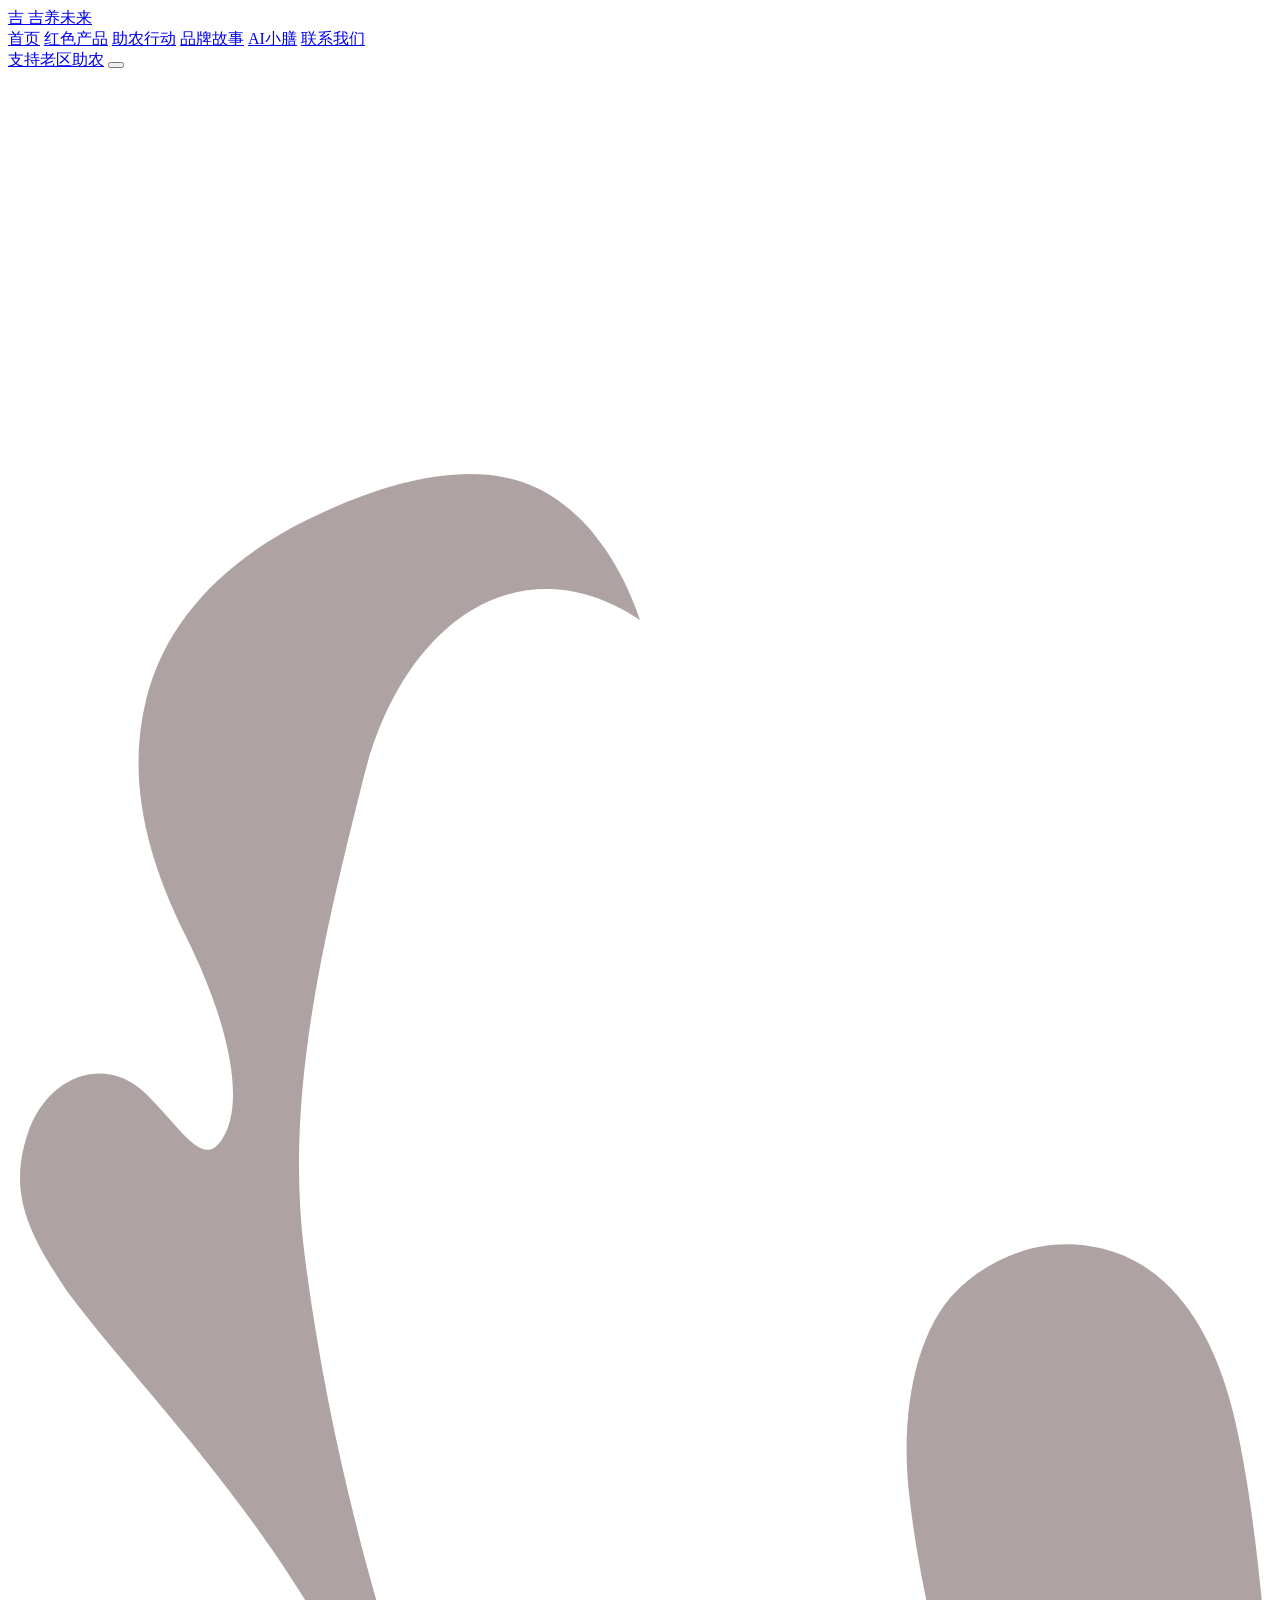
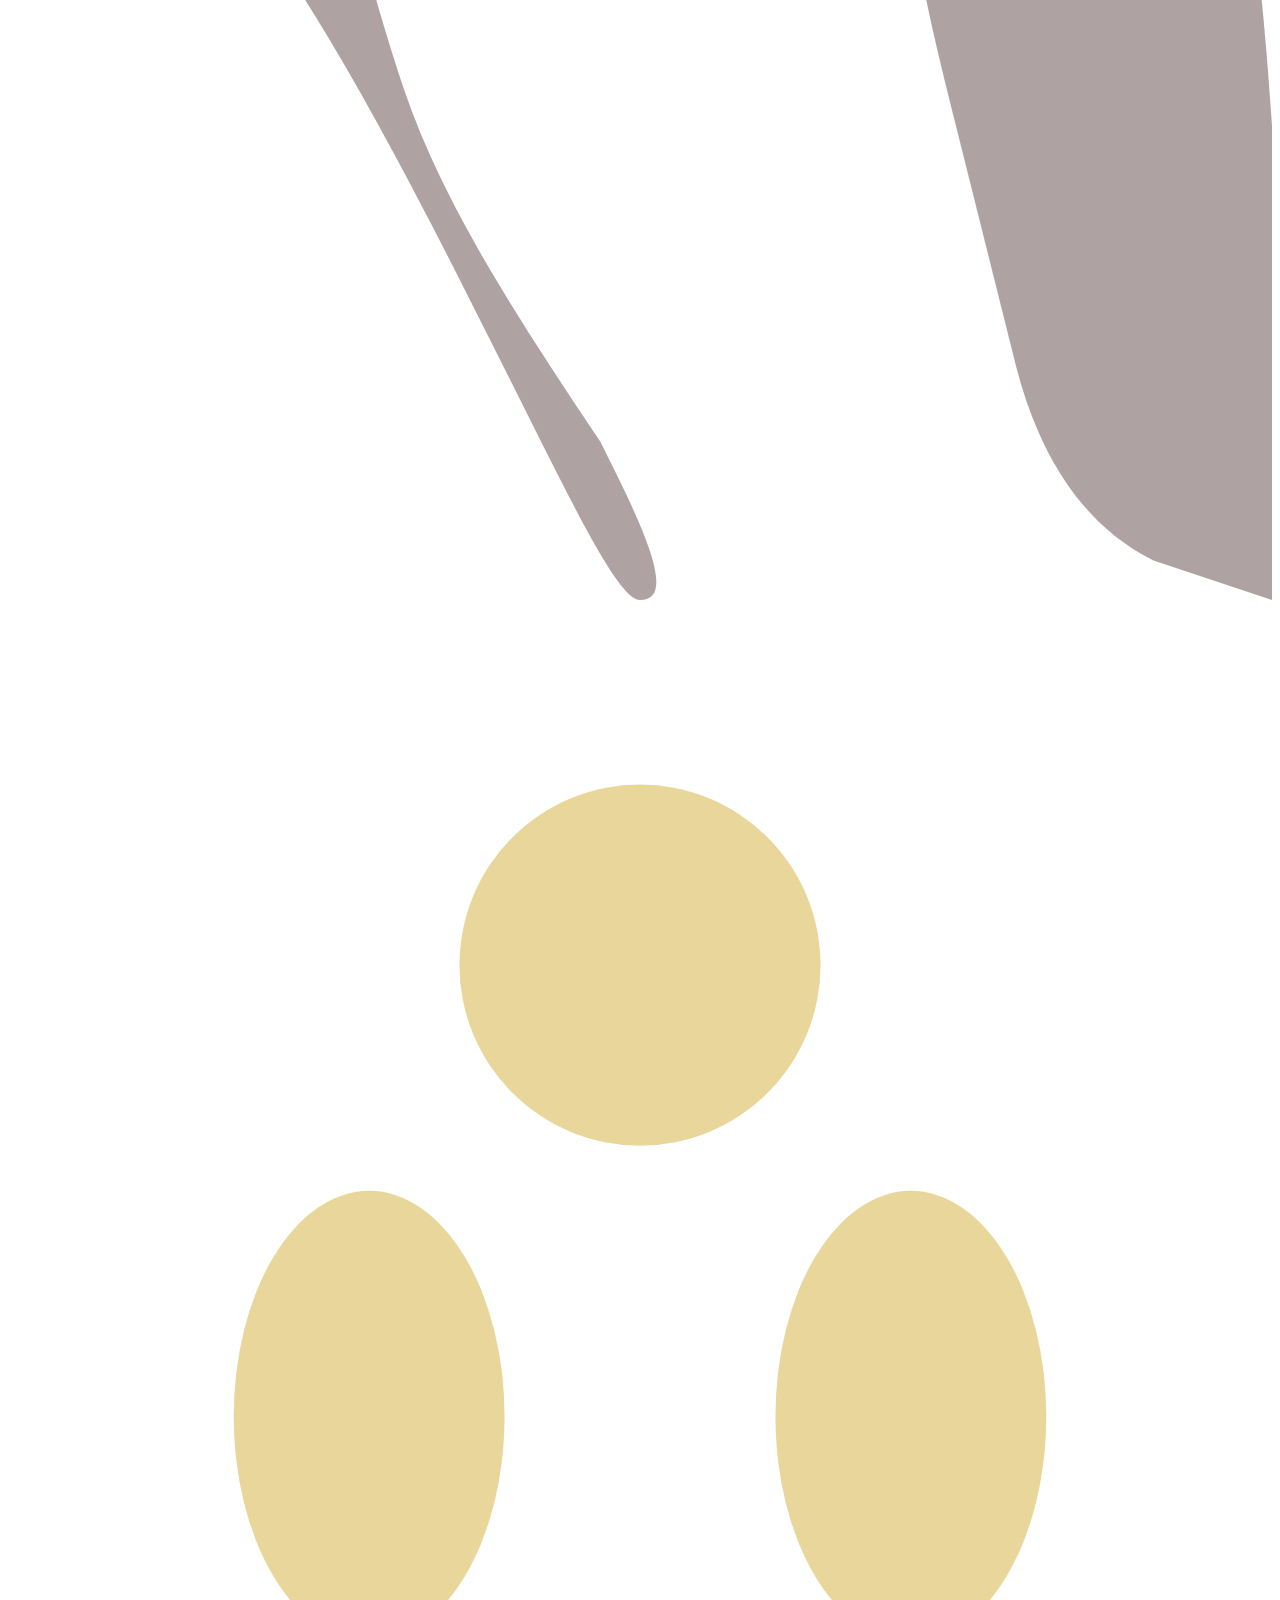
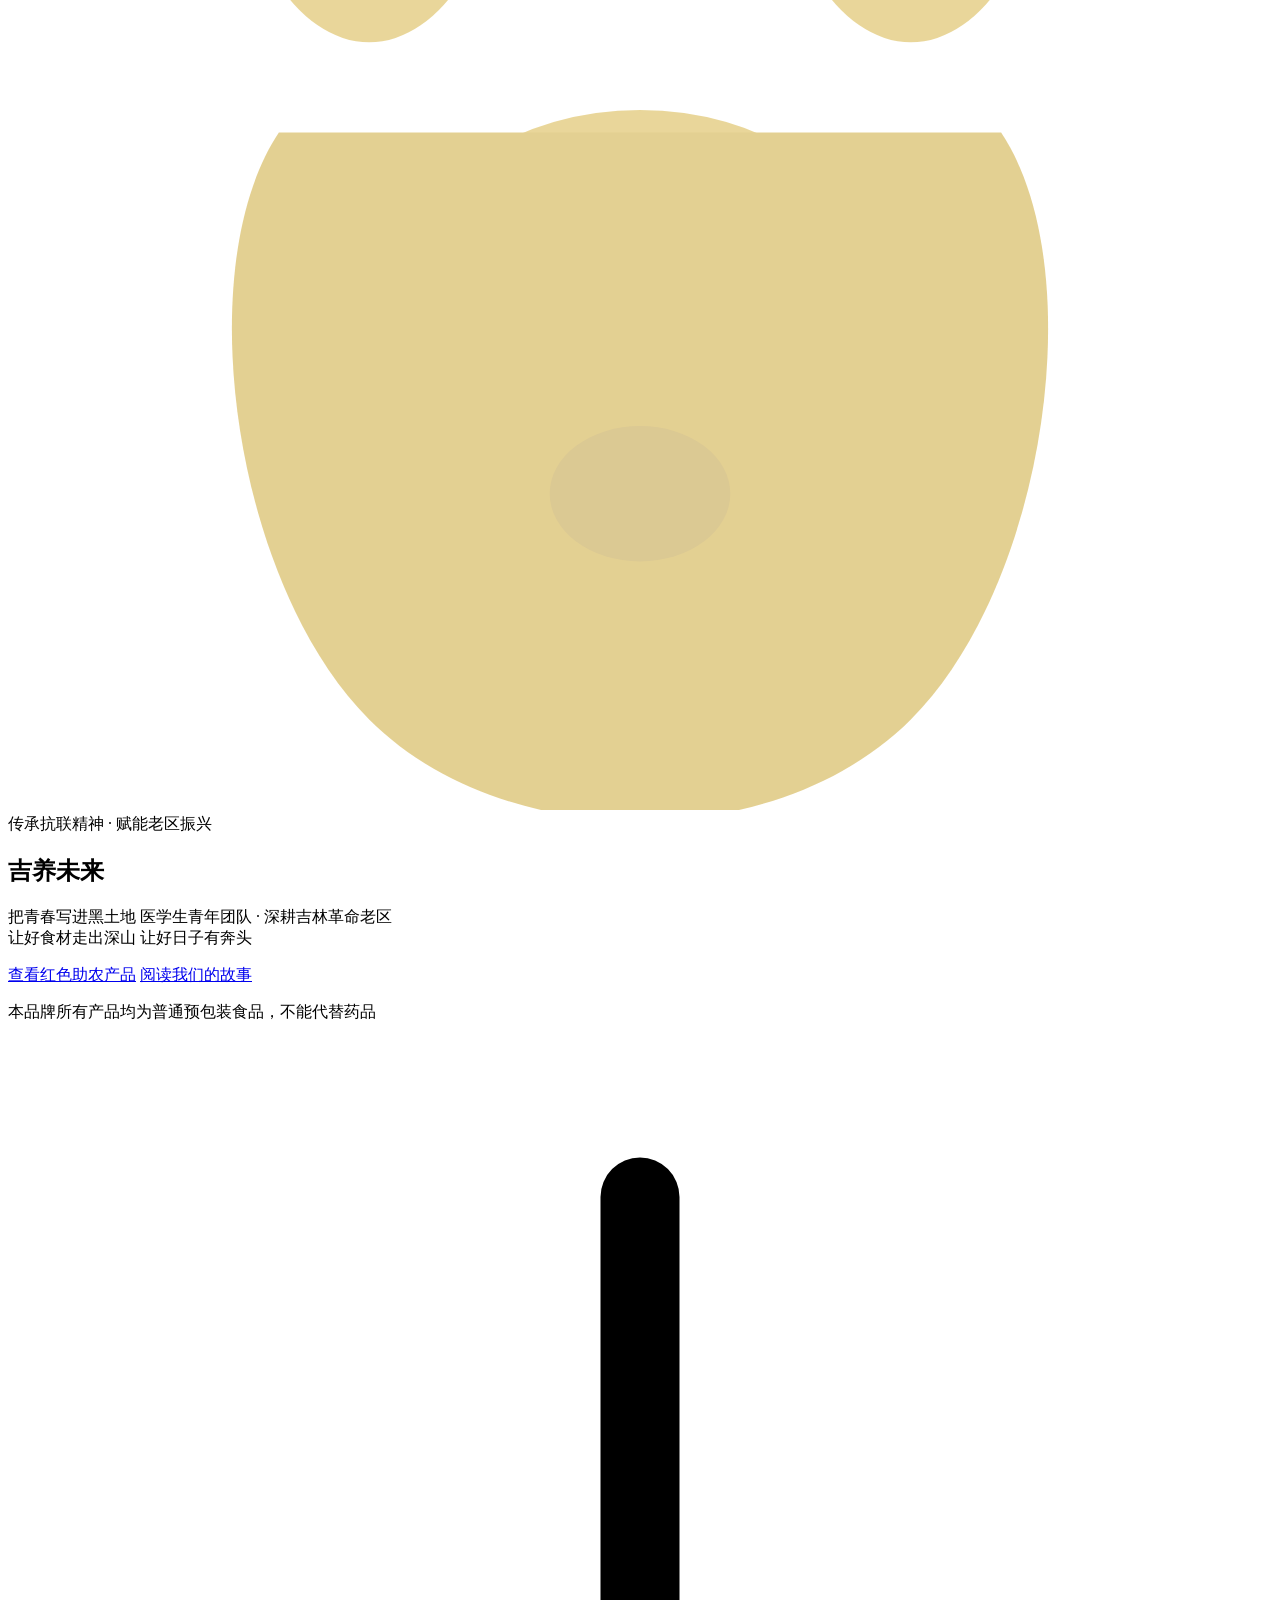
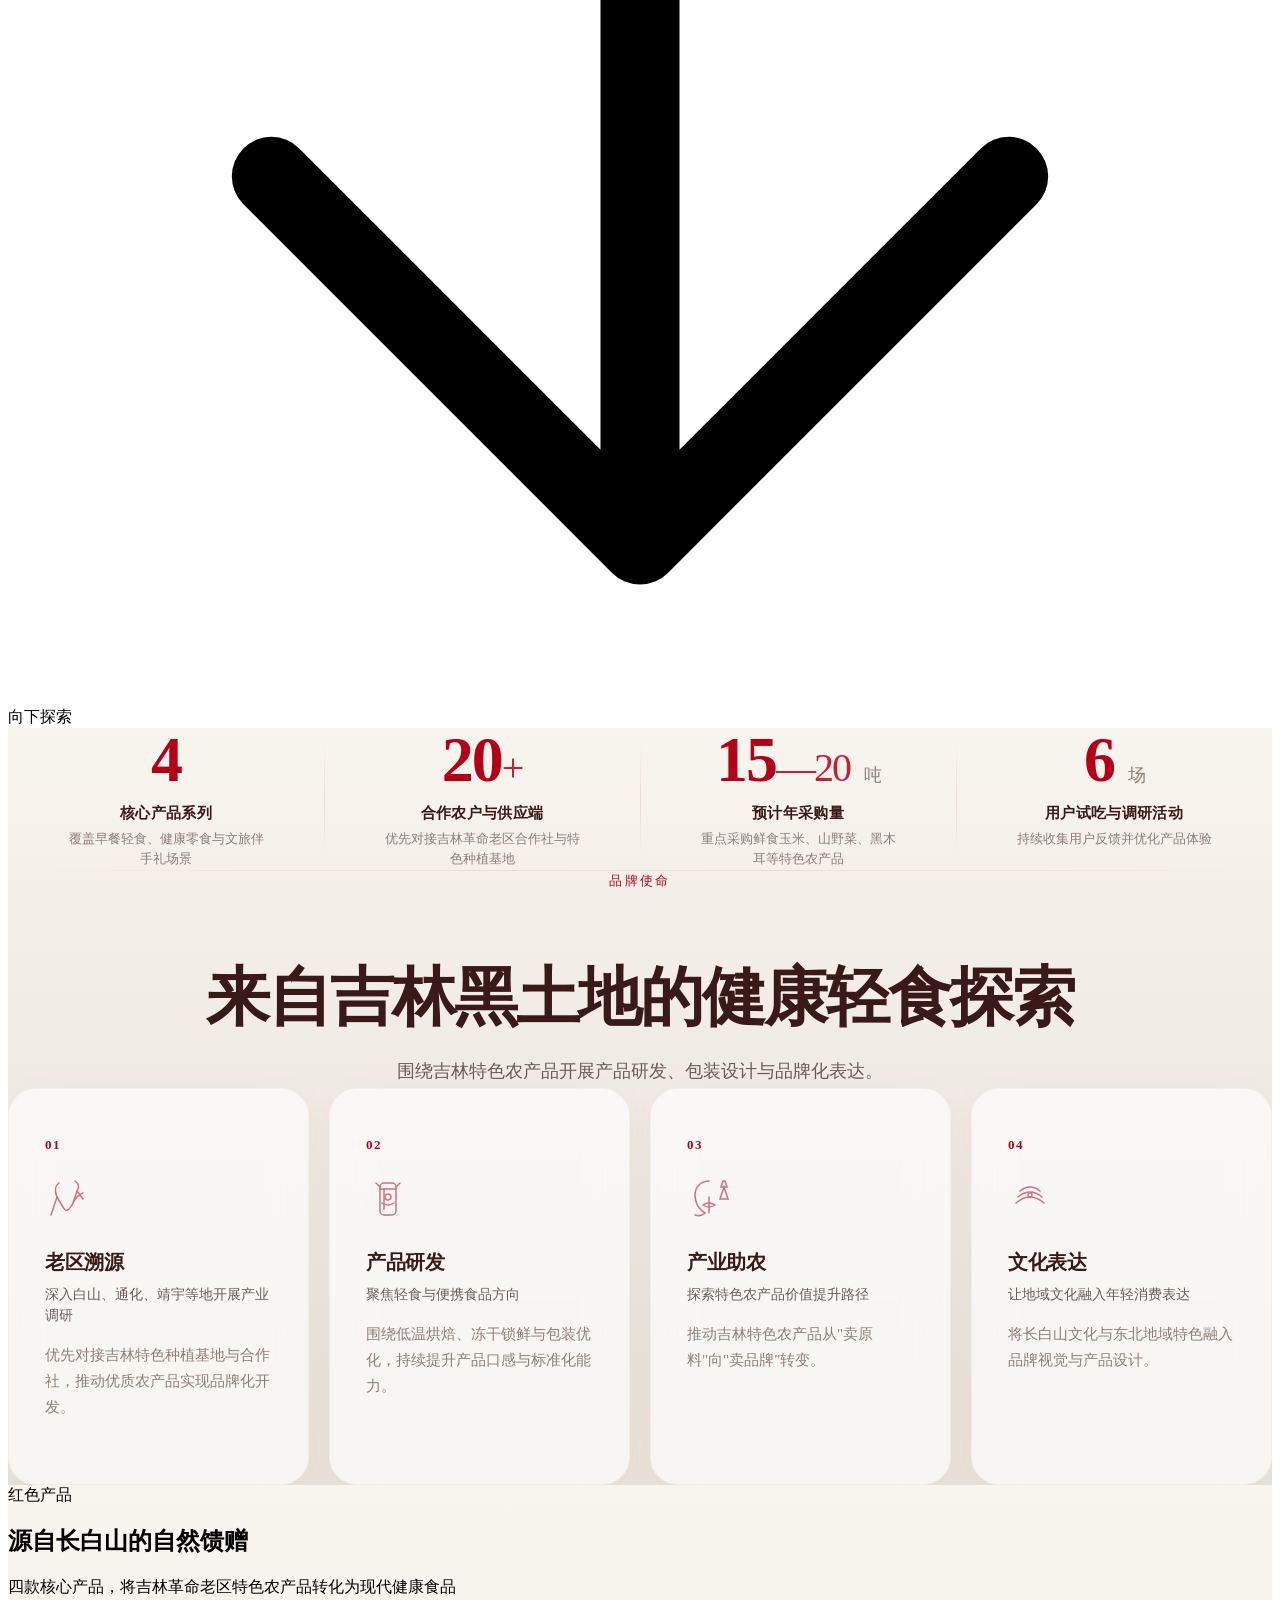
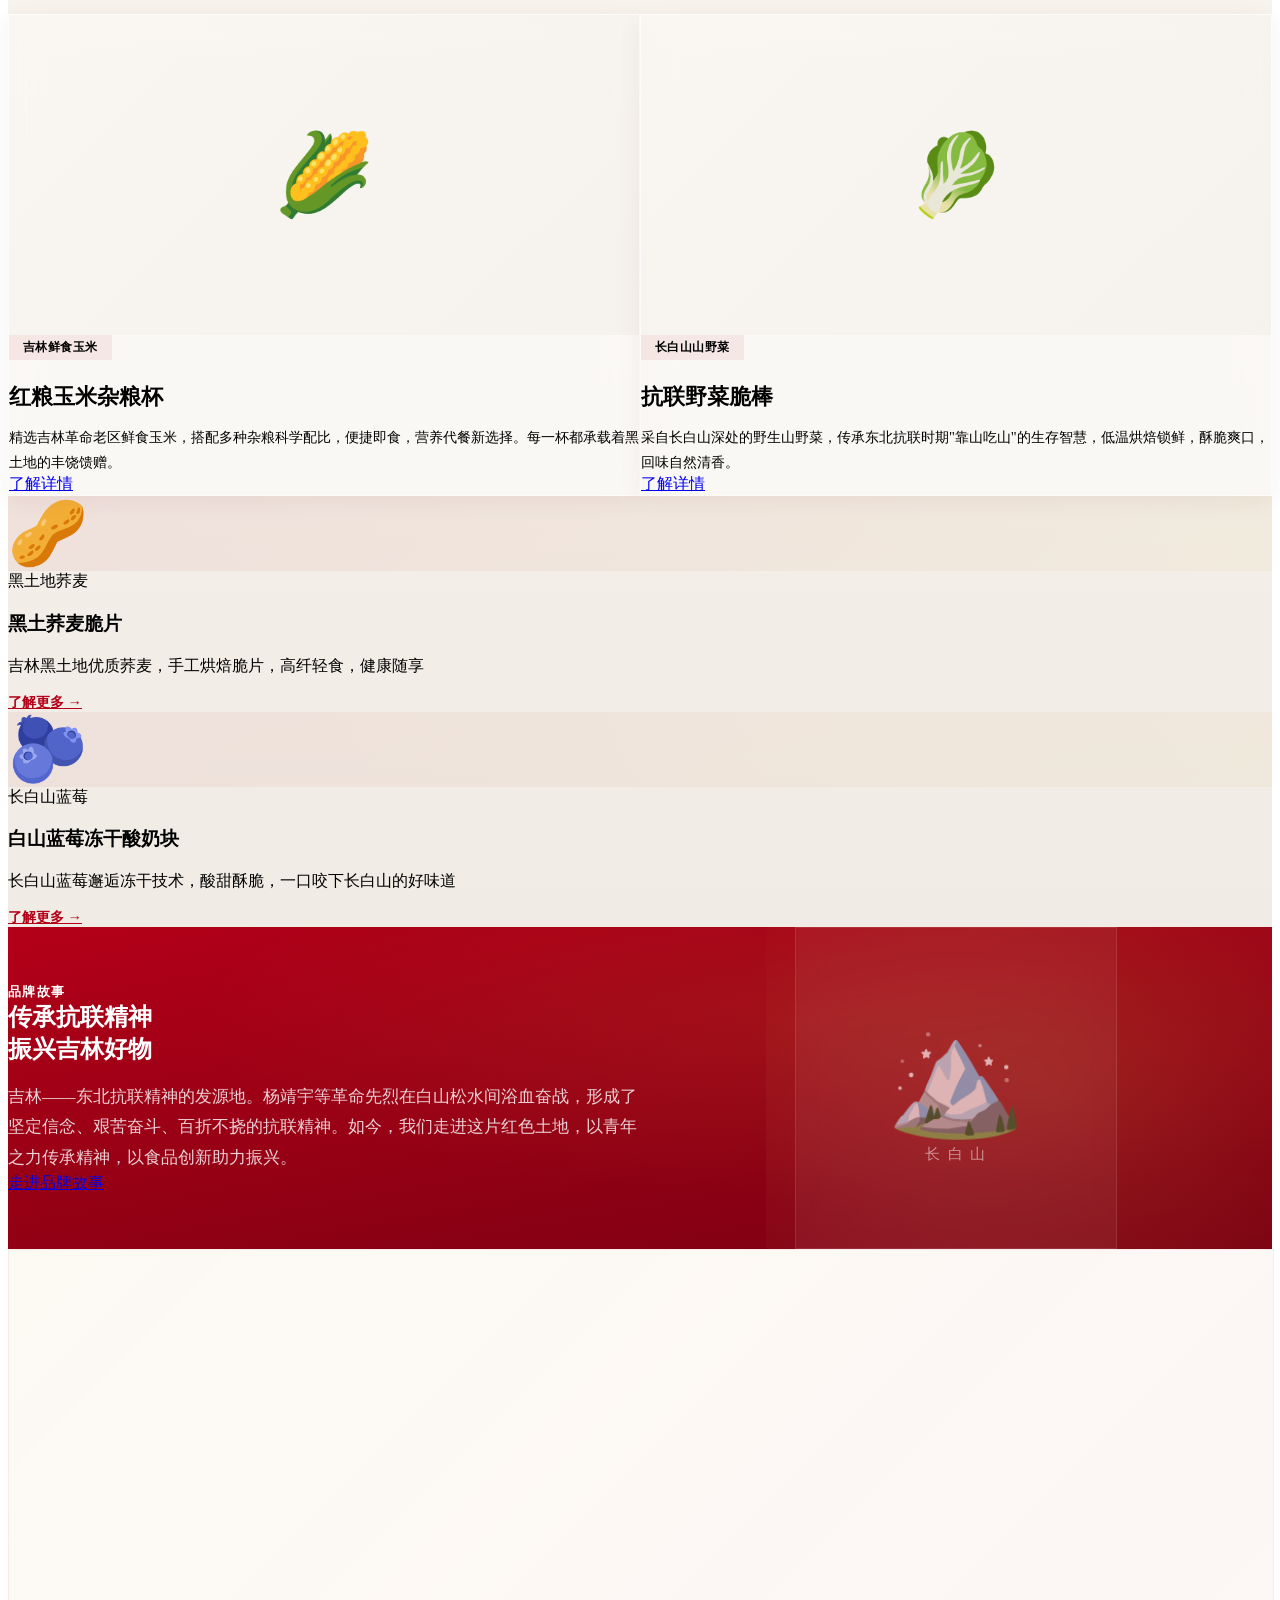
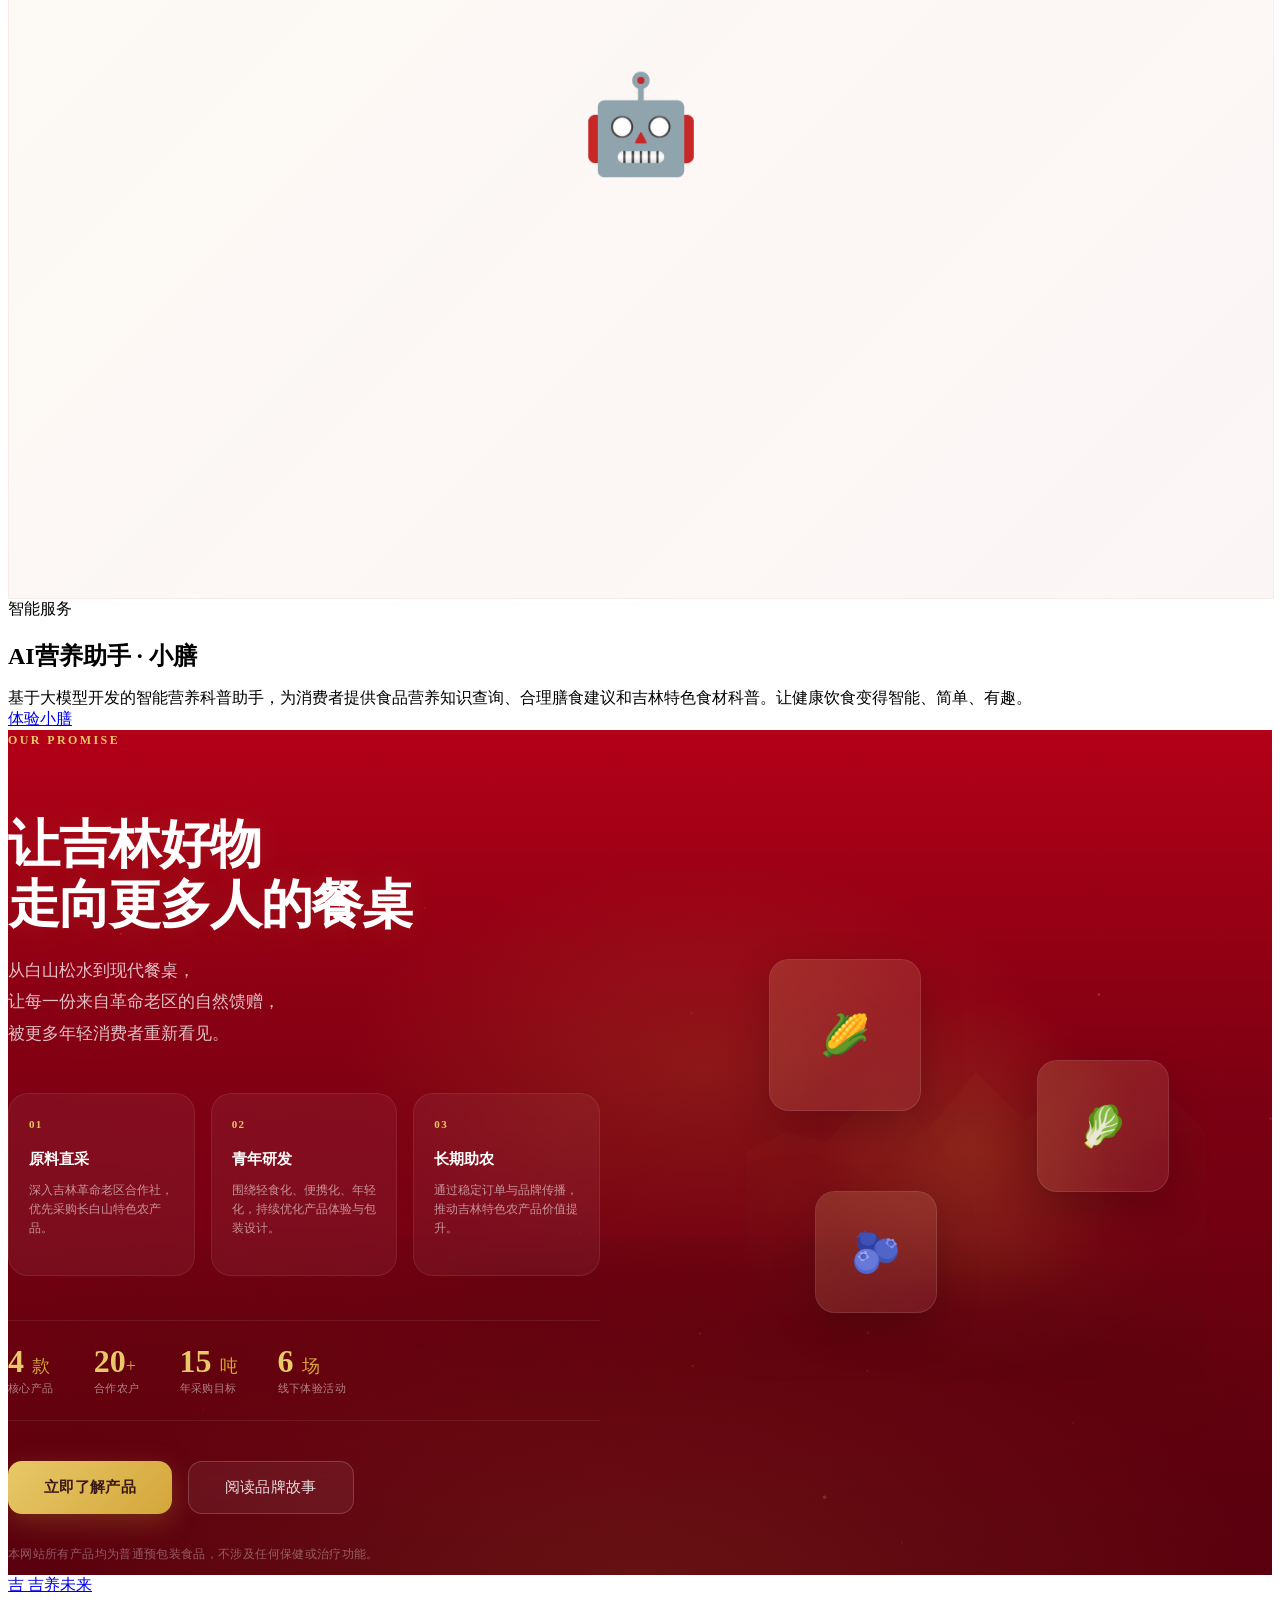
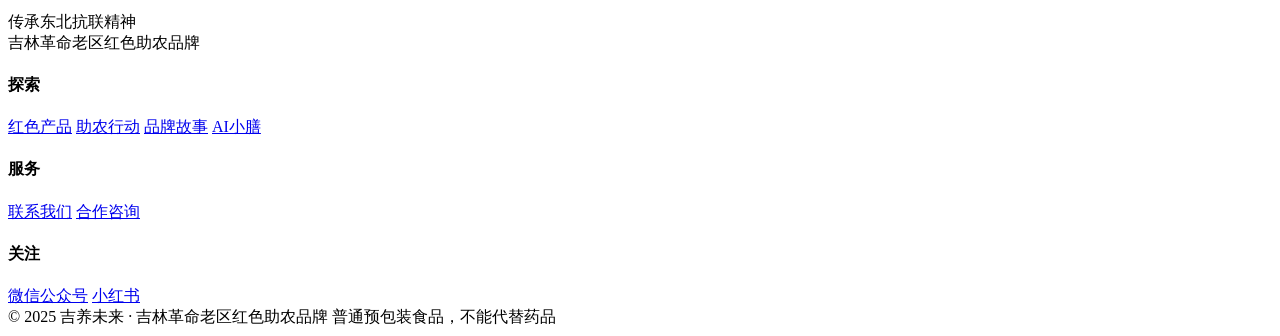
==== index.html @ 4ffeccfd "Add files via upload" ====
<!DOCTYPE html>
<html lang="zh-CN">
<head>
  <meta charset="UTF-8">
  <meta name="viewport" content="width=device-width, initial-scale=1.0">
  <meta name="description" content="吉养未来 - 传承抗联精神，赋能老区振兴。医学生青年团队深耕吉林革命老区，让好食材走出深山，让好日子有奔头。">
  <title>吉养未来 · 红色助农品牌 | 把青春写进黑土地</title>
  <link rel="stylesheet" href="css/global.css">
  <style>
    /* ========================================
       首页专用样式 - 完全重构版
       ======================================== */

    /* --- 产品预览区 --- */
    .products-preview {
      background: linear-gradient(180deg, #F8F4EE 0%, #F0EBE4 100%);
    }

    .product-showcase {
      display: grid;
      grid-template-columns: 1fr 1fr;
      gap: var(--space-2xl);
      align-items: center;
    }

    .product-showcase-card {
      position: relative;
      border-radius: var(--radius-xl);
      overflow: hidden;
      background: rgba(255,255,255,0.55);
      backdrop-filter: blur(16px);
      -webkit-backdrop-filter: blur(16px);
      border: 1px solid rgba(255,255,255,0.5);
      box-shadow: 0 4px 24px rgba(90, 10, 10, 0.06);
      transition: all var(--duration-normal) var(--ease-out);
    }

    .product-showcase-card:hover {
      box-shadow: 0 16px 48px rgba(90, 10, 10, 0.10);
      transform: translateY(-4px);
      border-color: rgba(212,166,58,0.15);
    }

    .product-showcase-img {
      width: 100%;
      height: 320px;
      background: linear-gradient(135deg, rgba(248,244,238,0.5), rgba(240,235,228,0.5));
      display: flex;
      align-items: center;
      justify-content: center;
      overflow: hidden;
    }

    .product-showcase-img img {
      width: 100%;
      height: 100%;
      object-fit: cover;
    }

    .product-showcase-body {
      padding: var(--space-xl);
    }

    .product-showcase-body .tag {
      display: inline-block;
      padding: 4px 14px;
      background: rgba(179, 0, 24, 0.07);
      color: var(--color-red);
      border-radius: var(--radius-full);
      font-size: 0.78rem;
      font-weight: 600;
      letter-spacing: 0.04em;
      margin-bottom: var(--space-sm);
    }

    .product-showcase-body h3 {
      font-size: 1.35rem;
      margin-bottom: var(--space-sm);
      color: var(--color-text);
    }

    .product-showcase-body p {
      font-size: 0.9rem;
      color: var(--color-text-secondary);
      line-height: 1.7;
      margin-bottom: var(--space-md);
    }

    /* ========================================
       Section 2: Stats + Mission (Apple Style)
       ======================================== */

    /* --- 整体容器 --- */
    .brand-section {
      position: relative;
      background:
        linear-gradient(180deg, #F8F4EE 0%, #F0EBE4 45%, #EAE3DA 100%);
      overflow: hidden;
    }

    /* 极淡氛围纹理 */
    .brand-section::before {
      content: '';
      position: absolute;
      inset: 0;
      opacity: 0.03;
      background:
        /* 黑土地横向纹理 */
        repeating-linear-gradient(0deg, transparent, transparent 80px, rgba(74,12,8,0.10) 80px, rgba(74,12,8,0.10) 81px),
        /* 丝绸竖向渐变 */
        linear-gradient(90deg, rgba(180,0,24,0.02) 0%, transparent 30%, transparent 70%, rgba(212,166,58,0.02) 100%),
        /* 暖金光点 */
        radial-gradient(circle at 20% 30%, rgba(212,166,58,0.10) 0%, transparent 50%),
        radial-gradient(circle at 75% 65%, rgba(212,166,58,0.08) 0%, transparent 50%),
        radial-gradient(circle at 50% 80%, rgba(179,0,24,0.04) 0%, transparent 40%);
      pointer-events: none;
      z-index: 1;
    }

    /* --- Stats 数据条 --- */
    .brand-stats {
      position: relative;
      z-index: 2;
      max-width: 1280px;
      margin: 0 auto;
      padding: 80px var(--space-xl) 56px;
    }

    .brand-stats-row {
      display: grid;
      grid-template-columns: repeat(4, 1fr);
      gap: 0;
    }

    .brand-stats-item {
      text-align: center;
      padding: 0 var(--space-lg);
      position: relative;
    }

    .brand-stats-item + .brand-stats-item::before {
      content: '';
      position: absolute;
      left: 0;
      top: 10%;
      height: 80%;
      width: 1px;
      background: linear-gradient(180deg, transparent, rgba(179,0,24,0.10), transparent);
    }

    .brand-stats-num {
      font-size: 64px;
      font-weight: 700;
      color: #B30018;
      line-height: 1;
      letter-spacing: -2px;
      margin-bottom: 12px;
      font-family: var(--font-display);
    }

    .brand-stats-num small {
      font-size: 40px;
      font-weight: 500;
      color: #C42038;
    }

    .brand-stats-title {
      font-size: 15px;
      font-weight: 600;
      color: #3A1A18;
      margin-bottom: 6px;
      letter-spacing: 0.02em;
    }

    .brand-stats-desc {
      font-size: 13px;
      color: #8E7E76;
      line-height: 1.6;
      max-width: 200px;
      margin: 0 auto;
    }

    /* --- 标题区 --- */
    .brand-header {
      position: relative;
      z-index: 2;
      text-align: center;
      max-width: 1280px;
      margin: 0 auto;
      padding: 20px var(--space-xl) 64px;
    }

    .brand-header .eyebrow {
      display: inline-block;
      font-size: 13px;
      font-weight: 500;
      letter-spacing: 0.18em;
      color: #B30018;
      text-transform: uppercase;
      margin-bottom: 20px;
    }

    .brand-header h2 {
      font-size: 64px;
      font-weight: 700;
      letter-spacing: -2px;
      line-height: 1.1;
      color: #3A1A18;
      margin-bottom: 20px;
      font-family: var(--font-display);
    }

    .brand-header .subtitle {
      font-size: 18px;
      line-height: 1.9;
      color: #6B5B57;
      max-width: 640px;
      margin: 0 auto;
    }

    /* --- 毛玻璃卡片 --- */
    .brand-cards {
      position: relative;
      z-index: 2;
      max-width: 1280px;
      margin: 0 auto;
      padding: 0 var(--space-xl) 100px;
      display: grid;
      grid-template-columns: repeat(4, 1fr);
      gap: 20px;
    }

    .brand-card {
      background: rgba(255,255,255,0.65);
      backdrop-filter: blur(20px);
      -webkit-backdrop-filter: blur(20px);
      border-radius: 28px;
      border: 1px solid rgba(180,0,24,0.04);
      box-shadow: 0 8px 36px rgba(90, 10, 10, 0.04);
      padding: 48px 36px;
      transition: all 0.4s cubic-bezier(0.25, 0.46, 0.45, 0.94);
      position: relative;
      overflow: hidden;
    }

    .brand-card::after {
      content: '';
      position: absolute;
      top: 0;
      left: 0;
      right: 0;
      bottom: 0;
      border-radius: 28px;
      background: radial-gradient(ellipse at 50% 0%, rgba(212,166,58,0.05), transparent 70%);
      opacity: 0;
      transition: opacity 0.4s ease;
      pointer-events: none;
    }

    .brand-card:hover {
      transform: translateY(-6px);
      box-shadow: 0 16px 56px rgba(90, 10, 10, 0.08);
      border-color: rgba(179,0,24,0.10);
    }

    .brand-card:hover::after {
      opacity: 1;
    }

    .brand-card-num {
      font-size: 13px;
      font-weight: 600;
      color: #B30018;
      letter-spacing: 0.12em;
      margin-bottom: 24px;
    }

    .brand-card-icon {
      margin-bottom: 28px;
      width: 44px;
      height: 44px;
    }

    .brand-card-icon svg {
      width: 44px;
      height: 44px;
      stroke: #B30018;
      stroke-width: 1.5;
      opacity: 0.55;
      fill: none;
    }

    .brand-card h3 {
      font-size: 20px;
      font-weight: 600;
      color: #3A1A18;
      margin-bottom: 8px;
      letter-spacing: -0.3px;
    }

    .brand-card .card-sub {
      font-size: 14px;
      color: #6B5B57;
      margin-bottom: 16px;
      line-height: 1.5;
    }

    .brand-card p {
      font-size: 15px;
      color: #8E7E76;
      line-height: 1.75;
    }

    /* --- 过渡渐变分隔 --- */
    .brand-divider {
      position: relative;
      z-index: 2;
      height: 1px;
      max-width: 1280px;
      margin: 0 auto;
      background: linear-gradient(90deg, transparent, rgba(179,0,24,0.06) 20%, rgba(179,0,24,0.10) 50%, rgba(179,0,24,0.06) 80%, transparent);
    }

    /* --- 响应式 --- */
    @media (max-width: 1024px) {
      .brand-cards {
        grid-template-columns: repeat(2, 1fr);
      }
      .brand-stats-row {
        grid-template-columns: repeat(2, 1fr);
        gap: 32px 0;
      }
      .brand-stats-item + .brand-stats-item::before {
        display: none;
      }
      .brand-header h2 {
        font-size: 44px;
        letter-spacing: -1px;
      }
    }

    @media (max-width: 640px) {
      .brand-cards {
        grid-template-columns: 1fr;
        padding: 0 var(--space-md) 60px;
      }
      .brand-stats-row {
        grid-template-columns: 1fr;
        gap: 28px 0;
      }
      .brand-header h2 {
        font-size: 34px;
      }
      .brand-stats-num {
        font-size: 48px;
      }
      .brand-card {
        padding: 36px 28px;
      }
    }

    /* --- 品牌故事预告 --- */
    .story-teaser {
      background:
        radial-gradient(ellipse at 65% 30%, rgba(212,166,58,0.10), transparent 55%),
        linear-gradient(170deg, #B30018 0%, #7A0012 100%);
      color: white;
      position: relative;
      overflow: hidden;
    }

    .story-teaser::before {
      content: '';
      position: absolute;
      top: -20%;
      right: -5%;
      width: 45%;
      height: 140%;
      background:
        radial-gradient(ellipse at center, rgba(212, 166, 58, 0.12), transparent),
        radial-gradient(ellipse at 30% 70%, rgba(255,255,255,0.03), transparent 60%);
      pointer-events: none;
    }

    .story-teaser-inner {
      display: grid;
      grid-template-columns: 1fr 1fr;
      gap: var(--space-4xl);
      align-items: center;
      position: relative;
      z-index: 1;
    }

    .story-teaser-content h2 {
      color: white;
      margin-bottom: var(--space-lg);
    }

    .story-teaser-content p {
      color: rgba(255,255,255,0.82);
      font-size: 1.05rem;
      line-height: 1.8;
      margin-bottom: var(--space-xl);
    }

    .story-teaser-visual {
      display: flex;
      align-items: center;
      justify-content: center;
    }

    .story-visual-box {
      width: 320px;
      aspect-ratio: 1;
      border-radius: var(--radius-xl);
      background: rgba(255,255,255,0.05);
      border: 1px solid rgba(255,255,255,0.10);
      backdrop-filter: blur(12px);
      display: flex;
      flex-direction: column;
      align-items: center;
      justify-content: center;
      position: relative;
      overflow: hidden;
    }

    .story-visual-box .mountain-icon {
      font-size: 7rem;
      opacity: 0.65;
    }

    .story-visual-box .label {
      margin-top: var(--space-md);
      font-size: 0.95rem;
      color: rgba(255,255,255,0.5);
      letter-spacing: 0.12em;
    }

    /* --- AI 小膳预告 --- */
    .ai-teaser-section {
      background: var(--color-bg-alt);
    }

    .ai-teaser-visual {
      width: 100%;
      aspect-ratio: 4/3;
      border-radius: var(--radius-xl);
      background: linear-gradient(135deg, rgba(212,166,58,0.06), rgba(179,0,24,0.04));
      display: flex;
      align-items: center;
      justify-content: center;
      position: relative;
      overflow: hidden;
      border: 1px solid rgba(179,0,24,0.05);
    }

    /* ========================================
       Brand Finale - 高端品牌收尾区 v3.0
       ======================================== */
    .brand-finale {
      position: relative;
      min-height: 800px;
      display: flex;
      align-items: center;
      overflow: hidden;
      background:
        /* 暖金色体积光 — 华为发布会级高级灯光 */
        radial-gradient(ellipse 600px 350px at 55% 40%, rgba(212,166,58,0.14), transparent 60%),
        radial-gradient(ellipse 400px 250px at 75% 60%, rgba(212,166,58,0.08), transparent 55%),
        /* 高级红渐变 */
        radial-gradient(ellipse at 25% 65%, rgba(180,0,24,0.12), transparent 50%),
        linear-gradient(180deg, #B30018 0%, #7A0012 45%, #5A000E 100%);
    }

    .brand-finale::before {
      content: '';
      position: absolute;
      inset: 0;
      pointer-events: none;
      z-index: 1;
      opacity: 0.04;
      background:
        /* 丝绸流动纹理 — 现代东方美学 */
        repeating-linear-gradient(
          90deg,
          transparent,
          transparent 120px,
          rgba(255,255,255,0.12) 120px,
          rgba(255,255,255,0.12) 121px
        ),
        radial-gradient(ellipse 450px 180px at 35% 75%, rgba(212,166,58,0.15), transparent),
        radial-gradient(ellipse 350px 140px at 70% 30%, rgba(212,166,58,0.10), transparent);
    }

    .finale-bg-mountains {
      position: absolute;
      bottom: 0;
      left: 0;
      right: 0;
      height: 40%;
      z-index: 1;
      background: linear-gradient(180deg, transparent 0%, rgba(90,0,14,0.35) 60%, #5A000E 100%);
      pointer-events: none;
    }

    .finale-bg-mountains::before {
      content: '';
      position: absolute;
      inset: 0;
      background:
        /* 长白山轮廓 — 极淡水墨 3%-6% */
        radial-gradient(ellipse 240px 140px at 15% 30%, rgba(74,10,10,0.25), transparent),
        radial-gradient(ellipse 300px 180px at 40% 20%, rgba(74,10,10,0.28), transparent),
        radial-gradient(ellipse 260px 150px at 65% 25%, rgba(74,10,10,0.25), transparent),
        radial-gradient(ellipse 200px 120px at 85% 35%, rgba(74,10,10,0.22), transparent);
    }

    .finale-bg-glow {
      position: absolute;
      bottom: 0;
      left: 0;
      right: 0;
      height: 30%;
      z-index: 1;
      background: radial-gradient(ellipse at 50% 100%, rgba(212,166,58,0.10), transparent 70%);
      pointer-events: none;
    }

    .finale-particles {
      position: absolute;
      inset: 0;
      z-index: 2;
      pointer-events: none;
    }

    .brand-finale-inner {
      position: relative;
      z-index: 3;
      max-width: 1400px;
      margin: 0 auto;
      padding: 100px var(--space-xl);
      width: 100%;
      display: grid;
      grid-template-columns: 1fr 1fr;
      gap: 80px;
      align-items: center;
    }

    .brand-finale-left {
      opacity: 0;
      transform: translateY(30px);
      transition: all 0.9s cubic-bezier(0.22, 1, 0.36, 1);
    }

    .brand-finale-left.revealed {
      opacity: 1;
      transform: translateY(0);
    }

    .brand-finale-eyebrow {
      display: inline-block;
      font-size: 12px;
      font-weight: 600;
      letter-spacing: 0.2em;
      color: #E8C868;
      text-transform: uppercase;
      margin-bottom: 24px;
    }

    .brand-finale-left h2 {
      font-size: 52px;
      font-weight: 700;
      line-height: 1.15;
      letter-spacing: -1.5px;
      color: #FFFFFF;
      text-shadow: 0 0 30px rgba(212,166,58,0.15);
      margin-bottom: 20px;
    }

    .brand-finale-subtitle {
      font-size: 17px;
      line-height: 1.85;
      color: rgba(255,255,255,0.75);
      margin-bottom: 44px;
      max-width: 460px;
    }

    .brand-finale-values {
      display: grid;
      grid-template-columns: repeat(3, 1fr);
      gap: 16px;
      margin-bottom: 44px;
    }

    .brand-finale-value-card {
      background: rgba(255,255,255,0.05);
      backdrop-filter: blur(16px);
      -webkit-backdrop-filter: blur(16px);
      border: 1px solid rgba(255,255,255,0.08);
      border-radius: 20px;
      padding: 24px 20px;
      transition: all 0.4s cubic-bezier(0.22, 1, 0.36, 1);
      position: relative;
      overflow: hidden;
    }

    .brand-finale-value-card::after {
      content: '';
      position: absolute;
      top: 0;
      left: 0;
      right: 0;
      bottom: 0;
      border-radius: 20px;
      background: radial-gradient(ellipse at 50% 0%, rgba(212,166,58,0.05), transparent 70%);
      opacity: 0;
      transition: opacity 0.4s ease;
      pointer-events: none;
    }

    .brand-finale-value-card:hover {
      background: rgba(255,255,255,0.08);
      border-color: rgba(212,166,58,0.22);
      transform: translateY(-4px);
      box-shadow: 0 12px 36px rgba(0,0,0,0.2);
    }

    .brand-finale-value-card:hover::after {
      opacity: 1;
    }

    .brand-finale-value-num {
      font-size: 11px;
      font-weight: 700;
      color: #E8C868;
      letter-spacing: 0.12em;
      margin-bottom: 10px;
    }

    .brand-finale-value-card h4 {
      font-size: 15px;
      font-weight: 600;
      color: #FFFFFF;
      margin-bottom: 6px;
    }

    .brand-finale-value-card p {
      font-size: 12px;
      color: rgba(255,255,255,0.55);
      line-height: 1.6;
    }

    .brand-finale-stats {
      display: flex;
      gap: 40px;
      margin-bottom: 40px;
      padding: 24px 0;
      border-top: 1px solid rgba(255,255,255,0.08);
      border-bottom: 1px solid rgba(255,255,255,0.08);
      flex-wrap: wrap;
    }

    .brand-finale-stat {
      text-align: left;
    }

    .brand-finale-stat-value {
      font-size: 32px;
      font-weight: 700;
      color: #E8C868;
      line-height: 1;
      margin-bottom: 4px;
    }

    .brand-finale-stat-value small {
      font-size: 18px;
      font-weight: 500;
      color: #D4A63A;
    }

    .brand-finale-stat-label {
      font-size: 11px;
      color: rgba(255,255,255,0.5);
      letter-spacing: 0.04em;
    }

    .brand-finale-actions {
      display: flex;
      gap: 16px;
      margin-bottom: 32px;
      flex-wrap: wrap;
    }

    .brand-finale-btn-primary {
      display: inline-flex;
      align-items: center;
      gap: 8px;
      padding: 15px 36px;
      font-size: 0.95rem;
      font-weight: 600;
      background: linear-gradient(135deg, #E8C868, #D4A63A);
      color: #3A1A18;
      border: none;
      border-radius: 14px;
      box-shadow: 0 8px 28px rgba(212,166,58,0.25);
      letter-spacing: 0.02em;
      text-decoration: none;
      transition: all 0.4s cubic-bezier(0.22, 1, 0.36, 1);
      cursor: pointer;
    }

    .brand-finale-btn-primary:hover {
      transform: translateY(-3px);
      box-shadow: 0 14px 40px rgba(212,166,58,0.40);
      background: linear-gradient(135deg, #F0D880, #E0B848);
    }

    .brand-finale-btn-secondary {
      display: inline-flex;
      align-items: center;
      gap: 8px;
      padding: 15px 36px;
      font-size: 0.95rem;
      font-weight: 500;
      background: rgba(255,255,255,0.06);
      backdrop-filter: blur(10px);
      color: rgba(255,255,255,0.85);
      border: 1px solid rgba(255,255,255,0.18);
      border-radius: 14px;
      letter-spacing: 0.02em;
      text-decoration: none;
      transition: all 0.4s cubic-bezier(0.22, 1, 0.36, 1);
      cursor: pointer;
    }

    .brand-finale-btn-secondary:hover {
      background: rgba(255,255,255,0.12);
      border-color: rgba(212,166,58,0.50);
      color: #fff;
      transform: translateY(-3px);
      box-shadow: 0 8px 24px rgba(0,0,0,0.2);
    }

    .brand-finale-compliance {
      font-size: 12px;
      color: rgba(255,255,255,0.35);
      letter-spacing: 0.03em;
    }

    .brand-finale-right {
      position: relative;
      display: flex;
      align-items: center;
      justify-content: center;
      opacity: 0;
      transform: scale(0.94);
      transition: all 1.1s cubic-bezier(0.22, 1, 0.36, 1);
      transition-delay: 0.15s;
    }

    .brand-finale-right.revealed {
      opacity: 1;
      transform: scale(1);
    }

    .finale-product-stage {
      position: relative;
      width: 100%;
      max-width: 460px;
      aspect-ratio: 1;
      display: flex;
      align-items: center;
      justify-content: center;
    }

    .finale-mountain-svg {
      position: absolute;
      inset: 0;
      width: 100%;
      height: 100%;
      opacity: 0.22;
    }

    .finale-golden-glow {
      position: absolute;
      top: 50%;
      left: 50%;
      transform: translate(-50%, -50%);
      width: 320px;
      height: 320px;
      border-radius: 50%;
      background: radial-gradient(circle, rgba(212,166,58,0.16), transparent 70%);
      animation: finalGlow 6s ease-in-out infinite;
      pointer-events: none;
    }

    @keyframes finalGlow {
      0%, 100% { opacity: 0.5; transform: translate(-50%, -50%) scale(1); }
      50% { opacity: 0.8; transform: translate(-50%, -50%) scale(1.08); }
    }

    .finale-product {
      position: absolute;
      border-radius: 20px;
      overflow: hidden;
      box-shadow: 0 16px 44px rgba(0,0,0,0.2);
      background: rgba(255,255,255,0.07);
      backdrop-filter: blur(12px);
      border: 1px solid rgba(255,255,255,0.12);
      transition: all 0.5s ease;
    }

    .finale-product:hover {
      border-color: rgba(212,166,58,0.35);
      box-shadow: 0 20px 50px rgba(0,0,0,0.25), 0 0 30px rgba(212,166,58,0.12);
    }

    .finale-product img {
      width: 100%;
      height: 100%;
      object-fit: contain;
      display: block;
    }

    .finale-product-1 {
      width: 150px;
      height: 150px;
      top: 8%;
      left: 5%;
      animation: floatProduct1 7s ease-in-out infinite;
    }

    .finale-product-2 {
      width: 130px;
      height: 130px;
      top: 30%;
      right: 8%;
      animation: floatProduct2 8s ease-in-out infinite;
      animation-delay: -2s;
    }

    .finale-product-3 {
      width: 120px;
      height: 120px;
      bottom: 15%;
      left: 15%;
      animation: floatProduct3 9s ease-in-out infinite;
      animation-delay: -4s;
    }

    .finale-product-placeholder {
      width: 100%;
      height: 100%;
      display: flex;
      align-items: center;
      justify-content: center;
      font-size: 2.5rem;
      background: linear-gradient(135deg, rgba(212,166,58,0.12), rgba(179,0,24,0.08));
    }

    @keyframes floatProduct1 {
      0%, 100% { transform: translateY(0) rotate(-2deg); }
      50% { transform: translateY(-14px) rotate(1deg); }
    }

    @keyframes floatProduct2 {
      0%, 100% { transform: translateY(0) rotate(3deg); }
      50% { transform: translateY(-10px) rotate(-2deg); }
    }

    @keyframes floatProduct3 {
      0%, 100% { transform: translateY(0) rotate(-1deg); }
      50% { transform: translateY(-16px) rotate(2deg); }
    }

    /* --- 响应式 --- */
    @media (max-width: 1024px) {
      .brand-finale-inner {
        grid-template-columns: 1fr;
        gap: 56px;
      }
      .brand-finale-right {
        order: -1;
      }
      .brand-finale-stats {
        justify-content: flex-start;
      }
    }

    @media (max-width: 768px) {
      .product-showcase {
        grid-template-columns: 1fr;
      }

      .story-teaser-inner {
        grid-template-columns: 1fr;
      }

      .story-teaser-visual {
        order: -1;
      }

      .story-visual-box {
        width: 200px;
      }
    }
  </style>
</head>
<body>

  <!-- ========================================
       Navigation
       ======================================== -->
  <nav class="nav">
    <div class="nav-inner">
      <a href="index.html" class="nav-logo">
        <span class="logo-icon">
          <img src="https://s41.ax1x.com/2026/05/25/pmCfaZ9.png" alt="吉养未来" onerror="this.style.display='none';this.parentElement.textContent='吉';">
        </span>
        吉养未来
      </a>
      <div class="nav-links">
        <a href="index.html" class="nav-link active">首页</a>
        <a href="products.html" class="nav-link">红色产品</a>
        <a href="honglv.html" class="nav-link">助农行动</a>
        <a href="brand.html" class="nav-link">品牌故事</a>
        <a href="xiaoshan.html" class="nav-link">AI小膳</a>
        <a href="contact.html" class="nav-link">联系我们</a>
      </div>
      <a href="products.html" class="nav-cta">支持老区助农</a>
      <button class="nav-toggle" aria-label="菜单">
        <span></span><span></span><span></span>
      </button>
    </div>
  </nav>

  <!-- ========================================
       Hero Section
       ======================================== -->
  <section class="hero" id="hero">

    <!-- 背景层：山脉轮廓 -->
    <div class="hero-bg-mountains"></div>

    <!-- 背景层：红绸光晕飘动 -->
    <div class="hero-bg-ribbon" data-parallax="0.15"></div>

    <!-- 背景层：金色暗纹 -->
    <div class="hero-bg-stars"></div>

    <!-- 背景层：纹理遮罩 -->
    <div class="hero-bg-overlay"></div>

    <!-- 金色粒子 Canvas -->
    <canvas id="heroParticles" class="hero-particles"></canvas>

    <!-- 左下角：抗联战士剪影 -->
    <div class="hero-silhouette-left">
      <svg viewBox="0 0 320 500" fill="none" xmlns="http://www.w3.org/2000/svg" opacity="0.4">
        <path d="M160 100 C130 80 100 100 90 140 C80 180 70 220 75 260 C80 300 90 340 100 370 C110 400 130 430 150 460 C160 480 170 500 160 500 C155 500 145 480 130 450 C110 410 90 370 70 340 C50 310 30 290 15 270 C5 255 0 245 5 230 C10 215 25 210 35 220 C45 230 50 240 55 230 C60 220 55 200 45 180 C35 160 30 140 35 120 C40 100 55 85 75 75 C95 65 115 60 130 65 C145 70 155 85 160 100Z" fill="#3A1A18"/>
        <path d="M320 500 L290 490 C270 480 260 460 255 440 C250 420 245 400 240 380 C235 360 230 340 228 320 C226 300 230 280 240 270 C250 260 265 255 280 260 C295 265 305 280 310 300 C315 320 318 350 320 380 L320 500Z" fill="#3A1A18"/>
      </svg>
    </div>

    <!-- 右下角：农产品剪影 -->
    <div class="hero-silhouette-right">
      <svg viewBox="0 0 280 400" fill="none" xmlns="http://www.w3.org/2000/svg" opacity="0.5">
        <circle cx="140" cy="80" r="40" fill="#D4AF37"/>
        <ellipse cx="80" cy="180" rx="30" ry="50" fill="#D4AF37"/>
        <ellipse cx="200" cy="180" rx="30" ry="50" fill="#D4AF37"/>
        <ellipse cx="140" cy="280" rx="50" ry="35" fill="#D4AF37"/>
        <path d="M60 250 C40 280 50 350 80 380 C110 410 170 410 200 380 C230 350 240 280 220 250" fill="#C9A227"/>
        <ellipse cx="140" cy="330" rx="20" ry="15" fill="#B8942A"/>
      </svg>
    </div>

    <!-- 主内容 -->
    <div class="hero-inner">
      <div class="hero-content">

        <!-- 品牌标签 -->
        <div class="hero-badge">
          <span class="badge-dot"></span>
          传承抗联精神 · 赋能老区振兴
        </div>

        <!-- 主标题 -->
        <h1 class="hero-title">吉养未来</h1>

        <!-- 副标题 -->
        <p class="hero-subtitle">
          <span class="highlight">把青春写进黑土地</span>
          医学生青年团队 · 深耕吉林革命老区<br>
          让好食材走出深山 让好日子有奔头
        </p>

        <!-- 按钮 -->
        <div class="hero-actions">
          <a href="products.html" class="btn btn-primary btn-lg">查看红色助农产品</a>
          <a href="brand.html" class="btn btn-secondary btn-lg">阅读我们的故事</a>
        </div>

      </div>
    </div>

    <!-- 合规声明 -->
    <p class="hero-compliance">
      本品牌所有产品均为普通预包装食品，不能代替药品
    </p>

    <!-- 向下滚动引导 -->
    <div class="hero-scroll-guide" onclick="document.getElementById('mission').scrollIntoView({behavior:'smooth'})">
      <svg viewBox="0 0 24 24" fill="none" stroke="currentColor" stroke-width="1.5">
        <path stroke-linecap="round" stroke-linejoin="round" d="M19 14l-7 7m0 0l-7-7m7 7V3"/>
      </svg>
      <span class="scroll-text">向下探索</span>
    </div>

  </section>

  <!-- ========================================
       Section 2: Brand Stats + Mission (Apple Style)
       ======================================== -->
  <div class="brand-section" id="mission">

    <!-- Stats 数据条 -->
    <div class="brand-stats">
      <div class="brand-stats-row">
        <div class="brand-stats-item reveal">
          <div class="brand-stats-num" data-count="4">4</div>
          <div class="brand-stats-title">核心产品系列</div>
          <div class="brand-stats-desc">覆盖早餐轻食、健康零食与文旅伴手礼场景</div>
        </div>
        <div class="brand-stats-item reveal">
          <div class="brand-stats-num">20<small>+</small></div>
          <div class="brand-stats-title">合作农户与供应端</div>
          <div class="brand-stats-desc">优先对接吉林革命老区合作社与特色种植基地</div>
        </div>
        <div class="brand-stats-item reveal">
          <div class="brand-stats-num">15<small>—20</small> <span style="font-size:18px;font-weight:400;color:#8E7E76;">吨</span></div>
          <div class="brand-stats-title">预计年采购量</div>
          <div class="brand-stats-desc">重点采购鲜食玉米、山野菜、黑木耳等特色农产品</div>
        </div>
        <div class="brand-stats-item reveal">
          <div class="brand-stats-num">6 <span style="font-size:18px;font-weight:400;color:#8E7E76;">场</span></div>
          <div class="brand-stats-title">用户试吃与调研活动</div>
          <div class="brand-stats-desc">持续收集用户反馈并优化产品体验</div>
        </div>
      </div>
    </div>

    <!-- 分隔线 -->
    <div class="brand-divider"></div>

    <!-- 标题区 -->
    <div class="brand-header reveal">
      <span class="eyebrow">品牌使命</span>
      <h2>来自吉林黑土地的健康轻食探索</h2>
      <p class="subtitle">围绕吉林特色农产品开展产品研发、包装设计与品牌化表达。</p>
    </div>

    <!-- 毛玻璃卡片 -->
    <div class="brand-cards">
      <!-- 01 -->
      <div class="brand-card reveal">
        <div class="brand-card-num">01</div>
        <div class="brand-card-icon">
          <svg viewBox="0 0 44 44" fill="none" xmlns="http://www.w3.org/2000/svg">
            <path d="M6 38 L12 20 L18 30 Q22 38 28 26 L32 14 L38 22" stroke-linecap="round" stroke-linejoin="round"/>
            <path d="M12 20 Q8 10 14 6" stroke-linecap="round"/>
            <path d="M28 26 Q32 18 38 16" stroke-linecap="round"/>
            <path d="M32 14 Q36 8 30 4" stroke-linecap="round"/>
          </svg>
        </div>
        <h3>老区溯源</h3>
        <div class="card-sub">深入白山、通化、靖宇等地开展产业调研</div>
        <p>优先对接吉林特色种植基地与合作社，推动优质农产品实现品牌化开发。</p>
      </div>
      <!-- 02 -->
      <div class="brand-card reveal">
        <div class="brand-card-num">02</div>
        <div class="brand-card-icon">
          <svg viewBox="0 0 44 44" fill="none" xmlns="http://www.w3.org/2000/svg">
            <rect x="14" y="6" width="16" height="32" rx="4"/>
            <path d="M14 12 L30 12" stroke-linecap="round"/>
            <path d="M18 12 L18 32" stroke-linecap="round"/>
            <path d="M14 10 L10 6 M30 10 L34 6" stroke-linecap="round"/>
            <circle cx="22" cy="20" r="3"/>
            <path d="M16 26 Q22 30 28 26" stroke-linecap="round"/>
          </svg>
        </div>
        <h3>产品研发</h3>
        <div class="card-sub">聚焦轻食与便携食品方向</div>
        <p>围绕低温烘焙、冻干锁鲜与包装优化，持续提升产品口感与标准化能力。</p>
      </div>
      <!-- 03 -->
      <div class="brand-card reveal">
        <div class="brand-card-num">03</div>
        <div class="brand-card-icon">
          <svg viewBox="0 0 44 44" fill="none" xmlns="http://www.w3.org/2000/svg">
            <path d="M22 4 C14 4 8 10 8 18 Q8 30 18 36 Q14 40 8 38" stroke-linecap="round"/>
            <path d="M22 20 L22 36" stroke-linecap="round"/>
            <path d="M16 28 Q22 24 28 28 Q22 32 16 28Z"/>
            <path d="M36 4 L34 10 L40 10 L38 4Z"/>
            <path d="M37 10 L33 22 L41 22 L37 10Z"/>
          </svg>
        </div>
        <h3>产业助农</h3>
        <div class="card-sub">探索特色农产品价值提升路径</div>
        <p>推动吉林特色农产品从"卖原料"向"卖品牌"转变。</p>
      </div>
      <!-- 04 -->
      <div class="brand-card reveal">
        <div class="brand-card-num">04</div>
        <div class="brand-card-icon">
          <svg viewBox="0 0 44 44" fill="none" xmlns="http://www.w3.org/2000/svg">
            <path d="M12 14 Q22 6 32 14" stroke-linecap="round"/>
            <path d="M10 20 Q22 10 34 20" stroke-linecap="round"/>
            <path d="M8 26 Q22 14 36 26" stroke-linecap="round"/>
            <circle cx="22" cy="18" r="2"/>
          </svg>
        </div>
        <h3>文化表达</h3>
        <div class="card-sub">让地域文化融入年轻消费表达</div>
        <p>将长白山文化与东北地域特色融入品牌视觉与产品设计。</p>
      </div>
    </div>

  </div>

  <!-- ========================================
       Products Preview
       ======================================== -->
  <section class="section products-preview">
    <div class="section-inner">
      <div class="section-header reveal">
        <span class="text-eyebrow">红色产品</span>
        <h2>源自长白山的自然馈赠</h2>
        <p class="section-subtitle">四款核心产品，将吉林革命老区特色农产品转化为现代健康食品</p>
      </div>

      <!-- 产品展示：红粮玉米杂粮杯 + 抗联野菜脆棒 -->
      <div class="product-showcase">
        <div class="product-showcase-card reveal">
          <div class="product-showcase-img">
            <img src="https://s41.ax1x.com/2026/05/25/pmCfBPx.png" alt="红粮玉米杂粮杯" onerror="this.parentElement.innerHTML='<div style=font-size:5rem>🌽</div>';">
          </div>
          <div class="product-showcase-body">
            <span class="tag">吉林鲜食玉米</span>
            <h3>红粮玉米杂粮杯</h3>
            <p>精选吉林革命老区鲜食玉米，搭配多种杂粮科学配比，便捷即食，营养代餐新选择。每一杯都承载着黑土地的丰饶馈赠。</p>
            <a href="products.html" class="btn btn-accent btn-sm">了解详情</a>
          </div>
        </div>

        <div class="product-showcase-card reveal">
          <div class="product-showcase-img">
            <img src="https://s41.ax1x.com/2026/05/25/pmCfdaR.png" alt="抗联野菜脆棒" onerror="this.parentElement.innerHTML='<div style=font-size:5rem>🥬</div>';">
          </div>
          <div class="product-showcase-body">
            <span class="tag">长白山山野菜</span>
            <h3>抗联野菜脆棒</h3>
            <p>采自长白山深处的野生山野菜，传承东北抗联时期"靠山吃山"的生存智慧，低温烘焙锁鲜，酥脆爽口，回味自然清香。</p>
            <a href="products.html" class="btn btn-accent btn-sm">了解详情</a>
          </div>
        </div>
      </div>

      <!-- 更多产品 -->
      <div class="product-grid" style="margin-top: var(--space-2xl);">
        <div class="card reveal">
          <div class="card-image" style="background: linear-gradient(135deg, rgba(179,0,24,0.06), rgba(212,166,58,0.06));">
            <span style="font-size: 4rem;">🥜</span>
          </div>
          <div class="card-body">
            <span class="card-tag accent">黑土地荞麦</span>
            <h3 class="card-title">黑土荞麦脆片</h3>
            <p class="card-desc">吉林黑土地优质荞麦，手工烘焙脆片，高纤轻食，健康随享</p>
            <a href="products.html" style="color: #B30018; font-weight: 600; font-size: 0.9rem;">了解更多 →</a>
          </div>
        </div>

        <div class="card reveal">
          <div class="card-image" style="background: linear-gradient(135deg, rgba(179,0,24,0.05), rgba(212,166,58,0.06));">
            <span style="font-size: 4rem;">🫐</span>
          </div>
          <div class="card-body">
            <span class="card-tag">长白山蓝莓</span>
            <h3 class="card-title">白山蓝莓冻干酸奶块</h3>
            <p class="card-desc">长白山蓝莓邂逅冻干技术，酸甜酥脆，一口咬下长白山的好味道</p>
            <a href="products.html" style="color: #B30018; font-weight: 600; font-size: 0.9rem;">了解更多 →</a>
          </div>
        </div>
      </div>
    </div>
  </section>

  <!-- ========================================
       Brand Story Teaser
       ======================================== -->
  <section class="section story-teaser">
    <div class="section-inner">
      <div class="story-teaser-inner reveal">
        <div class="story-teaser-content">
          <span style="color: var(--color-gold); font-size: 0.8rem; text-transform: uppercase; letter-spacing: 0.1em; font-weight: 600;">品牌故事</span>
          <h2 style="margin-top: var(--space-sm);">传承抗联精神<br>振兴吉林好物</h2>
          <p>
            吉林——东北抗联精神的发源地。杨靖宇等革命先烈在白山松水间浴血奋战，形成了坚定信念、艰苦奋斗、百折不挠的抗联精神。如今，我们走进这片红色土地，以青年之力传承精神，以食品创新助力振兴。
          </p>
          <a href="brand.html" class="btn btn-gold btn-lg">走进品牌故事</a>
        </div>
        <div class="story-teaser-visual">
          <div class="story-visual-box">
            <div class="mountain-icon">🏔️</div>
            <span class="label">长 白 山</span>
          </div>
        </div>
      </div>
    </div>
  </section>

  <!-- ========================================
       AI 小膳 Teaser
       ======================================== -->
  <section class="section ai-teaser-section">
    <div class="section-inner">
      <div class="split-section reveal">
        <div class="ai-teaser-visual">
          <span style="font-size: 6rem;">🤖</span>
        </div>
        <div>
          <span class="text-eyebrow">智能服务</span>
          <h2 style="margin-bottom: var(--space-lg); color: var(--color-soil);">AI营养助手 · 小膳</h2>
          <p class="text-body" style="margin-bottom: var(--space-xl);">
            基于大模型开发的智能营养科普助手，为消费者提供食品营养知识查询、合理膳食建议和吉林特色食材科普。让健康饮食变得智能、简单、有趣。
          </p>
          <a href="xiaoshan.html" class="btn btn-accent btn-lg">体验小膳</a>
        </div>
      </div>
    </div>
  </section>

  <!-- ========================================
       Brand Finale - 高端品牌收尾区
       ======================================== -->
  <section class="brand-finale" id="finale">

    <!-- 背景层 -->
    <div class="finale-bg-mountains"></div>
    <div class="finale-bg-glow"></div>
    <canvas id="finaleParticles" class="finale-particles"></canvas>

    <div class="brand-finale-inner">

      <!-- 左侧：品牌内容 -->
      <div class="brand-finale-left" id="finaleLeft">
        <span class="brand-finale-eyebrow">Our Promise</span>
        <h2>让吉林好物<br>走向更多人的餐桌</h2>
        <p class="brand-finale-subtitle">
          从白山松水到现代餐桌，<br>
          让每一份来自革命老区的自然馈赠，<br>
          被更多年轻消费者重新看见。
        </p>

        <!-- 3张品牌价值玻璃卡 -->
        <div class="brand-finale-values">
          <div class="brand-finale-value-card">
            <div class="brand-finale-value-num">01</div>
            <h4>原料直采</h4>
            <p>深入吉林革命老区合作社，优先采购长白山特色农产品。</p>
          </div>
          <div class="brand-finale-value-card">
            <div class="brand-finale-value-num">02</div>
            <h4>青年研发</h4>
            <p>围绕轻食化、便携化、年轻化，持续优化产品体验与包装设计。</p>
          </div>
          <div class="brand-finale-value-card">
            <div class="brand-finale-value-num">03</div>
            <h4>长期助农</h4>
            <p>通过稳定订单与品牌传播，推动吉林特色农产品价值提升。</p>
          </div>
        </div>

        <!-- 品牌数据横栏 -->
        <div class="brand-finale-stats">
          <div class="brand-finale-stat">
            <div class="brand-finale-stat-value">4 <small>款</small></div>
            <div class="brand-finale-stat-label">核心产品</div>
          </div>
          <div class="brand-finale-stat">
            <div class="brand-finale-stat-value">20<small>+</small></div>
            <div class="brand-finale-stat-label">合作农户</div>
          </div>
          <div class="brand-finale-stat">
            <div class="brand-finale-stat-value">15 <small>吨</small></div>
            <div class="brand-finale-stat-label">年采购目标</div>
          </div>
          <div class="brand-finale-stat">
            <div class="brand-finale-stat-value">6 <small>场</small></div>
            <div class="brand-finale-stat-label">线下体验活动</div>
          </div>
        </div>

        <!-- 按钮 -->
        <div class="brand-finale-actions">
          <a href="products.html" class="brand-finale-btn-primary">
            立即了解产品
          </a>
          <a href="brand.html" class="brand-finale-btn-secondary">
            阅读品牌故事
          </a>
        </div>

        <!-- 合规声明 -->
        <p class="brand-finale-compliance">
          本网站所有产品均为普通预包装食品，不涉及任何保健或治疗功能。
        </p>
      </div>

      <!-- 右侧：产品悬浮展示 -->
      <div class="brand-finale-right" id="finaleRight">
        <div class="finale-product-stage">
          <!-- 长白山轮廓 -->
          <svg class="finale-mountain-svg" viewBox="0 0 460 460" fill="none" xmlns="http://www.w3.org/2000/svg">
            <path d="M80 220 L140 160 L180 210 L230 150 L280 200 L340 140 L390 190 L420 170 L460 210 L460 460 L0 460 L0 230 L40 210" fill="url(#fmGold)" opacity="0.35"/>
            <path d="M120 250 L170 200 L210 240 L260 185 L310 230 L370 180 L410 220 L460 200 L460 460 L0 460 L0 240 L60 230" fill="url(#fmDark)" opacity="0.45"/>
            <defs>
              <linearGradient id="fmGold" x1="0" y1="0" x2="0" y2="1">
                <stop offset="0%" stop-color="#D4A63A" stop-opacity="0.45"/>
                <stop offset="100%" stop-color="#D4A63A" stop-opacity="0.04"/>
              </linearGradient>
              <linearGradient id="fmDark" x1="0" y1="0" x2="0" y2="1">
                <stop offset="0%" stop-color="#5A000E" stop-opacity="0.3"/>
                <stop offset="100%" stop-color="#4A000A" stop-opacity="0.85"/>
              </linearGradient>
            </defs>
          </svg>

          <!-- 金光柔光 -->
          <div class="finale-golden-glow"></div>

          <!-- 悬浮产品1：红粮玉米杂粮杯 -->
          <div class="finale-product finale-product-1">
            <img src="https://s41.ax1x.com/2026/05/25/pmCfBPx.png" alt="红粮玉米杂粮杯" onerror="this.parentElement.innerHTML='<div class=finale-product-placeholder>🌽</div>';">
          </div>

          <!-- 悬浮产品2：抗联野菜脆棒 -->
          <div class="finale-product finale-product-2">
            <img src="https://s41.ax1x.com/2026/05/25/pmCfdaR.png" alt="抗联野菜脆棒" onerror="this.parentElement.innerHTML='<div class=finale-product-placeholder>🥬</div>';">
          </div>

          <!-- 悬浮产品3：蓝莓冻干酸奶块（暂无CDN，占位） -->
          <div class="finale-product finale-product-3">
            <div class="finale-product-placeholder">🫐</div>
          </div>
        </div>
      </div>

    </div>
  </section>

  <!-- ========================================
       Footer
       ======================================== -->
  <footer class="footer">
    <div class="footer-inner">
      <div class="footer-brand">
        <a href="index.html" class="nav-logo">
          <span class="logo-icon">
            <img src="https://s41.ax1x.com/2026/05/25/pmCfaZ9.png" alt="吉养未来" style="width:100%;height:100%;object-fit:contain;" onerror="this.style.display='none';this.parentElement.textContent='吉';">
          </span>
          吉养未来
        </a>
        <p>传承东北抗联精神<br>吉林革命老区红色助农品牌</p>
      </div>
      <div class="footer-col">
        <h4>探索</h4>
        <a href="products.html">红色产品</a>
        <a href="honglv.html">助农行动</a>
        <a href="brand.html">品牌故事</a>
        <a href="xiaoshan.html">AI小膳</a>
      </div>
      <div class="footer-col">
        <h4>服务</h4>
        <a href="contact.html">联系我们</a>
        <a href="#">合作咨询</a>
      </div>
      <div class="footer-col">
        <h4>关注</h4>
        <a href="#">微信公众号</a>
        <a href="#">小红书</a>
      </div>
    </div>
    <div class="footer-inner">
      <div class="footer-bottom">
        <span>© 2025 吉养未来 · 吉林革命老区红色助农品牌</span>
        <span class="footer-disclaimer">普通预包装食品，不能代替药品</span>
      </div>
    </div>
  </footer>

  <script src="js/global.js"></script>
  <script>
    /* === Brand Finale: Scroll Reveal + Particles === */
    (function () {
      var finale = document.getElementById('finale');
      if (!finale) return;

      // Scroll-triggered reveal
      var left = document.getElementById('finaleLeft');
      var right = document.getElementById('finaleRight');
      var revealed = false;

      function checkReveal() {
        if (revealed) return;
        var rect = finale.getBoundingClientRect();
        if (rect.top < window.innerHeight * 0.75) {
          revealed = true;
          if (left) left.classList.add('revealed');
          if (right) right.classList.add('revealed');
        }
      }

      window.addEventListener('scroll', checkReveal, { passive: true });
      setTimeout(checkReveal, 500);

      // Finale gold particles — 更少更小更高级
      var canvas = document.getElementById('finaleParticles');
      if (!canvas) return;
      var ctx = canvas.getContext('2d');
      var particles = [];
      var maxP = 20;

      function resize() {
        var rect = finale.getBoundingClientRect();
        canvas.width = finale.offsetWidth;
        canvas.height = finale.offsetHeight;
      }
      resize();
      window.addEventListener('resize', resize);

      function createParticle() {
        return {
          x: Math.random() * canvas.width,
          y: Math.random() * canvas.height,
          size: Math.random() * 1.4 + 0.4,
          speedX: (Math.random() - 0.5) * 0.15,
          speedY: -(Math.random() * 0.25 + 0.06),
          opacity: Math.random() * 0.4 + 0.08,
          life: Math.random() * 250 + 120,
          age: 0
        };
      }

      for (var i = 0; i < maxP; i++) {
        var p = createParticle();
        p.age = Math.random() * p.life;
        p.y = Math.random() * canvas.height;
        particles.push(p);
      }

      function animate() {
        ctx.clearRect(0, 0, canvas.width, canvas.height);
        for (var i = particles.length - 1; i >= 0; i--) {
          var p = particles[i];
          p.x += p.speedX + Math.sin(p.age * 0.015) * 0.1;
          p.y += p.speedY;
          p.age++;

          if (p.age > p.life || p.y < -10) {
            particles[i] = createParticle();
            p = particles[i];
          }

          var alpha = p.opacity * (1 - p.age / p.life);
          ctx.beginPath();
          ctx.arc(p.x, p.y, p.size, 0, Math.PI * 2);
          ctx.fillStyle = 'rgba(212,166,58,' + alpha.toFixed(2) + ')';
          ctx.fill();
        }
        requestAnimationFrame(animate);
      }
      animate();
    })();
  </script>
</body>
</html>
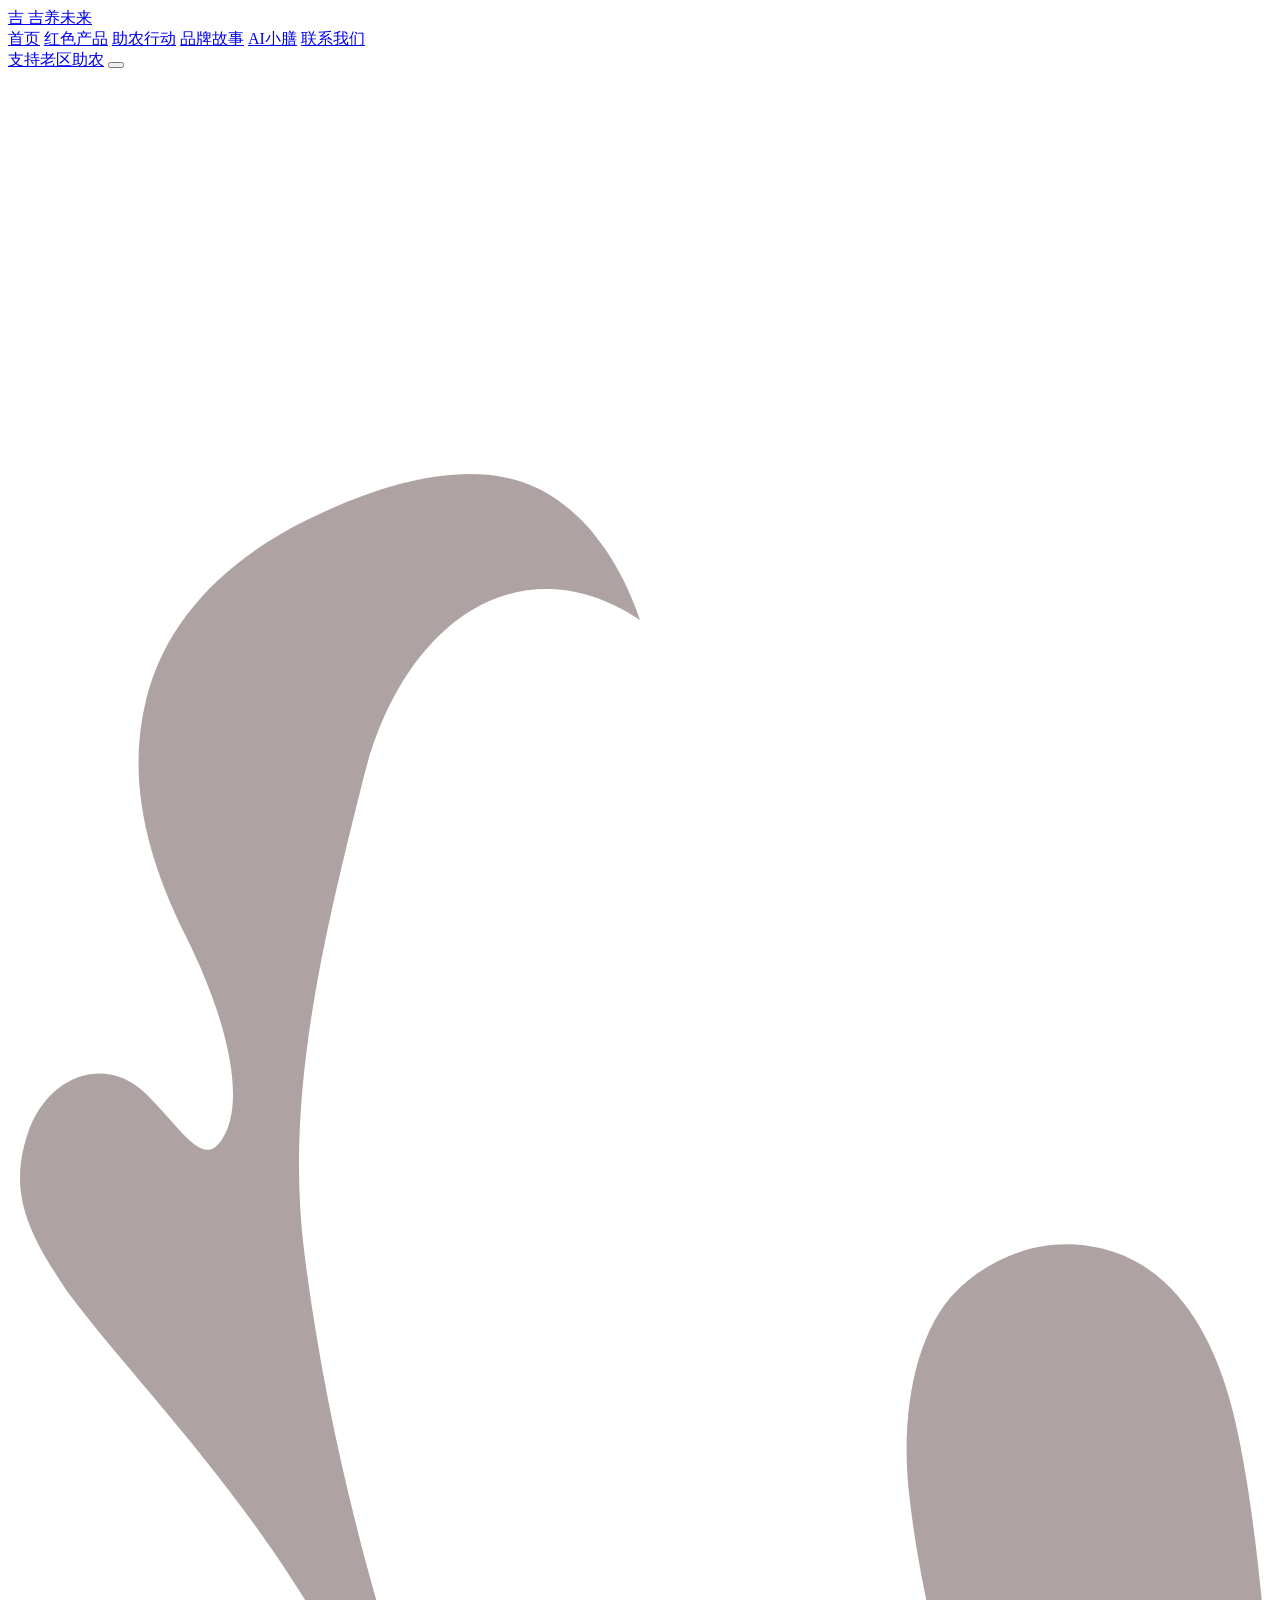
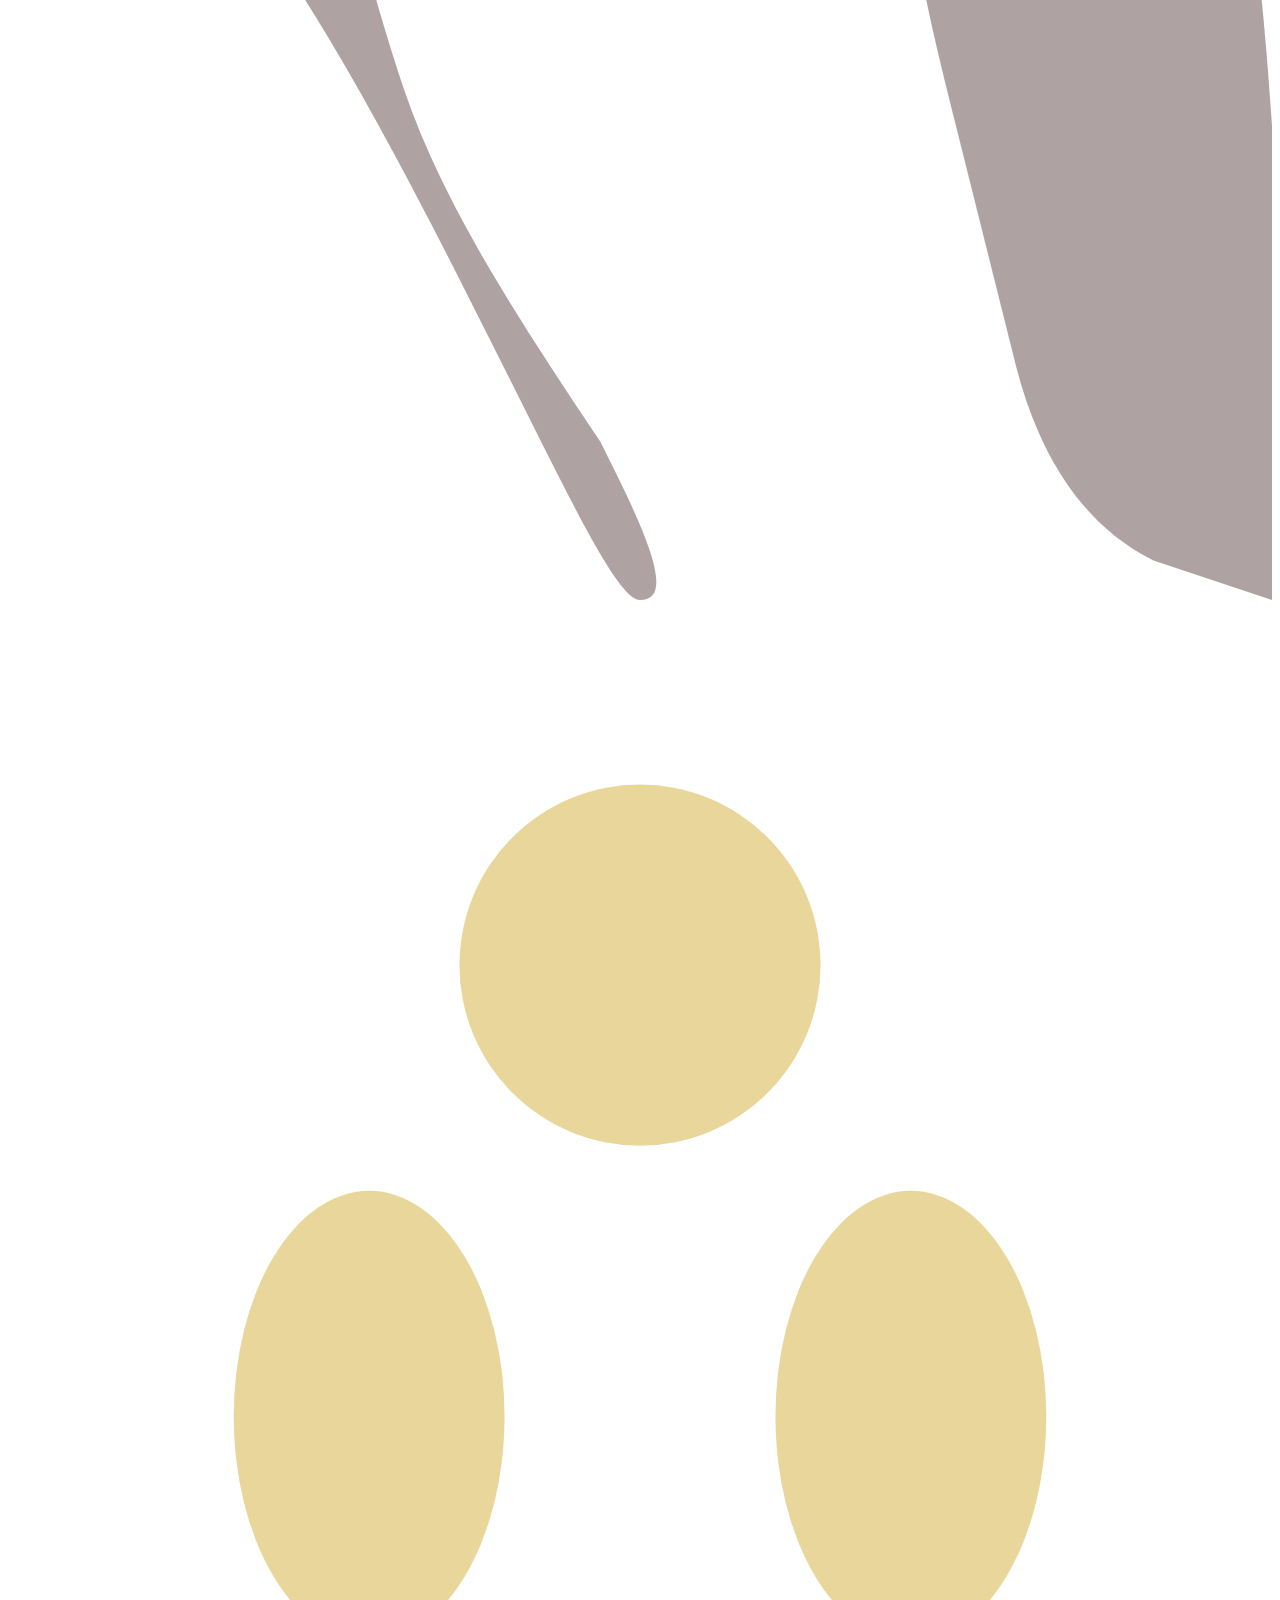
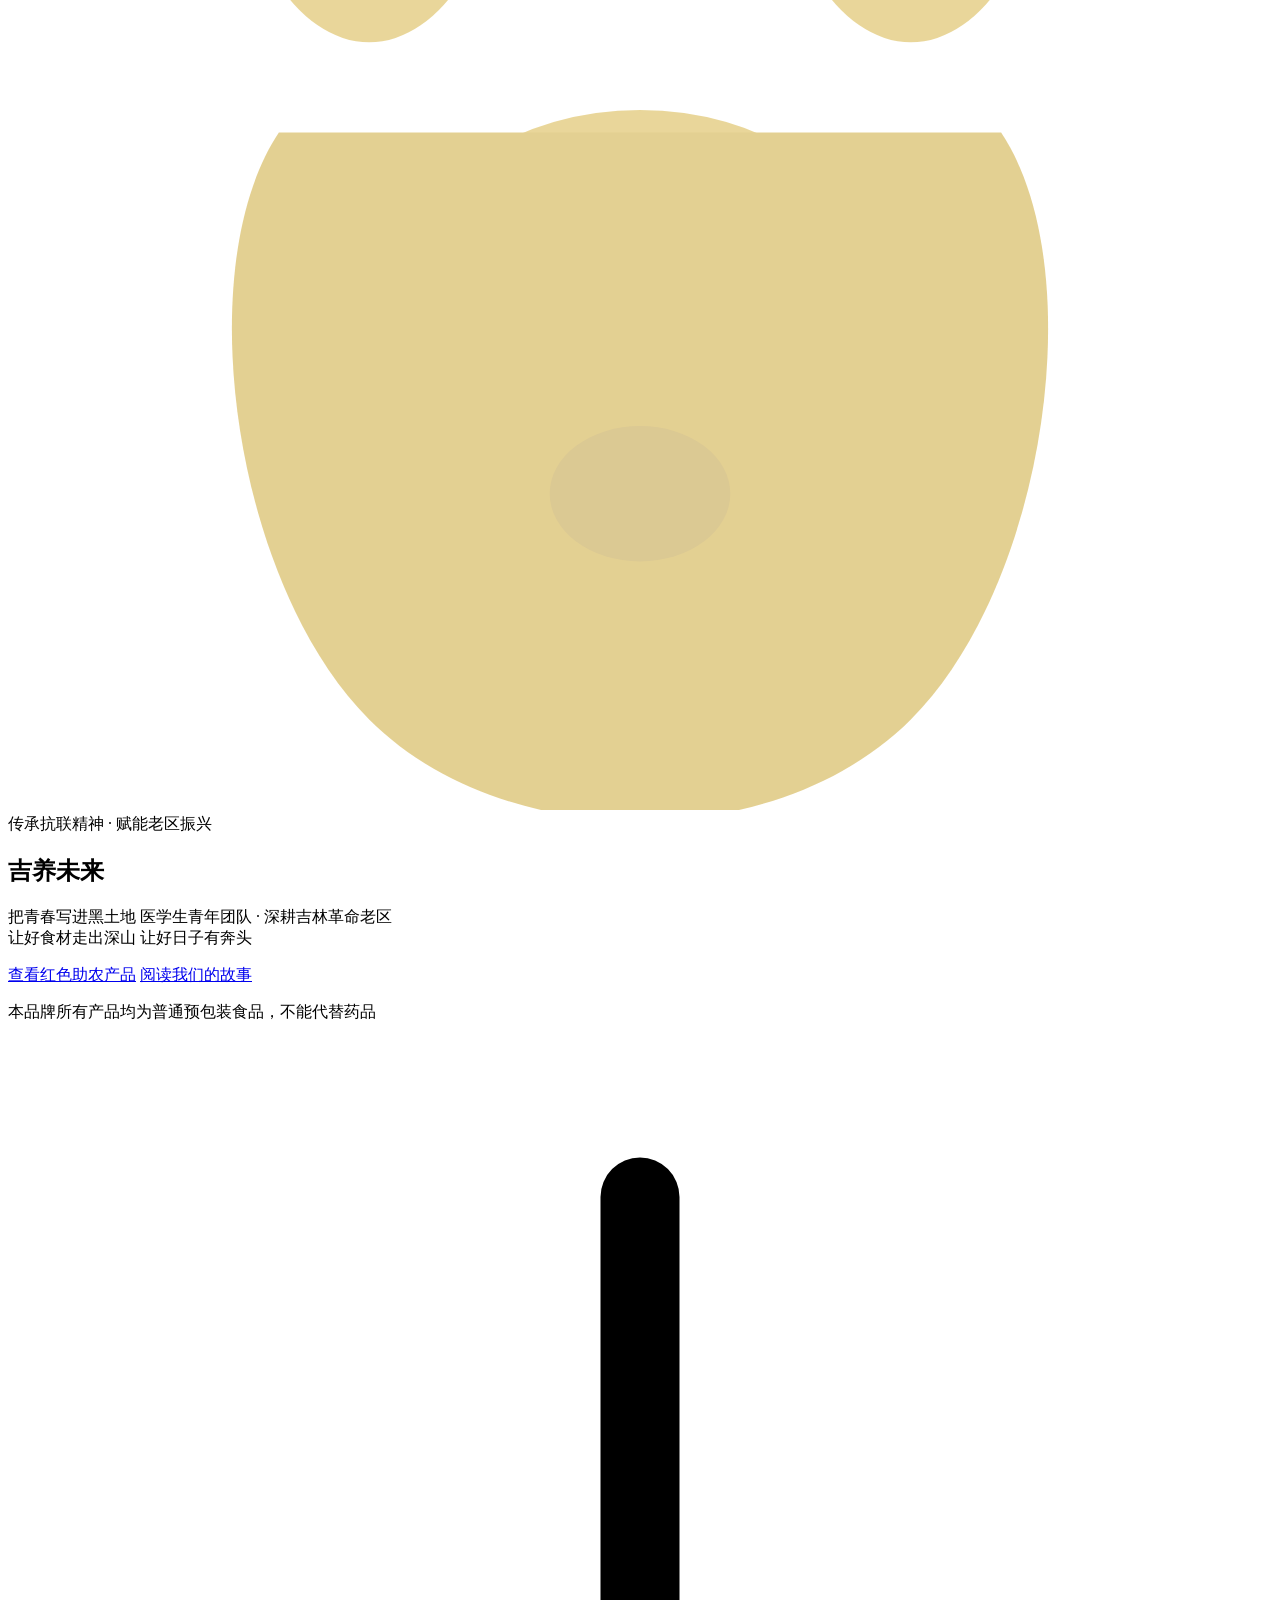
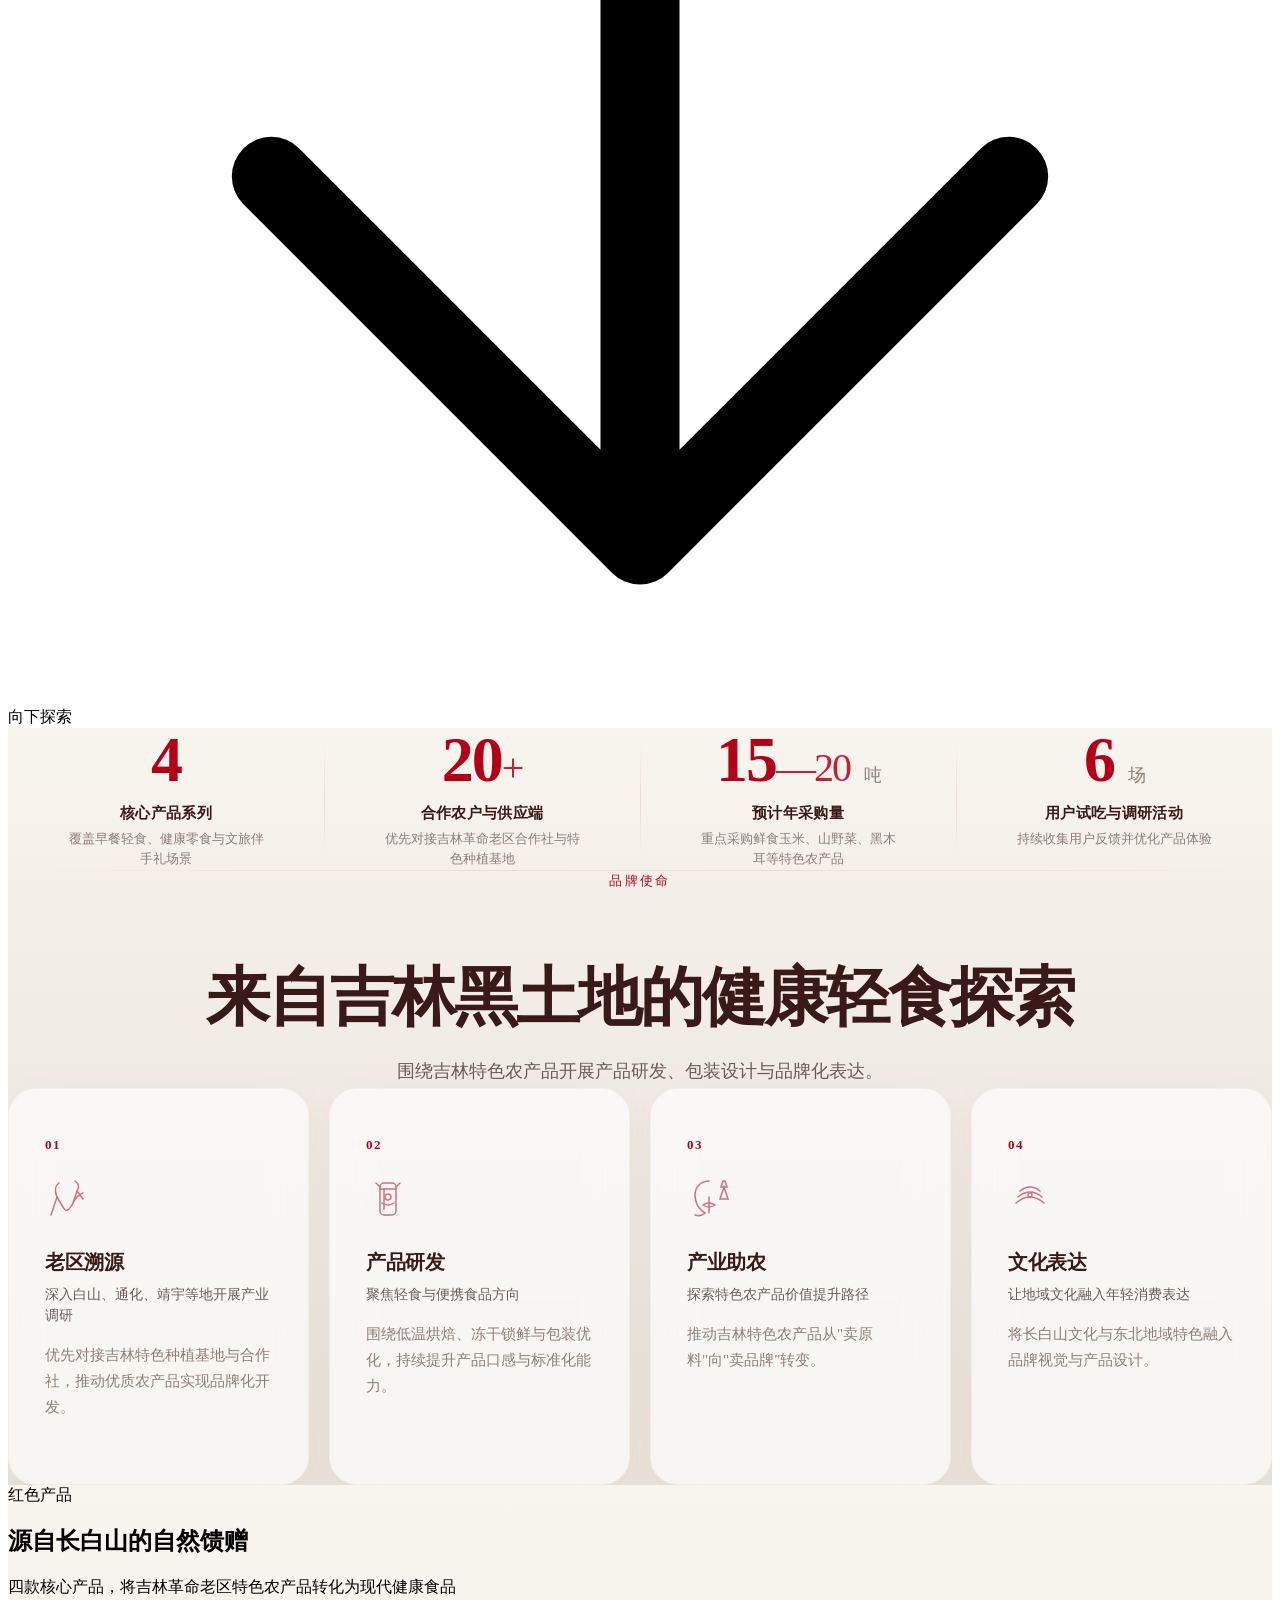
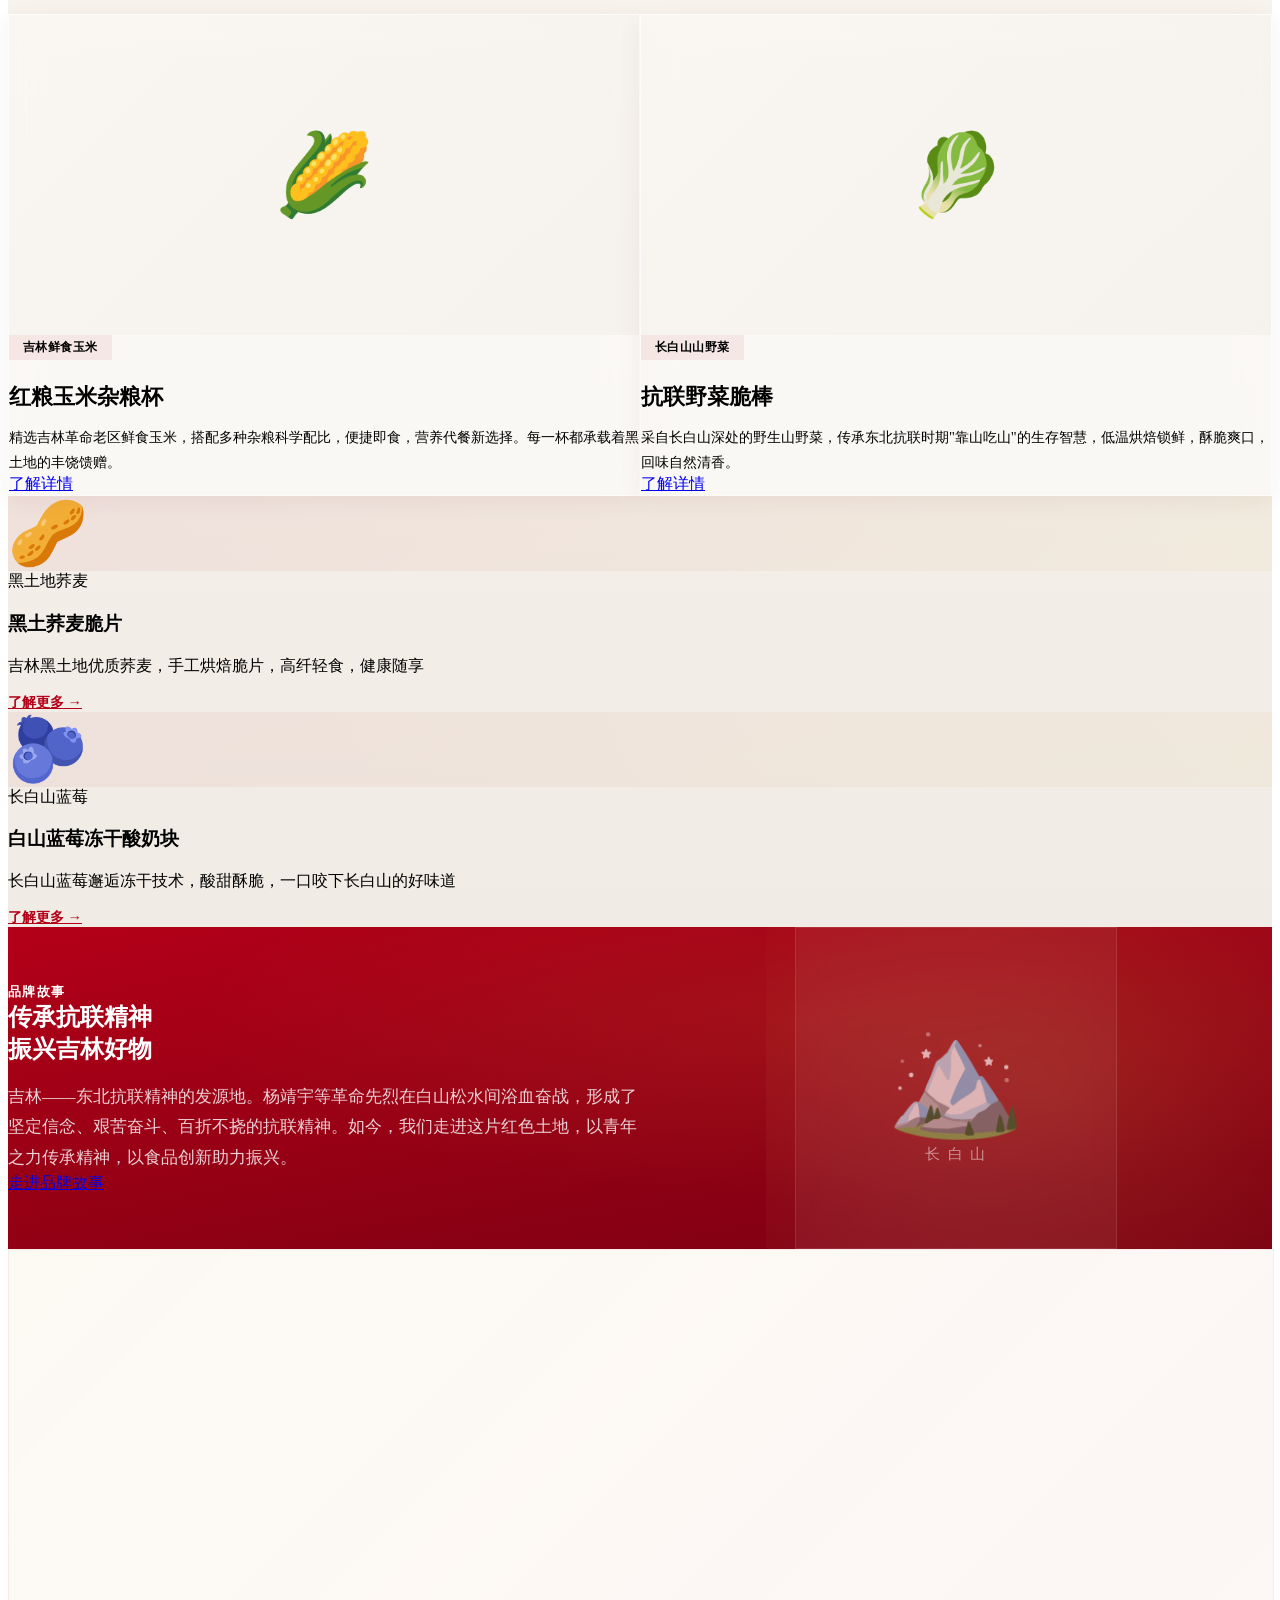
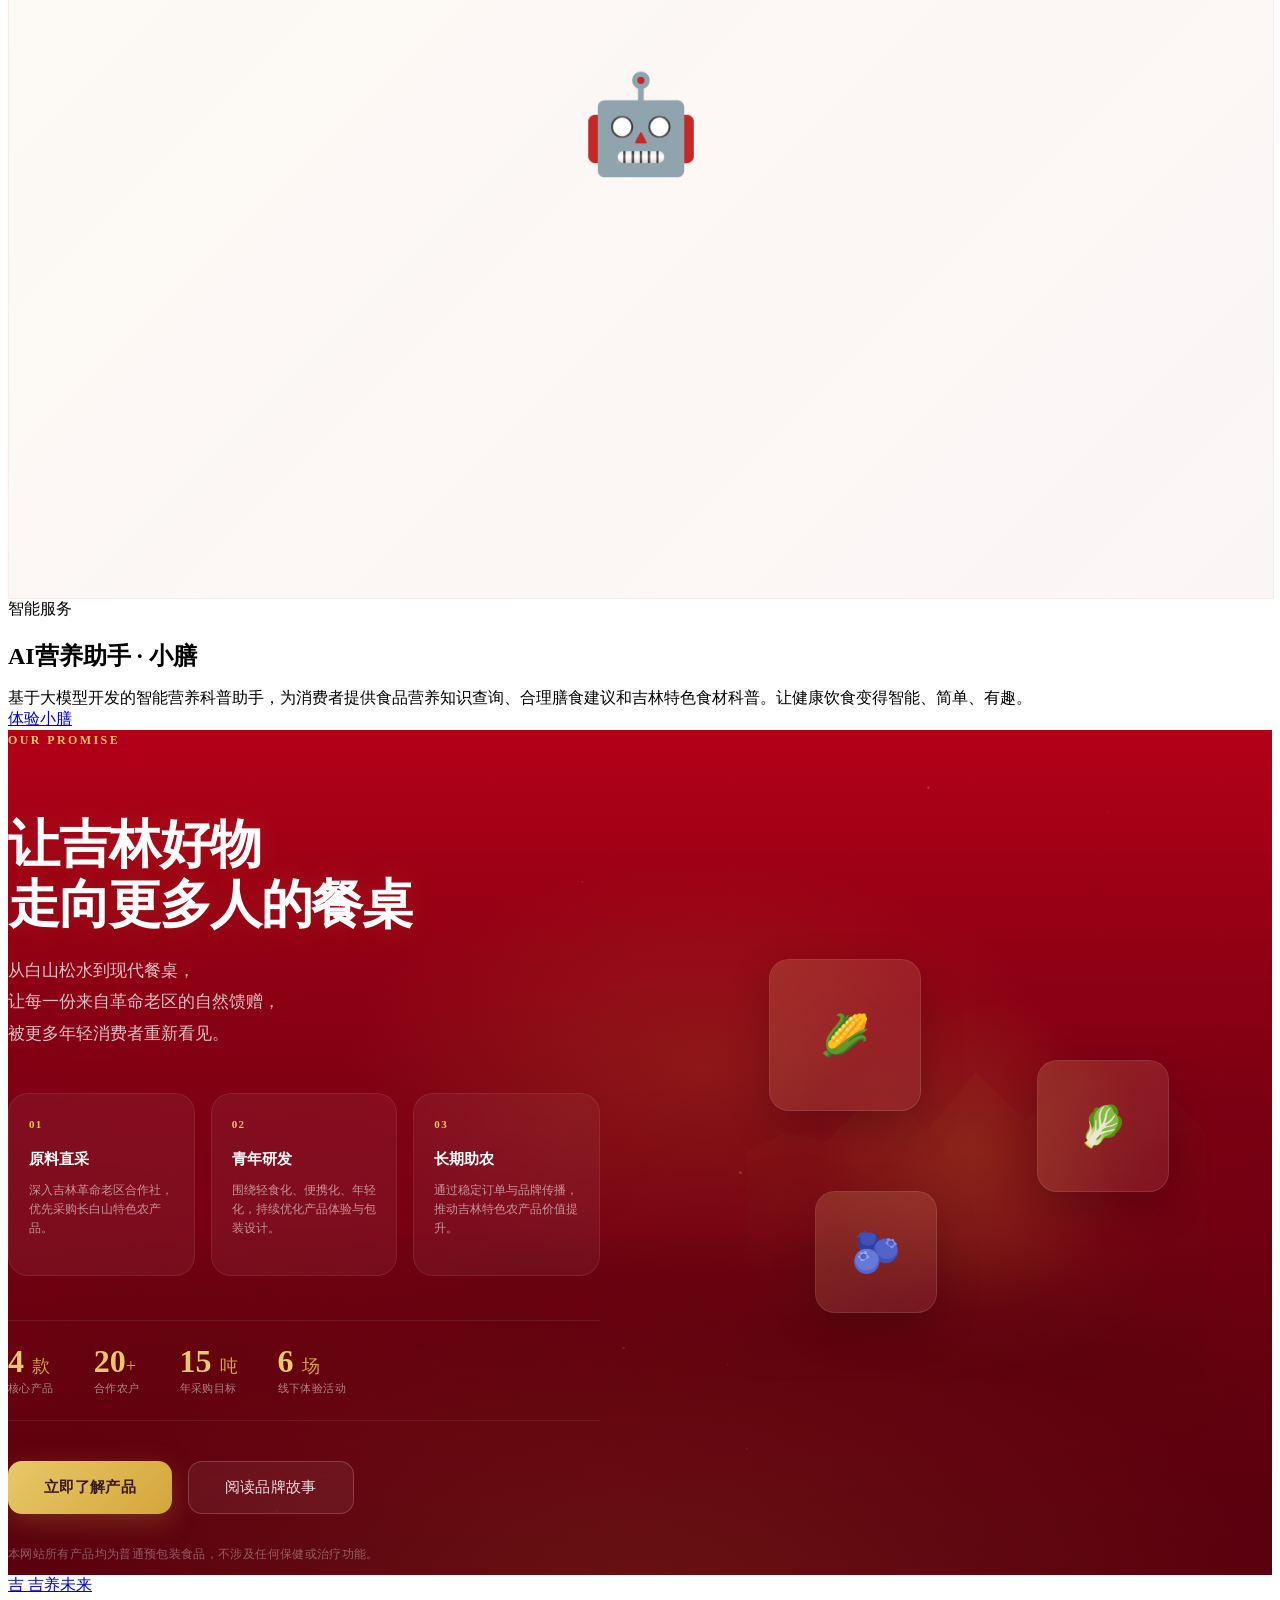
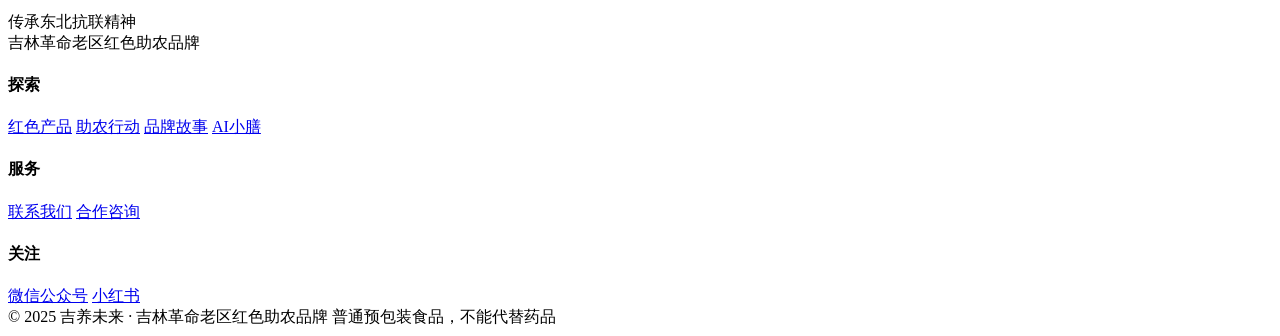
==== commit 89330cc2: "Add files via upload" ====
--- a/index.html
+++ b/index.html
@@ -5,7 +5,7 @@
   <meta name="viewport" content="width=device-width, initial-scale=1.0">
   <meta name="description" content="吉养未来 - 传承抗联精神，赋能老区振兴。医学生青年团队深耕吉林革命老区，让好食材走出深山，让好日子有奔头。">
   <title>吉养未来 · 红色助农品牌 | 把青春写进黑土地</title>
-  <link rel="stylesheet" href="css/global.css">
+  <link rel="stylesheet" href="CSS/global.css">
   <style>
     /* ========================================
        首页专用样式 - 完全重构版
@@ -1399,7 +1399,7 @@
     </div>
   </footer>
 
-  <script src="js/global.js"></script>
+  <script src="JS/global.js"></script>
   <script>
     /* === Brand Finale: Scroll Reveal + Particles === */
     (function () {
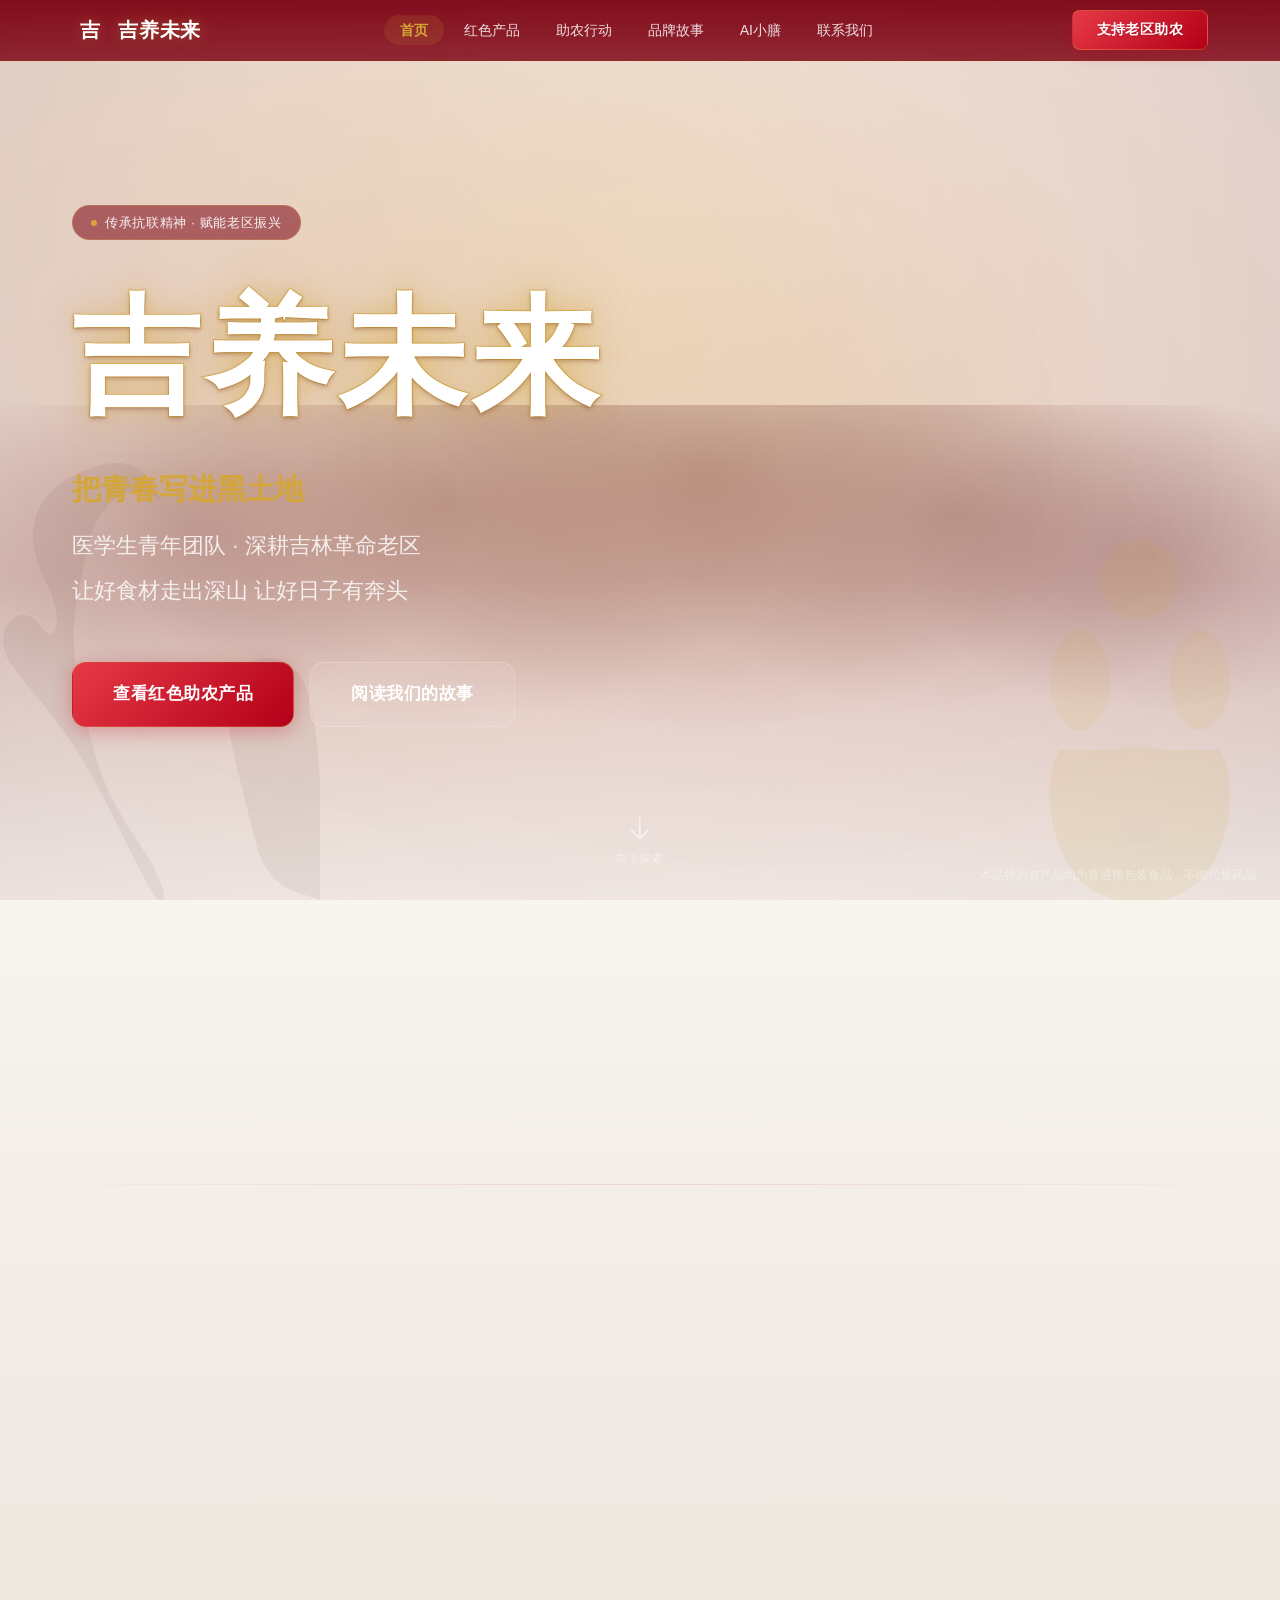
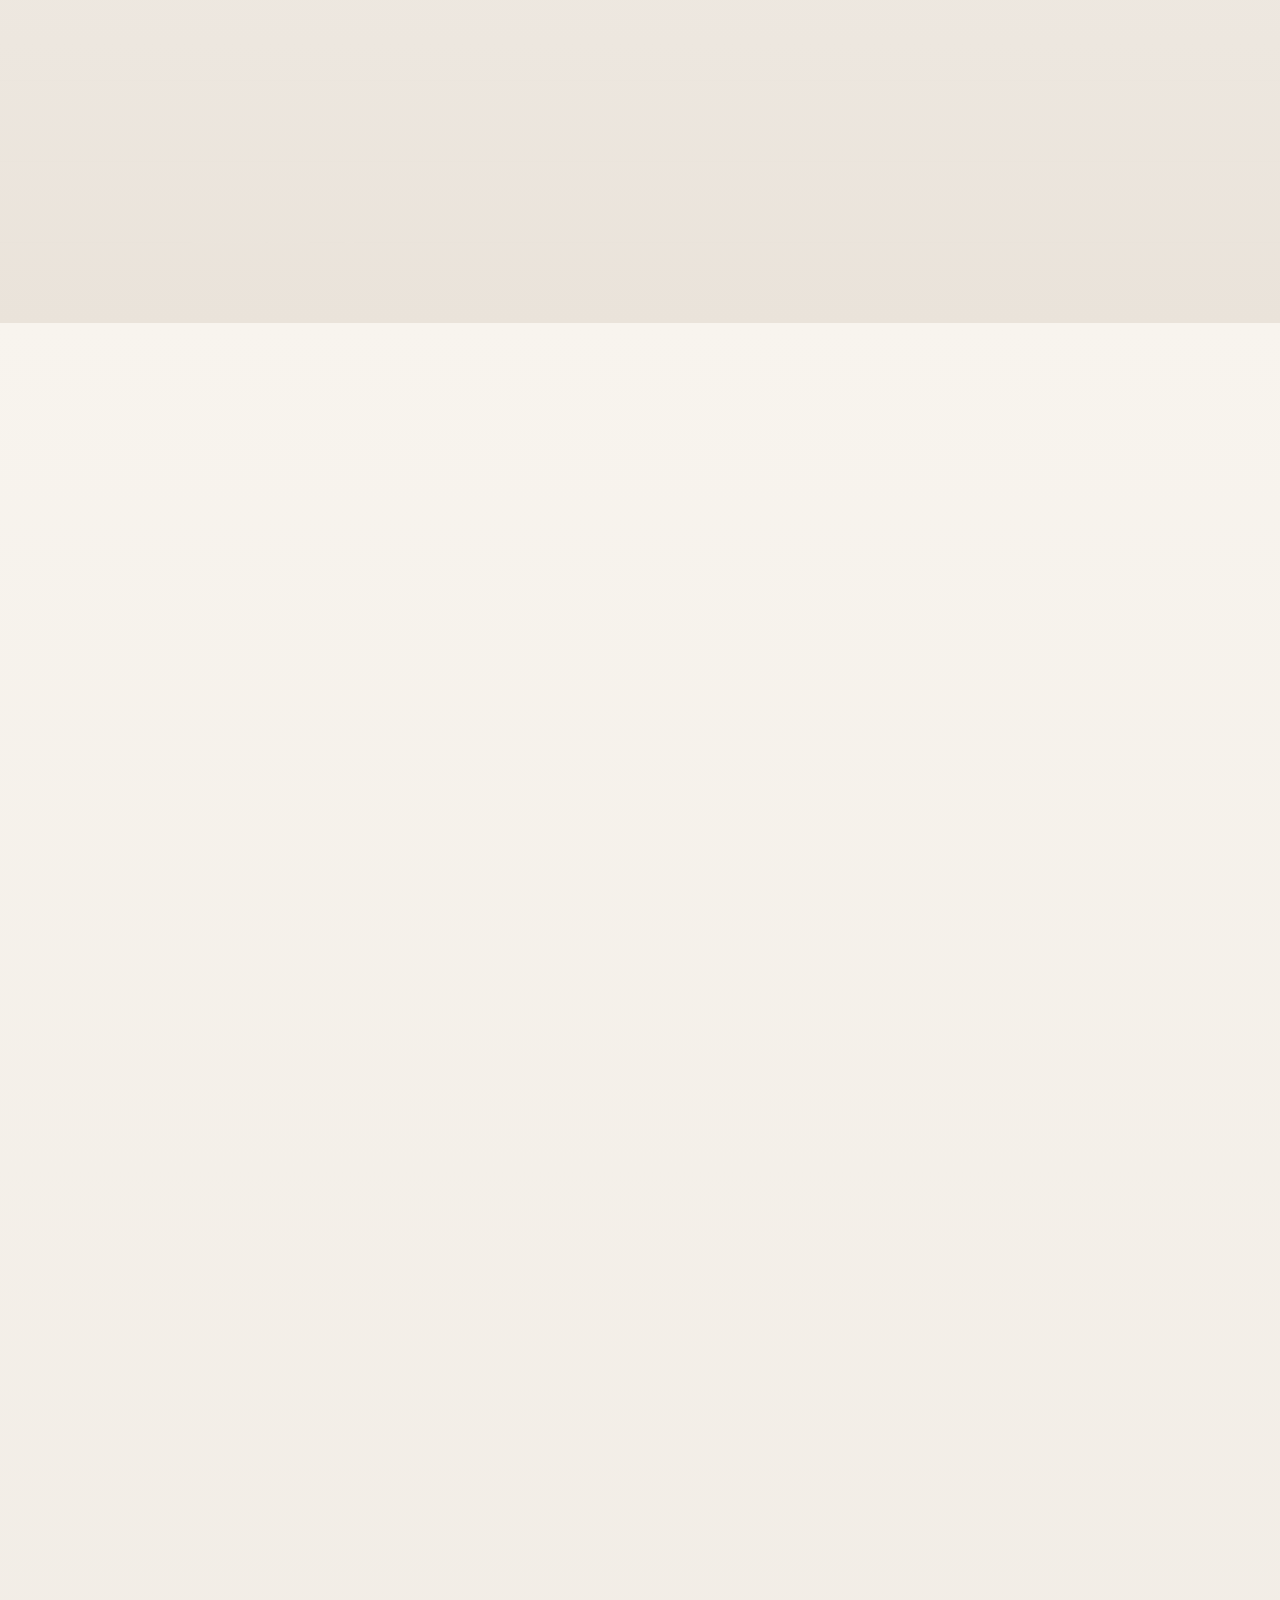
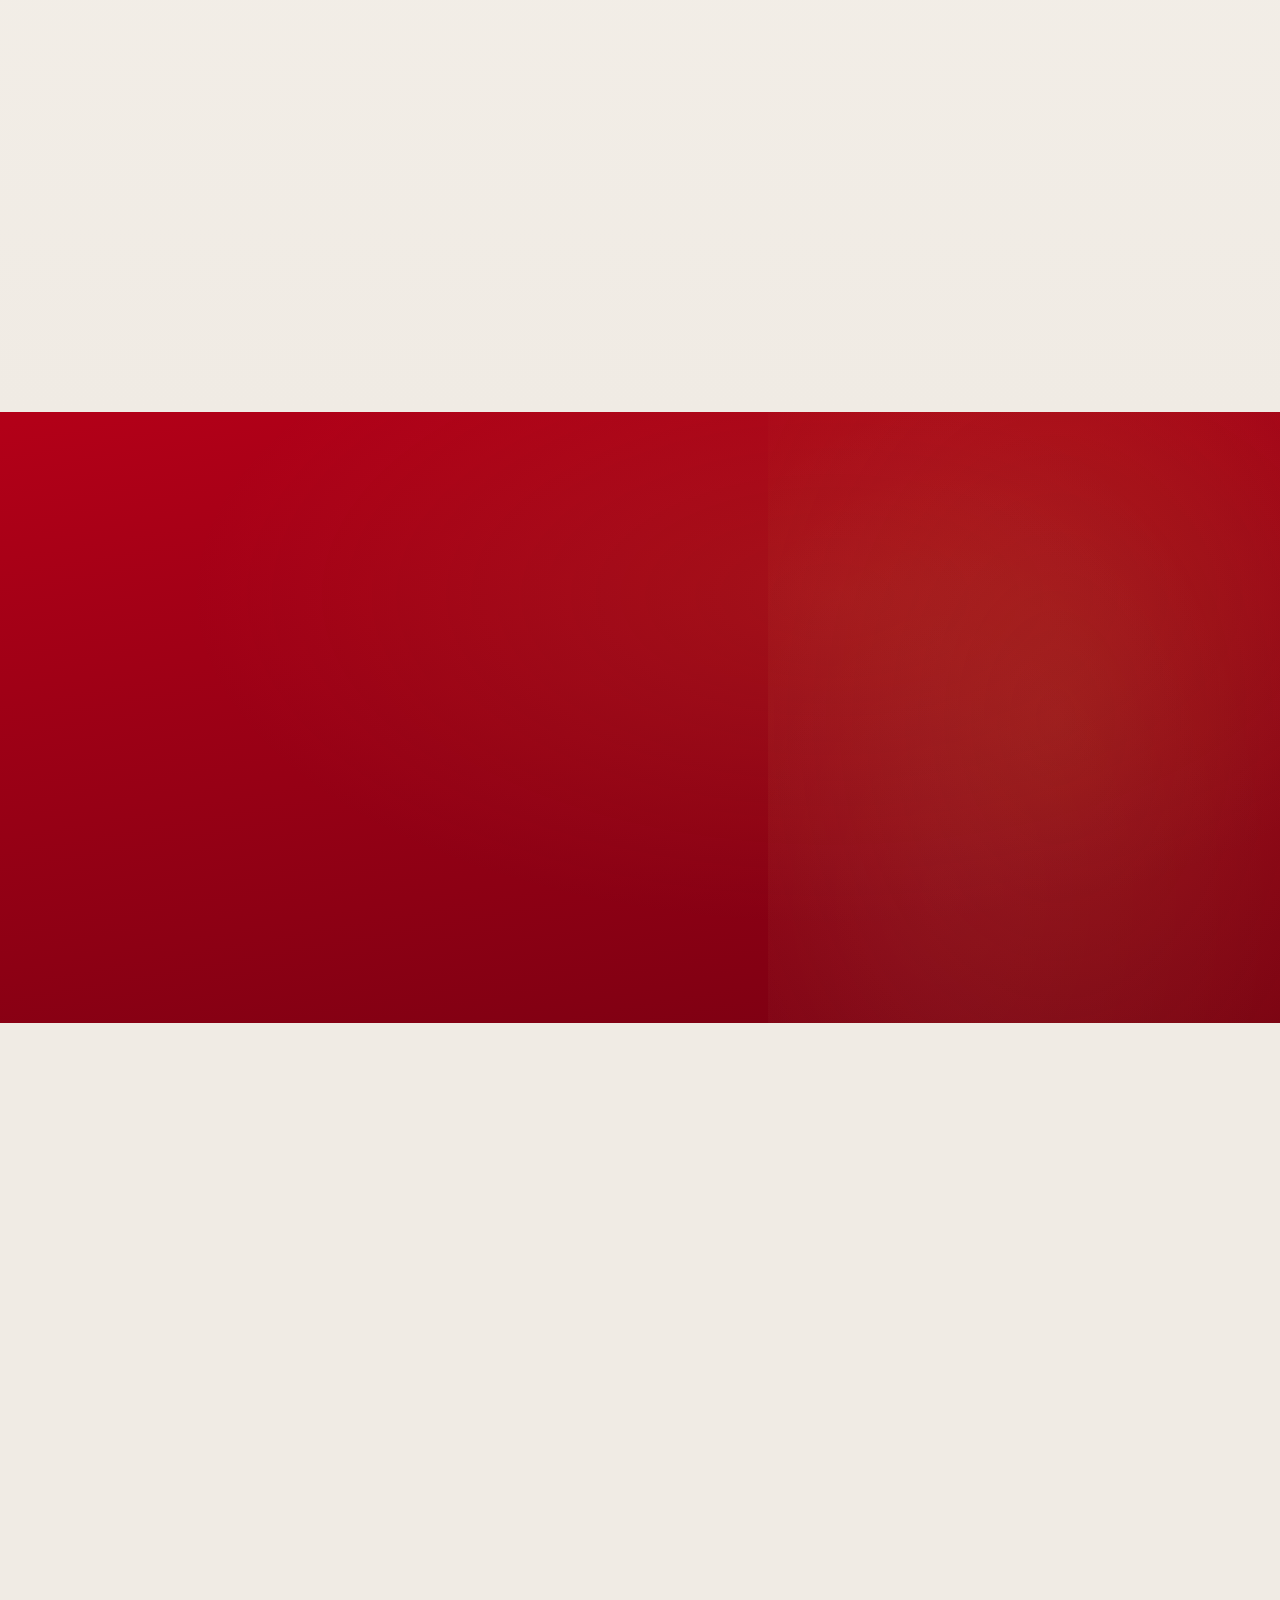
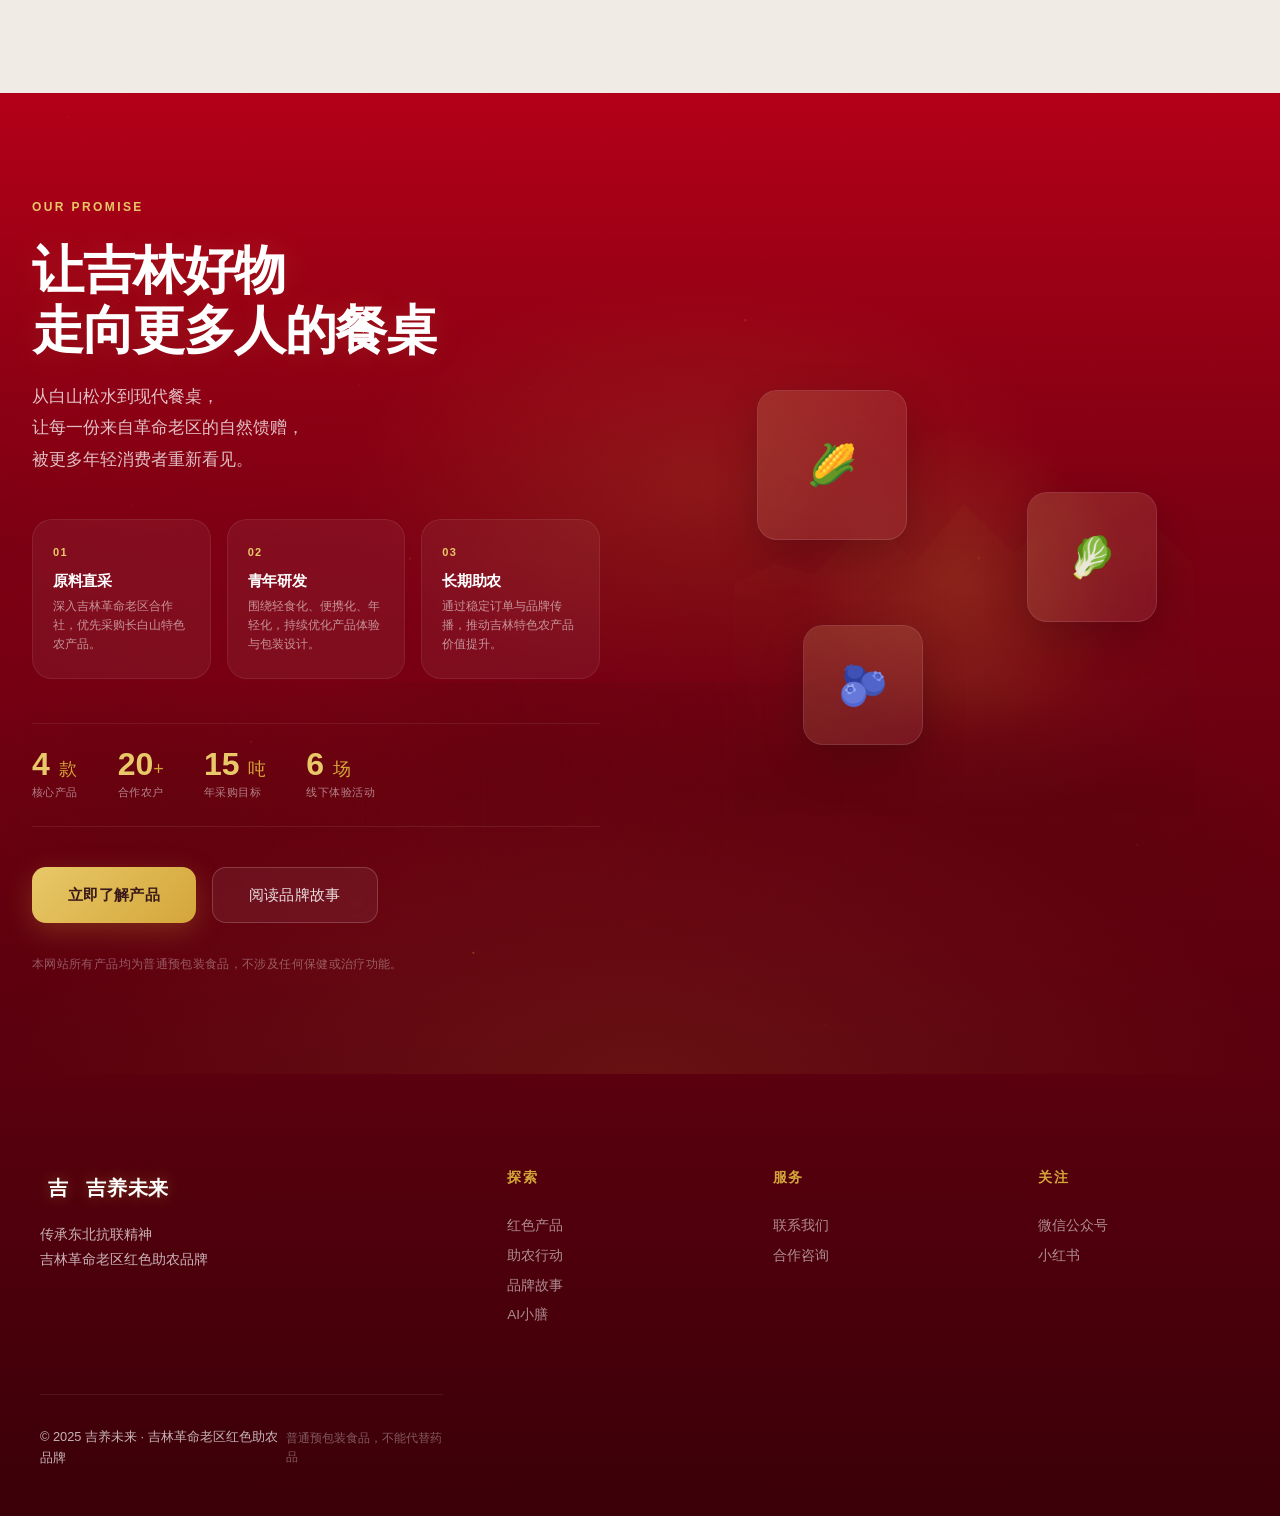
==== commit e5077d64: "Add files via upload" ====
--- a/index.html
+++ b/index.html
@@ -5,7 +5,7 @@
   <meta name="viewport" content="width=device-width, initial-scale=1.0">
   <meta name="description" content="吉养未来 - 传承抗联精神，赋能老区振兴。医学生青年团队深耕吉林革命老区，让好食材走出深山，让好日子有奔头。">
   <title>吉养未来 · 红色助农品牌 | 把青春写进黑土地</title>
-  <link rel="stylesheet" href="CSS/global.css">
+  <link rel="stylesheet" href="css/global.css">
   <style>
     /* ========================================
        首页专用样式 - 完全重构版
@@ -1399,7 +1399,7 @@
     </div>
   </footer>
 
-  <script src="JS/global.js"></script>
+  <script src="js/global.js"></script>
   <script>
     /* === Brand Finale: Scroll Reveal + Particles === */
     (function () {
--- a/css/global.css
+++ b/css/global.css
@@ -0,0 +1,1614 @@
+/* ========================================
+   吉养未来 - Global Styles v3.0
+   高端中国红轻奢品牌官网风格
+   Apple官网高级留白 × 东方美学轻奢
+   ======================================== */
+
+/* === CSS Variables === */
+:root {
+  /* 中国红 - Primary (60%) 升级为高级暗红 */
+  --color-red: #B30018;
+  --color-red-dark: #7A0012;
+  --color-red-deeper: #4A000A;
+  --color-red-light: #C42038;
+  --color-red-bright: #D43240;
+
+  /* 暖金 - Accent 升级为高级暖金 */
+  --color-gold: #D4A63A;
+  --color-gold-dark: #B8902E;
+  --color-gold-light: #E8C868;
+  --color-gold-pale: #F5E6C0;
+
+  /* 暖棕 - 黑土地升级为暖棕 */
+  --color-soil: #3A1A18;
+  --color-soil-light: #5A3030;
+
+  /* 松针绿 - 10%点缀 */
+  --color-pine: #2E5D3A;
+  --color-pine-light: #3D7A4D;
+
+  /* Neutrals - 升级为暖白体系 */
+  --color-bg: #F8F4EE;
+  --color-bg-alt: #F0EBE4;
+  --color-card: #FFFFFF;
+  --color-text: #1D1D1F;
+  --color-text-secondary: #6B6B6F;
+  --color-text-tertiary: #AEAEB2;
+  --color-border: #D2D2D7;
+  --color-border-light: #E5E5EA;
+  --color-overlay: rgba(48, 8, 8, 0.45);
+
+  /* Spacing */
+  --space-xs: 4px;
+  --space-sm: 8px;
+  --space-md: 16px;
+  --space-lg: 24px;
+  --space-xl: 32px;
+  --space-2xl: 48px;
+  --space-3xl: 64px;
+  --space-4xl: 96px;
+  --space-5xl: 128px;
+
+  /* Typography */
+  --font-display: "PingFang SC", "Hiragino Sans GB", "Microsoft YaHei", "Noto Sans SC", -apple-system, BlinkMacSystemFont, sans-serif;
+  --font-body: "PingFang SC", "Hiragino Sans GB", "Microsoft YaHei", "Noto Sans SC", -apple-system, BlinkMacSystemFont, sans-serif;
+  --font-title: "STZhongsong", "SimSun", "FangSong", "KaiTi", "Noto Serif SC", serif;
+
+  /* Sizes */
+  --nav-height: 60px;
+  --max-width: 1200px;
+  --max-width-narrow: 800px;
+  --radius-sm: 8px;
+  --radius-md: 12px;
+  --radius-lg: 20px;
+  --radius-xl: 28px;
+  --radius-full: 9999px;
+
+  /* Shadows - 更柔和 */
+  --shadow-sm: 0 1px 3px rgba(90, 10, 10, 0.06);
+  --shadow-md: 0 4px 16px rgba(90, 10, 10, 0.08);
+  --shadow-lg: 0 8px 32px rgba(90, 10, 10, 0.10);
+  --shadow-xl: 0 16px 48px rgba(90, 10, 10, 0.14);
+  --shadow-gold: 0 4px 24px rgba(212, 166, 58, 0.28);
+
+  /* Transitions */
+  --ease-out: cubic-bezier(0.25, 0.1, 0.25, 1);
+  --ease-in-out: cubic-bezier(0.42, 0, 0.58, 1);
+  --ease-spring: cubic-bezier(0.34, 1.56, 0.64, 1);
+  --duration-fast: 0.2s;
+  --duration-normal: 0.35s;
+  --duration-slow: 0.6s;
+}
+
+/* === Reset & Base === */
+*,
+*::before,
+*::after {
+  margin: 0;
+  padding: 0;
+  box-sizing: border-box;
+}
+
+html {
+  font-size: 16px;
+  scroll-behavior: smooth;
+  -webkit-font-smoothing: antialiased;
+  -moz-osx-font-smoothing: grayscale;
+  text-rendering: optimizeLegibility;
+}
+
+body {
+  font-family: var(--font-body);
+  color: var(--color-text);
+  background-color: var(--color-bg);
+  line-height: 1.6;
+  min-height: 100vh;
+  overflow-x: hidden;
+}
+
+a {
+  color: inherit;
+  text-decoration: none;
+}
+
+img {
+  max-width: 100%;
+  height: auto;
+  display: block;
+}
+
+button {
+  font-family: inherit;
+  cursor: pointer;
+  border: none;
+  background: none;
+}
+
+ul, ol {
+  list-style: none;
+}
+
+/* === Typography === */
+h1, h2, h3, h4, h5, h6 {
+  font-family: var(--font-display);
+  font-weight: 600;
+  line-height: 1.25;
+  letter-spacing: -0.02em;
+}
+
+h1 {
+  font-size: clamp(2.5rem, 5vw, 4rem);
+  font-weight: 700;
+  letter-spacing: -0.03em;
+}
+
+h2 {
+  font-size: clamp(1.8rem, 3.5vw, 2.8rem);
+  letter-spacing: -0.02em;
+}
+
+h3 {
+  font-size: clamp(1.3rem, 2.5vw, 1.8rem);
+}
+
+.text-eyebrow {
+  font-size: 0.75rem;
+  text-transform: uppercase;
+  letter-spacing: 0.12em;
+  font-weight: 600;
+  color: var(--color-red);
+}
+
+.text-body {
+  font-size: 1.05rem;
+  line-height: 1.75;
+  color: var(--color-text-secondary);
+}
+
+.text-body-lg {
+  font-size: 1.2rem;
+  line-height: 1.8;
+  color: var(--color-text-secondary);
+}
+
+/* === Navigation === */
+.nav {
+  position: fixed;
+  top: 0;
+  left: 0;
+  right: 0;
+  z-index: 1000;
+  background: linear-gradient(180deg, rgba(122, 0, 18, 0.94) 0%, rgba(122, 0, 18, 0.82) 100%);
+  backdrop-filter: saturate(180%) blur(20px);
+  -webkit-backdrop-filter: saturate(180%) blur(20px);
+  border-bottom: 1px solid rgba(212, 166, 58, 0.18);
+  transition: all var(--duration-normal) var(--ease-out);
+}
+
+.nav.scrolled {
+  background: rgba(122, 0, 18, 0.97);
+  border-bottom-color: rgba(212, 166, 58, 0.35);
+  box-shadow: 0 2px 24px rgba(90, 0, 14, 0.25);
+}
+
+.nav-inner {
+  max-width: var(--max-width);
+  margin: 0 auto;
+  padding: 0 var(--space-xl);
+  height: var(--nav-height);
+  display: flex;
+  align-items: center;
+  justify-content: space-between;
+}
+
+/* Logo */
+.nav-logo {
+  display: flex;
+  align-items: center;
+  gap: 10px;
+  font-size: 1.25rem;
+  font-weight: 700;
+  color: #fff;
+  letter-spacing: 0.04em;
+  text-shadow: 0 0 14px rgba(212, 166, 58, 0.35);
+  transition: all var(--duration-fast) var(--ease-out);
+}
+
+.nav-logo:hover {
+  text-shadow: 0 0 22px rgba(212, 166, 58, 0.6), 0 0 44px rgba(212, 166, 58, 0.25);
+}
+
+.nav-logo .logo-icon {
+  width: 36px;
+  height: 36px;
+  border-radius: var(--radius-sm);
+  display: flex;
+  align-items: center;
+  justify-content: center;
+  overflow: hidden;
+}
+
+.nav-logo .logo-icon img {
+  width: 100%;
+  height: 100%;
+  object-fit: contain;
+}
+
+.nav-links {
+  display: flex;
+  align-items: center;
+  gap: var(--space-xs);
+}
+
+.nav-link {
+  padding: var(--space-xs) var(--space-md);
+  font-size: 0.88rem;
+  font-weight: 500;
+  color: rgba(255, 255, 255, 0.85);
+  border-radius: var(--radius-full);
+  transition: all var(--duration-fast) var(--ease-out);
+  position: relative;
+}
+
+.nav-link:hover {
+  color: var(--color-gold);
+}
+
+.nav-link.active {
+  color: var(--color-gold);
+  background: rgba(212, 175, 55, 0.12);
+  font-weight: 600;
+}
+
+/* CTA Button in Nav */
+.nav-cta {
+  padding: 8px 24px;
+  background: linear-gradient(135deg, #E63946, #B30018);
+  color: #fff;
+  border-radius: var(--radius-sm);
+  font-size: 0.85rem;
+  font-weight: 700;
+  letter-spacing: 0.03em;
+  transition: all var(--duration-normal) var(--ease-spring);
+  border: 1px solid rgba(212, 166, 58, 0.3);
+  text-shadow: 0 1px 2px rgba(0,0,0,0.15);
+  box-shadow: 0 4px 16px rgba(179, 0, 24, 0.25);
+}
+
+.nav-cta:hover {
+  transform: scale(1.05);
+  box-shadow: 0 6px 24px rgba(212, 166, 58, 0.4);
+  border-color: var(--color-gold);
+  background: linear-gradient(135deg, #F04050, #C01028);
+}
+
+/* Mobile Menu */
+.nav-toggle {
+  display: none;
+  flex-direction: column;
+  gap: 5px;
+  cursor: pointer;
+  padding: var(--space-xs);
+}
+
+.nav-toggle span {
+  width: 22px;
+  height: 2px;
+  background: #fff;
+  border-radius: 2px;
+  transition: all var(--duration-fast) var(--ease-out);
+}
+
+.nav-toggle.active span:nth-child(1) {
+  transform: rotate(45deg) translate(5px, 5px);
+}
+
+.nav-toggle.active span:nth-child(2) {
+  opacity: 0;
+}
+
+.nav-toggle.active span:nth-child(3) {
+  transform: rotate(-45deg) translate(5px, -5px);
+}
+
+/* === Page Wrapper === */
+.page-wrapper {
+  min-height: 100vh;
+}
+
+/* === Section === */
+.section {
+  padding: var(--space-5xl) var(--space-xl);
+}
+
+.section-dark {
+  background: var(--color-soil);
+  color: #fff;
+}
+
+.section-inner {
+  max-width: var(--max-width);
+  margin: 0 auto;
+}
+
+.section-inner-narrow {
+  max-width: var(--max-width-narrow);
+  margin: 0 auto;
+}
+
+.section-header {
+  text-align: center;
+  margin-bottom: var(--space-3xl);
+}
+
+.section-header h2 {
+  margin-bottom: var(--space-md);
+  color: #3A1A18;
+}
+
+.section-dark .section-header h2,
+.section-dark .section-header .section-subtitle {
+  color: #fff;
+}
+
+.section-header .section-subtitle {
+  font-size: 1.1rem;
+  color: var(--color-text-secondary);
+  max-width: 560px;
+  margin: 0 auto;
+  line-height: 1.7;
+}
+
+/* === Hero Section (Full Screen) === */
+.hero {
+  position: relative;
+  width: 100%;
+  min-height: 100vh;
+  display: flex;
+  align-items: center;
+  overflow: hidden;
+  background:
+    /* 暖金色体积光 — 华为发布会级柔光 */
+    radial-gradient(ellipse 800px 500px at 45% 35%, rgba(212,166,58,0.10), transparent 65%),
+    radial-gradient(ellipse 600px 400px at 65% 55%, rgba(212,166,58,0.06), transparent 60%),
+    /* 高级红渐变遮罩 — 轻盈不压抑 */
+    radial-gradient(ellipse at 50% 30%, rgba(180,0,24,0.04) 0%, rgba(122,0,18,0.10) 50%, rgba(74,0,10,0.18) 100%),
+    url('https://s41.ax1x.com/2026/05/25/pmCh1wd.png') center/cover no-repeat;
+}
+
+/* Hero Background Layers */
+.hero-bg-layer {
+  position: absolute;
+  inset: 0;
+  pointer-events: none;
+}
+
+/* Layer 1: Mountain silhouette — 过渡到暖白 */
+.hero-bg-mountains {
+  position: absolute;
+  bottom: 0;
+  left: 0;
+  right: 0;
+  height: 55%;
+  background: linear-gradient(180deg, transparent 0%, rgba(122,0,18,0.08) 35%, rgba(248,244,238,0.6) 100%);
+}
+
+.hero-bg-mountains::before {
+  content: '';
+  position: absolute;
+  top: 0;
+  left: 0;
+  right: 0;
+  height: 100%;
+  background:
+    /* 长白山轮廓 — 极淡水墨感 */
+    radial-gradient(ellipse 280px 180px at 15% 25%, rgba(74,0,10,0.20), transparent),
+    radial-gradient(ellipse 350px 220px at 35% 20%, rgba(74,0,10,0.22), transparent),
+    radial-gradient(ellipse 400px 250px at 55% 15%, rgba(74,0,10,0.25), transparent),
+    radial-gradient(ellipse 320px 200px at 75% 22%, rgba(74,0,10,0.20), transparent),
+    radial-gradient(ellipse 250px 160px at 90% 30%, rgba(74,0,10,0.18), transparent);
+}
+
+/* Layer 2: Red silk / aurora effect — 轻奢丝绸纹理 */
+.hero-bg-ribbon {
+  position: absolute;
+  top: 0;
+  left: 0;
+  right: 0;
+  bottom: 0;
+  opacity: 0.06;
+  background:
+    radial-gradient(ellipse at 22% 38%, rgba(180,0,24,0.35), transparent 60%),
+    radial-gradient(ellipse at 68% 32%, rgba(180,0,24,0.25), transparent 55%),
+    radial-gradient(ellipse at 50% 58%, rgba(122,0,18,0.28), transparent 65%),
+    radial-gradient(ellipse at 78% 68%, rgba(180,20,40,0.18), transparent 50%);
+  animation: ribbonFloat 10s ease-in-out infinite;
+}
+
+@keyframes ribbonFloat {
+  0%, 100% { opacity: 0.08; transform: scale(1); }
+  50% { opacity: 0.14; transform: scale(1.02); }
+}
+
+/* Layer 3: Overlay texture */
+.hero-bg-overlay {
+  position: absolute;
+  inset: 0;
+  background:
+    repeating-linear-gradient(
+      0deg,
+      transparent,
+      transparent 2px,
+      rgba(255, 255, 255, 0.008) 2px,
+      rgba(255, 255, 255, 0.008) 4px
+    );
+  opacity: 0.2;
+  pointer-events: none;
+}
+
+/* Hero Star Pattern — 暖金柔光点 */
+.hero-bg-stars {
+  position: absolute;
+  inset: 0;
+  background-image:
+    radial-gradient(circle at 12% 18%, rgba(212,166,58,0.08) 0%, transparent 55%),
+    radial-gradient(circle at 28% 38%, rgba(212,166,58,0.05) 0%, transparent 50%),
+    radial-gradient(circle at 52% 28%, rgba(212,166,58,0.06) 0%, transparent 55%),
+    radial-gradient(circle at 68% 48%, rgba(212,166,58,0.04) 0%, transparent 50%),
+    radial-gradient(circle at 82% 32%, rgba(212,166,58,0.05) 0%, transparent 50%),
+    radial-gradient(circle at 38% 58%, rgba(212,166,58,0.04) 0%, transparent 50%);
+  pointer-events: none;
+}
+
+/* Particle Canvas */
+.hero-particles {
+  position: absolute;
+  inset: 0;
+  z-index: 2;
+  pointer-events: none;
+}
+
+/* Hero Content */
+.hero-inner {
+  position: relative;
+  z-index: 3;
+  max-width: var(--max-width);
+  margin: 0 auto;
+  padding: var(--space-5xl) var(--space-xl) var(--space-4xl);
+  width: 100%;
+}
+
+.hero-content {
+  max-width: 720px;
+}
+
+/* Hero Badge */
+.hero-badge {
+  display: inline-flex;
+  align-items: center;
+  gap: 8px;
+  padding: 6px 18px;
+  background: rgba(122, 0, 18, 0.55);
+  backdrop-filter: blur(8px);
+  color: rgba(255, 255, 255, 0.92);
+  border: 1px solid rgba(212, 166, 58, 0.3);
+  border-radius: var(--radius-full);
+  font-size: 0.82rem;
+  font-weight: 500;
+  letter-spacing: 0.05em;
+  margin-bottom: var(--space-2xl);
+}
+
+.hero-badge .badge-dot {
+  width: 6px;
+  height: 6px;
+  background: var(--color-gold);
+  border-radius: 50%;
+  animation: pulse 2s infinite;
+}
+
+@keyframes pulse {
+  0%, 100% { opacity: 1; transform: scale(1); }
+  50% { opacity: 0.5; transform: scale(1.5); }
+}
+
+/* Hero Title */
+.hero-title {
+  font-family: var(--font-title);
+  font-size: clamp(4rem, 10vw, 8rem);
+  font-weight: 900;
+  line-height: 1.1;
+  letter-spacing: 0.04em;
+  color: #FFFFFF;
+  text-shadow:
+    0 0 24px rgba(212, 166, 58, 0.45),
+    0 0 50px rgba(212, 166, 58, 0.20),
+    0 2px 4px rgba(74, 0, 10, 0.35);
+  -webkit-text-stroke: 1.5px var(--color-gold);
+  paint-order: stroke fill;
+  margin-bottom: var(--space-xl);
+}
+
+/* Hero Subtitle */
+.hero-subtitle {
+  font-size: clamp(1.1rem, 2.5vw, 1.4rem);
+  line-height: 2;
+  color: rgba(255, 255, 255, 0.82);
+  margin-bottom: var(--space-2xl);
+}
+
+.hero-subtitle .highlight {
+  display: block;
+  font-size: clamp(1.4rem, 3vw, 1.8rem);
+  font-weight: 700;
+  color: var(--color-gold);
+  margin-bottom: 6px;
+  text-shadow: 0 0 16px rgba(212,166,58,0.15);
+}
+
+/* Hero Actions */
+.hero-actions {
+  display: flex;
+  gap: var(--space-md);
+  flex-wrap: wrap;
+}
+
+/* Hero Visuals - Silhouettes */
+.hero-silhouette-left {
+  position: absolute;
+  bottom: 0;
+  left: 0;
+  width: 320px;
+  height: 500px;
+  z-index: 1;
+  opacity: 0.15;
+  pointer-events: none;
+}
+
+.hero-silhouette-right {
+  position: absolute;
+  bottom: 0;
+  right: 0;
+  width: 280px;
+  height: 400px;
+  z-index: 1;
+  opacity: 0.2;
+  pointer-events: none;
+}
+
+/* Scroll Guide */
+.hero-scroll-guide {
+  position: absolute;
+  bottom: 32px;
+  left: 50%;
+  transform: translateX(-50%);
+  z-index: 4;
+  display: flex;
+  flex-direction: column;
+  align-items: center;
+  gap: 8px;
+  animation: bounceDown 2s ease-in-out infinite;
+  cursor: pointer;
+}
+
+.hero-scroll-guide svg {
+  width: 28px;
+  height: 28px;
+  color: rgba(255, 255, 255, 0.6);
+}
+
+.hero-scroll-guide .scroll-text {
+  font-size: 0.7rem;
+  color: rgba(255, 255, 255, 0.5);
+  letter-spacing: 0.1em;
+  text-transform: uppercase;
+}
+
+@keyframes bounceDown {
+  0%, 100% { transform: translateX(-50%) translateY(0); }
+  50% { transform: translateX(-50%) translateY(12px); }
+}
+
+/* Compliance */
+.hero-compliance {
+  position: absolute;
+  bottom: 16px;
+  right: 24px;
+  z-index: 4;
+  font-size: 0.72rem;
+  color: rgba(255, 255, 255, 0.45);
+}
+
+/* === Buttons === */
+.btn {
+  display: inline-flex;
+  align-items: center;
+  gap: var(--space-sm);
+  padding: 14px 32px;
+  font-size: 0.95rem;
+  font-weight: 600;
+  border-radius: 14px;
+  transition: all var(--duration-normal) var(--ease-spring);
+  white-space: nowrap;
+  letter-spacing: 0.03em;
+}
+
+.btn:hover {
+  transform: translateY(-2px);
+}
+
+.btn-primary {
+  background: linear-gradient(135deg, #E63946, #B30018);
+  color: #fff;
+  box-shadow: 0 4px 20px rgba(179, 0, 24, 0.3);
+  border: 1px solid rgba(212, 166, 58, 0.2);
+}
+
+.btn-primary:hover {
+  box-shadow: 0 8px 32px rgba(179, 0, 24, 0.45), 0 0 0 3px rgba(179, 0, 24, 0.08);
+  background: linear-gradient(135deg, #F04252, #C01028);
+}
+
+.btn-secondary {
+  background: rgba(255,255,255,0.06);
+  backdrop-filter: blur(10px);
+  color: #fff;
+  border: 1px solid rgba(255,255,255,0.18);
+}
+
+.btn-secondary:hover {
+  background: rgba(255,255,255,0.12);
+  border-color: rgba(212,166,58,0.45);
+  color: #fff;
+  box-shadow: 0 8px 24px rgba(0,0,0,0.15);
+}
+
+.btn-accent {
+  background: linear-gradient(135deg, #E63946, #B30018);
+  color: #fff;
+  box-shadow: 0 4px 16px rgba(179, 0, 24, 0.25);
+}
+
+.btn-accent:hover {
+  background: linear-gradient(135deg, #F04252, #C01028);
+  box-shadow: 0 8px 28px rgba(179, 0, 24, 0.4);
+}
+
+.btn-gold {
+  background: linear-gradient(135deg, var(--color-gold), var(--color-gold-dark));
+  color: #3A1A18;
+  font-weight: 700;
+  box-shadow: 0 4px 20px rgba(212, 166, 58, 0.3);
+}
+
+.btn-gold:hover {
+  box-shadow: 0 8px 32px rgba(212, 166, 58, 0.45);
+  background: linear-gradient(135deg, #E8C868, #C8982E);
+}
+
+.btn-outline {
+  background: transparent;
+  color: var(--color-text);
+  border: 1.5px solid var(--color-border);
+}
+
+.btn-outline:hover {
+  border-color: var(--color-red);
+  color: var(--color-red);
+}
+
+.btn-lg {
+  padding: 18px 40px;
+  font-size: 1.05rem;
+}
+
+.btn-sm {
+  padding: 8px 18px;
+  font-size: 0.85rem;
+}
+
+/* === Cards === */
+.card {
+  background: rgba(255,255,255,0.6);
+  backdrop-filter: blur(16px);
+  -webkit-backdrop-filter: blur(16px);
+  border-radius: var(--radius-lg);
+  overflow: hidden;
+  transition: all var(--duration-normal) var(--ease-out);
+  box-shadow: var(--shadow-sm);
+  border: 1px solid rgba(255,255,255,0.6);
+}
+
+.card:hover {
+  box-shadow: 0 12px 40px rgba(90, 10, 10, 0.10);
+  transform: translateY(-4px);
+  border-color: rgba(179, 0, 24, 0.12);
+}
+
+.card-image {
+  width: 100%;
+  aspect-ratio: 4/3;
+  background: linear-gradient(135deg, rgba(179,0,24,0.06), rgba(212,166,58,0.06));
+  display: flex;
+  align-items: center;
+  justify-content: center;
+  position: relative;
+  overflow: hidden;
+}
+
+.card-image img {
+  width: 100%;
+  height: 100%;
+  object-fit: cover;
+}
+
+.card-body {
+  padding: var(--space-xl);
+}
+
+.card-tag {
+  display: inline-block;
+  padding: 2px 10px;
+  background: rgba(179, 0, 24, 0.08);
+  color: var(--color-red);
+  border-radius: var(--radius-full);
+  font-size: 0.75rem;
+  font-weight: 600;
+  letter-spacing: 0.04em;
+  margin-bottom: var(--space-sm);
+}
+
+.card-tag.accent {
+  background: rgba(212, 166, 58, 0.15);
+  color: var(--color-gold-dark);
+}
+
+.card-title {
+  font-size: 1.2rem;
+  margin-bottom: var(--space-sm);
+  color: var(--color-text);
+}
+
+.card-desc {
+  font-size: 0.9rem;
+  color: var(--color-text-secondary);
+  line-height: 1.6;
+  margin-bottom: var(--space-md);
+}
+
+/* === Feature Grid === */
+.feature-grid {
+  display: grid;
+  grid-template-columns: repeat(auto-fit, minmax(260px, 1fr));
+  gap: var(--space-xl);
+}
+
+.feature-item {
+  text-align: center;
+  padding: var(--space-2xl) var(--space-lg);
+}
+
+.feature-icon {
+  width: 56px;
+  height: 56px;
+  margin: 0 auto var(--space-lg);
+  border-radius: var(--radius-md);
+  display: flex;
+  align-items: center;
+  justify-content: center;
+  font-size: 1.5rem;
+}
+
+.feature-icon.red {
+  background: rgba(179, 0, 24, 0.08);
+  color: var(--color-red);
+}
+
+.feature-icon.gold {
+  background: rgba(212, 166, 58, 0.12);
+  color: var(--color-gold-dark);
+}
+
+.feature-icon.pine {
+  background: rgba(46, 93, 58, 0.1);
+  color: var(--color-pine);
+}
+
+.feature-item h3 {
+  font-size: 1.1rem;
+  margin-bottom: var(--space-sm);
+}
+
+.feature-item p {
+  font-size: 0.9rem;
+  color: var(--color-text-secondary);
+  line-height: 1.7;
+}
+
+/* === Stats Bar === */
+.stats-bar {
+  display: flex;
+  justify-content: center;
+  gap: var(--space-4xl);
+  padding: var(--space-2xl) 0;
+  border-top: 1px solid var(--color-border-light);
+  border-bottom: 1px solid var(--color-border-light);
+}
+
+.stat-item {
+  text-align: center;
+}
+
+.stat-number {
+  font-size: 2.4rem;
+  font-weight: 800;
+  color: var(--color-red);
+  line-height: 1;
+  margin-bottom: var(--space-xs);
+  font-family: var(--font-display);
+}
+
+.stat-label {
+  font-size: 0.85rem;
+  color: var(--color-text-secondary);
+  font-weight: 500;
+}
+
+/* === Split Section === */
+.split-section {
+  display: grid;
+  grid-template-columns: 1fr 1fr;
+  gap: var(--space-4xl);
+  align-items: center;
+}
+
+.split-section.reverse {
+  direction: rtl;
+}
+
+.split-section.reverse > * {
+  direction: ltr;
+}
+
+.split-visual {
+  width: 100%;
+  aspect-ratio: 4/3;
+  border-radius: var(--radius-xl);
+  background: linear-gradient(135deg, var(--color-red-dark), var(--color-soil));
+  display: flex;
+  align-items: center;
+  justify-content: center;
+  font-size: 5rem;
+  position: relative;
+  overflow: hidden;
+}
+
+.split-visual img {
+  width: 100%;
+  height: 100%;
+  object-fit: cover;
+}
+
+/* === Product Grid === */
+.product-grid {
+  display: grid;
+  grid-template-columns: repeat(auto-fit, minmax(280px, 1fr));
+  gap: var(--space-xl);
+}
+
+/* === CTA Banner (deprecated, replaced by .brand-finale) === */
+
+/* === Footer === */
+.footer {
+  background: linear-gradient(180deg, #5A000E 0%, #3A0008 100%);
+  color: rgba(255,255,255,0.7);
+  padding: var(--space-4xl) var(--space-xl) var(--space-2xl);
+}
+
+.footer-inner {
+  max-width: var(--max-width);
+  margin: 0 auto;
+  display: grid;
+  grid-template-columns: 2fr 1fr 1fr 1fr;
+  gap: var(--space-3xl);
+}
+
+.footer-brand .nav-logo {
+  margin-bottom: var(--space-md);
+}
+
+.footer-brand p {
+  font-size: 0.9rem;
+  line-height: 1.7;
+  margin-bottom: var(--space-lg);
+}
+
+.footer-col h4 {
+  color: var(--color-gold);
+  font-size: 0.85rem;
+  text-transform: uppercase;
+  letter-spacing: 0.1em;
+  margin-bottom: var(--space-lg);
+  font-weight: 700;
+}
+
+.footer-col a {
+  display: block;
+  color: rgba(255,255,255,0.55);
+  font-size: 0.85rem;
+  padding: var(--space-xs) 0;
+  transition: color var(--duration-fast) var(--ease-out);
+}
+
+.footer-col a:hover {
+  color: var(--color-gold);
+}
+
+.footer-bottom {
+  max-width: var(--max-width);
+  margin: var(--space-3xl) auto 0;
+  padding-top: var(--space-xl);
+  border-top: 1px solid rgba(255,255,255,0.08);
+  display: flex;
+  justify-content: space-between;
+  align-items: center;
+  font-size: 0.8rem;
+}
+
+.footer-disclaimer {
+  color: rgba(255,255,255,0.35);
+  font-size: 0.75rem;
+}
+
+/* === Page Hero (inner pages) === */
+.page-hero {
+  padding: calc(var(--nav-height) + var(--space-5xl)) var(--space-xl) var(--space-3xl);
+  text-align: center;
+  background:
+    radial-gradient(ellipse 600px 400px at 50% 35%, rgba(212,166,58,0.08), transparent 60%),
+    radial-gradient(ellipse at 50% 30%, rgba(180,0,24,0.04) 0%, rgba(122,0,18,0.10) 50%, rgba(74,0,10,0.18) 100%),
+    url('https://s41.ax1x.com/2026/05/25/pmCh1wd.png') center/cover no-repeat;
+  color: #fff;
+}
+
+.page-hero h1 {
+  color: #fff;
+  margin-bottom: var(--space-md);
+  text-shadow: 0 2px 12px rgba(74,0,10,0.3);
+}
+
+.page-hero p {
+  font-size: 1.1rem;
+  color: rgba(255,255,255,0.72);
+  max-width: 600px;
+  margin: 0 auto;
+  line-height: 1.8;
+}
+
+/* === Animations === */
+@keyframes fadeInUp {
+  from {
+    opacity: 0;
+    transform: translateY(30px);
+  }
+  to {
+    opacity: 1;
+    transform: translateY(0);
+  }
+}
+
+@keyframes fadeIn {
+  from { opacity: 0; }
+  to { opacity: 1; }
+}
+
+@keyframes float {
+  0%, 100% { transform: translateY(0); }
+  50% { transform: translateY(-15px); }
+}
+
+.animate-in {
+  animation: fadeInUp 0.6s var(--ease-out) both;
+}
+
+/* === Scroll Animations === */
+.reveal {
+  opacity: 0;
+  transform: translateY(40px);
+  transition: all 0.8s cubic-bezier(0.25, 0.1, 0.25, 1);
+}
+
+.reveal.visible {
+  opacity: 1;
+  transform: translateY(0);
+}
+
+/* === Page Wrapper for inner pages === */
+.page-wrapper-inner {
+  padding-top: var(--nav-height);
+  min-height: 100vh;
+  background: var(--color-bg);
+}
+
+/* === Responsive === */
+@media (max-width: 1024px) {
+  .hero-inner {
+    padding-top: var(--space-4xl);
+  }
+
+  .split-section {
+    grid-template-columns: 1fr;
+    gap: var(--space-2xl);
+  }
+
+  .split-section.reverse {
+    direction: ltr;
+  }
+
+  .footer-inner {
+    grid-template-columns: 1fr 1fr;
+  }
+
+  .stats-bar {
+    gap: var(--space-2xl);
+  }
+}
+
+@media (max-width: 768px) {
+  :root {
+    --space-5xl: 64px;
+    --space-4xl: 48px;
+    --space-3xl: 40px;
+  }
+
+  .nav-links {
+    position: fixed;
+    top: var(--nav-height);
+    left: 0;
+    right: 0;
+    bottom: 0;
+    background: rgba(74, 0, 10, 0.97);
+    backdrop-filter: blur(20px);
+    flex-direction: column;
+    align-items: center;
+    justify-content: center;
+    gap: var(--space-xl);
+    transform: translateX(100%);
+    transition: transform var(--duration-normal) var(--ease-in-out);
+  }
+
+  .nav-links.open {
+    transform: translateX(0);
+  }
+
+  .nav-links .nav-link {
+    font-size: 1.2rem;
+  }
+
+  .nav-toggle {
+    display: flex;
+  }
+
+  .hero-content {
+    text-align: center;
+    margin: 0 auto;
+  }
+
+  .hero-title {
+    font-size: clamp(3rem, 12vw, 5rem);
+  }
+
+  .stats-bar {
+    flex-wrap: wrap;
+    gap: var(--space-xl);
+  }
+
+  .footer-inner {
+    grid-template-columns: 1fr;
+    gap: var(--space-2xl);
+  }
+
+  .footer-bottom {
+    flex-direction: column;
+    gap: var(--space-md);
+    text-align: center;
+  }
+
+  .feature-grid {
+    grid-template-columns: 1fr;
+  }
+
+  .product-grid {
+    grid-template-columns: 1fr;
+  }
+}
+
+@media (max-width: 480px) {
+  .section {
+    padding: var(--space-3xl) var(--space-md);
+  }
+
+  .hero-actions {
+    flex-direction: column;
+  }
+
+  .btn {
+    width: 100%;
+    justify-content: center;
+  }
+}
+
+/* === Toast === */
+.toast {
+  position: fixed;
+  bottom: 30px;
+  left: 50%;
+  transform: translateX(-50%) translateY(100px);
+  background: var(--color-soil);
+  color: white;
+  padding: 14px 28px;
+  border-radius: var(--radius-full);
+  font-size: 0.9rem;
+  font-weight: 500;
+  z-index: 9999;
+  opacity: 0;
+  transition: all 0.35s cubic-bezier(0.34, 1.56, 0.64, 1);
+  pointer-events: none;
+  box-shadow: 0 8px 30px rgba(0,0,0,0.3);
+}
+
+.toast.show {
+  opacity: 1;
+  transform: translateX(-50%) translateY(0);
+}
+
+/* === Cart Badge in Nav === */
+.cart-badge-nav {
+  display: inline-flex;
+  align-items: center;
+  justify-content: center;
+  min-width: 20px;
+  height: 20px;
+  border-radius: 10px;
+  background: #FF5000;
+  color: #fff;
+  font-size: 0.7rem;
+  font-weight: 700;
+  padding: 0 5px;
+  margin-left: 2px;
+}
+
+/* === Cart Drawer === */
+.cart-overlay {
+  position: fixed;
+  inset: 0;
+  background: rgba(0, 0, 0, 0.5);
+  z-index: 9998;
+  opacity: 0;
+  pointer-events: none;
+  transition: opacity 0.3s ease;
+}
+.cart-overlay.active {
+  opacity: 1;
+  pointer-events: auto;
+}
+
+.cart-drawer {
+  position: fixed;
+  top: 0;
+  right: -420px;
+  width: 400px;
+  max-width: 90vw;
+  height: 100vh;
+  background: #fff;
+  z-index: 9999;
+  display: flex;
+  flex-direction: column;
+  transition: right 0.35s cubic-bezier(0.25, 0.1, 0.25, 1);
+  box-shadow: -4px 0 30px rgba(0,0,0,0.15);
+}
+.cart-drawer.active {
+  right: 0;
+}
+
+.cart-drawer-header {
+  display: flex;
+  align-items: center;
+  justify-content: space-between;
+  padding: 20px 24px;
+  border-bottom: 1px solid #f0f0f0;
+  background: #fff;
+}
+.cart-drawer-header h3 {
+  font-size: 1.1rem;
+  font-weight: 700;
+  color: #333;
+  margin: 0;
+}
+.cart-close-btn {
+  width: 32px;
+  height: 32px;
+  border-radius: 50%;
+  border: none;
+  background: #f5f5f5;
+  font-size: 1.1rem;
+  cursor: pointer;
+  display: flex;
+  align-items: center;
+  justify-content: center;
+  color: #666;
+  transition: all 0.2s;
+}
+.cart-close-btn:hover {
+  background: #e8e8e8;
+  color: #333;
+}
+
+.cart-drawer-body {
+  flex: 1;
+  overflow-y: auto;
+  padding: 16px 24px;
+}
+
+/* Empty cart */
+.cart-empty {
+  display: flex;
+  flex-direction: column;
+  align-items: center;
+  justify-content: center;
+  padding: 60px 20px;
+  color: #999;
+}
+.cart-empty-icon {
+  font-size: 3rem;
+  margin-bottom: 16px;
+  opacity: 0.5;
+}
+.cart-empty p {
+  font-size: 0.95rem;
+  color: #666;
+  margin-bottom: 4px;
+}
+.cart-empty span {
+  font-size: 0.8rem;
+  color: #bbb;
+}
+
+/* Cart item */
+.cart-item {
+  display: flex;
+  gap: 12px;
+  padding: 16px 0;
+  border-bottom: 1px solid #f5f5f5;
+  position: relative;
+}
+.cart-item-img {
+  width: 72px;
+  height: 72px;
+  border-radius: 8px;
+  background: #f5f5f5;
+  flex-shrink: 0;
+  display: flex;
+  align-items: center;
+  justify-content: center;
+  font-size: 2rem;
+  overflow: hidden;
+}
+.cart-item-img img {
+  width: 100%;
+  height: 100%;
+  object-fit: contain;
+}
+.cart-item-info {
+  flex: 1;
+  min-width: 0;
+}
+.cart-item-title {
+  font-size: 0.9rem;
+  font-weight: 600;
+  color: #333;
+  margin-bottom: 4px;
+  white-space: nowrap;
+  overflow: hidden;
+  text-overflow: ellipsis;
+}
+.cart-item-sku {
+  font-size: 0.75rem;
+  color: #999;
+  margin-bottom: 8px;
+}
+.cart-item-bottom {
+  display: flex;
+  align-items: center;
+  justify-content: space-between;
+}
+.cart-item-price {
+  font-size: 1rem;
+  font-weight: 700;
+  color: #FF5000;
+}
+.cart-item-qty-control {
+  display: flex;
+  align-items: center;
+  gap: 0;
+  border: 1px solid #e0e0e0;
+  border-radius: 4px;
+  overflow: hidden;
+}
+.cart-item-qty-btn {
+  width: 28px;
+  height: 28px;
+  border: none;
+  background: #f5f5f5;
+  font-size: 0.9rem;
+  cursor: pointer;
+  display: flex;
+  align-items: center;
+  justify-content: center;
+  color: #666;
+}
+.cart-item-qty-btn:hover {
+  background: #e8e8e8;
+}
+.cart-item-qty-val {
+  width: 36px;
+  height: 28px;
+  text-align: center;
+  font-size: 0.85rem;
+  font-weight: 600;
+  line-height: 28px;
+  border-left: 1px solid #e0e0e0;
+  border-right: 1px solid #e0e0e0;
+  color: #333;
+}
+.cart-item-delete {
+  position: absolute;
+  top: 16px;
+  right: 0;
+  width: 24px;
+  height: 24px;
+  border: none;
+  background: transparent;
+  color: #ccc;
+  font-size: 1rem;
+  cursor: pointer;
+}
+.cart-item-delete:hover {
+  color: #FF5000;
+}
+
+/* Cart footer */
+.cart-drawer-footer {
+  padding: 16px 24px;
+  border-top: 1px solid #f0f0f0;
+  background: #fff;
+}
+.cart-footer-row {
+  display: flex;
+  align-items: center;
+  justify-content: flex-end;
+  gap: 8px;
+  margin-bottom: 12px;
+  font-size: 0.9rem;
+  color: #666;
+}
+.cart-total-price {
+  font-size: 1.3rem;
+  font-weight: 800;
+  color: #FF5000;
+}
+.btn-checkout {
+  width: 100%;
+  padding: 14px;
+  font-size: 1rem;
+  font-weight: 700;
+  border-radius: 24px;
+  border: none;
+  background: linear-gradient(135deg, #FF5000, #FF6B35);
+  color: #fff;
+  cursor: pointer;
+  transition: all 0.3s ease;
+  box-shadow: 0 4px 16px rgba(255, 80, 0, 0.35);
+}
+.btn-checkout:hover {
+  transform: translateY(-2px);
+  box-shadow: 0 6px 24px rgba(255, 80, 0, 0.5);
+}
+
+/* === Checkout Modal === */
+.checkout-overlay,
+.order-success-overlay {
+  position: fixed;
+  inset: 0;
+  background: rgba(0, 0, 0, 0.55);
+  z-index: 10000;
+  opacity: 0;
+  pointer-events: none;
+  transition: opacity 0.3s ease;
+}
+.checkout-overlay.active,
+.order-success-overlay.active {
+  opacity: 1;
+  pointer-events: auto;
+}
+
+.checkout-modal,
+.order-success-modal {
+  position: fixed;
+  top: 50%;
+  left: 50%;
+  transform: translate(-50%, -50%) scale(0.92);
+  background: #fff;
+  border-radius: 16px;
+  z-index: 10001;
+  opacity: 0;
+  pointer-events: none;
+  transition: all 0.35s cubic-bezier(0.34, 1.56, 0.64, 1);
+  width: 500px;
+  max-width: 92vw;
+  max-height: 85vh;
+  display: flex;
+  flex-direction: column;
+}
+.checkout-modal.active,
+.order-success-modal.active {
+  opacity: 1;
+  pointer-events: auto;
+  transform: translate(-50%, -50%) scale(1);
+}
+
+.checkout-header {
+  display: flex;
+  align-items: center;
+  justify-content: space-between;
+  padding: 20px 24px;
+  border-bottom: 1px solid #f0f0f0;
+}
+.checkout-header h3 {
+  font-size: 1.1rem;
+  font-weight: 700;
+  color: #333;
+  margin: 0;
+}
+
+.checkout-body {
+  flex: 1;
+  overflow-y: auto;
+  padding: 16px 24px;
+}
+.checkout-item {
+  display: flex;
+  gap: 12px;
+  padding: 14px 0;
+  border-bottom: 1px solid #f8f8f8;
+  align-items: center;
+}
+.checkout-item-img {
+  width: 56px;
+  height: 56px;
+  border-radius: 6px;
+  background: #f5f5f5;
+  flex-shrink: 0;
+  display: flex;
+  align-items: center;
+  justify-content: center;
+  font-size: 1.5rem;
+}
+.checkout-item-info {
+  flex: 1;
+  min-width: 0;
+}
+.checkout-item-name {
+  font-size: 0.88rem;
+  font-weight: 600;
+  color: #333;
+  margin-bottom: 2px;
+}
+.checkout-item-sku {
+  font-size: 0.75rem;
+  color: #999;
+}
+.checkout-item-price {
+  font-size: 0.95rem;
+  font-weight: 700;
+  color: #FF5000;
+  text-align: right;
+  white-space: nowrap;
+}
+
+/* Checkout form: mock shipping info */
+.checkout-form {
+  margin-top: 16px;
+  padding-top: 16px;
+  border-top: 1px solid #f0f0f0;
+}
+.checkout-form-label {
+  font-size: 0.85rem;
+  color: #333;
+  font-weight: 600;
+  margin-bottom: 10px;
+}
+.checkout-form-row {
+  display: flex;
+  gap: 10px;
+  margin-bottom: 10px;
+}
+.checkout-form input {
+  flex: 1;
+  padding: 10px 12px;
+  border: 1px solid #e0e0e0;
+  border-radius: 8px;
+  font-size: 0.88rem;
+  outline: none;
+  transition: border-color 0.2s;
+  color: #333;
+  background: #fafafa;
+}
+.checkout-form input:focus {
+  border-color: #FF5000;
+  background: #fff;
+}
+
+.checkout-footer {
+  padding: 16px 24px;
+  border-top: 1px solid #f0f0f0;
+}
+.checkout-total-row {
+  display: flex;
+  justify-content: flex-end;
+  align-items: baseline;
+  gap: 8px;
+  margin-bottom: 12px;
+  font-size: 0.9rem;
+  color: #666;
+}
+.checkout-total-price {
+  font-size: 1.4rem;
+  font-weight: 800;
+  color: #FF5000;
+}
+.btn-submit-order {
+  width: 100%;
+  padding: 14px;
+  font-size: 1rem;
+  font-weight: 700;
+  border-radius: 24px;
+  border: none;
+  background: linear-gradient(135deg, #FF5000, #FF6B35);
+  color: #fff;
+  cursor: pointer;
+  transition: all 0.3s ease;
+  box-shadow: 0 4px 16px rgba(255, 80, 0, 0.35);
+}
+.btn-submit-order:hover {
+  transform: translateY(-2px);
+  box-shadow: 0 6px 24px rgba(255, 80, 0, 0.5);
+}
+
+/* Order success modal */
+.order-success-modal {
+  text-align: center;
+  padding: 40px 30px;
+  width: 400px;
+}
+.success-icon {
+  font-size: 3rem;
+  margin-bottom: 16px;
+}
+.order-success-modal h3 {
+  font-size: 1.3rem;
+  color: #333;
+  margin-bottom: 8px;
+}
+.order-success-modal p {
+  font-size: 0.9rem;
+  color: #666;
+  line-height: 1.6;
+}
+
+/* === Print Styles === */
+@media print {
+  .nav { position: static; }
+  .page-wrapper { padding-top: 0; }
+  .footer { display: none; }
+}
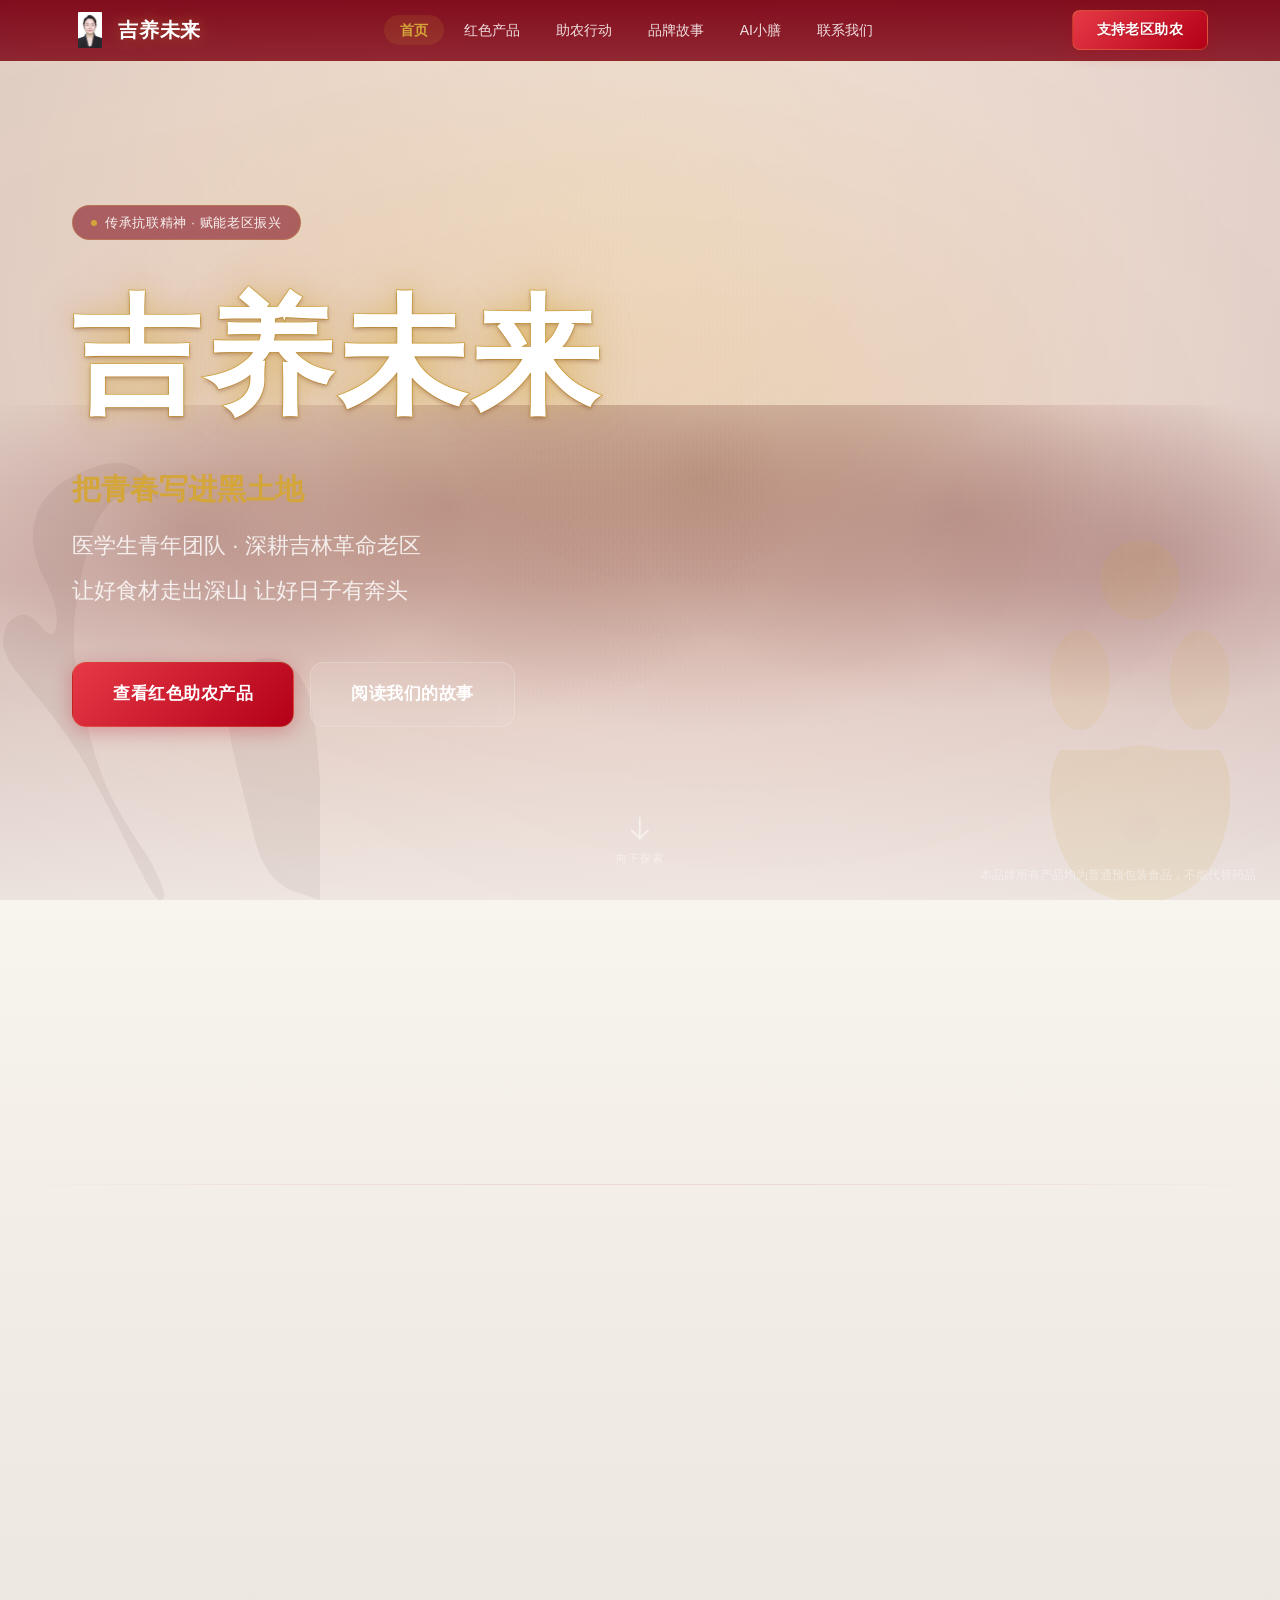
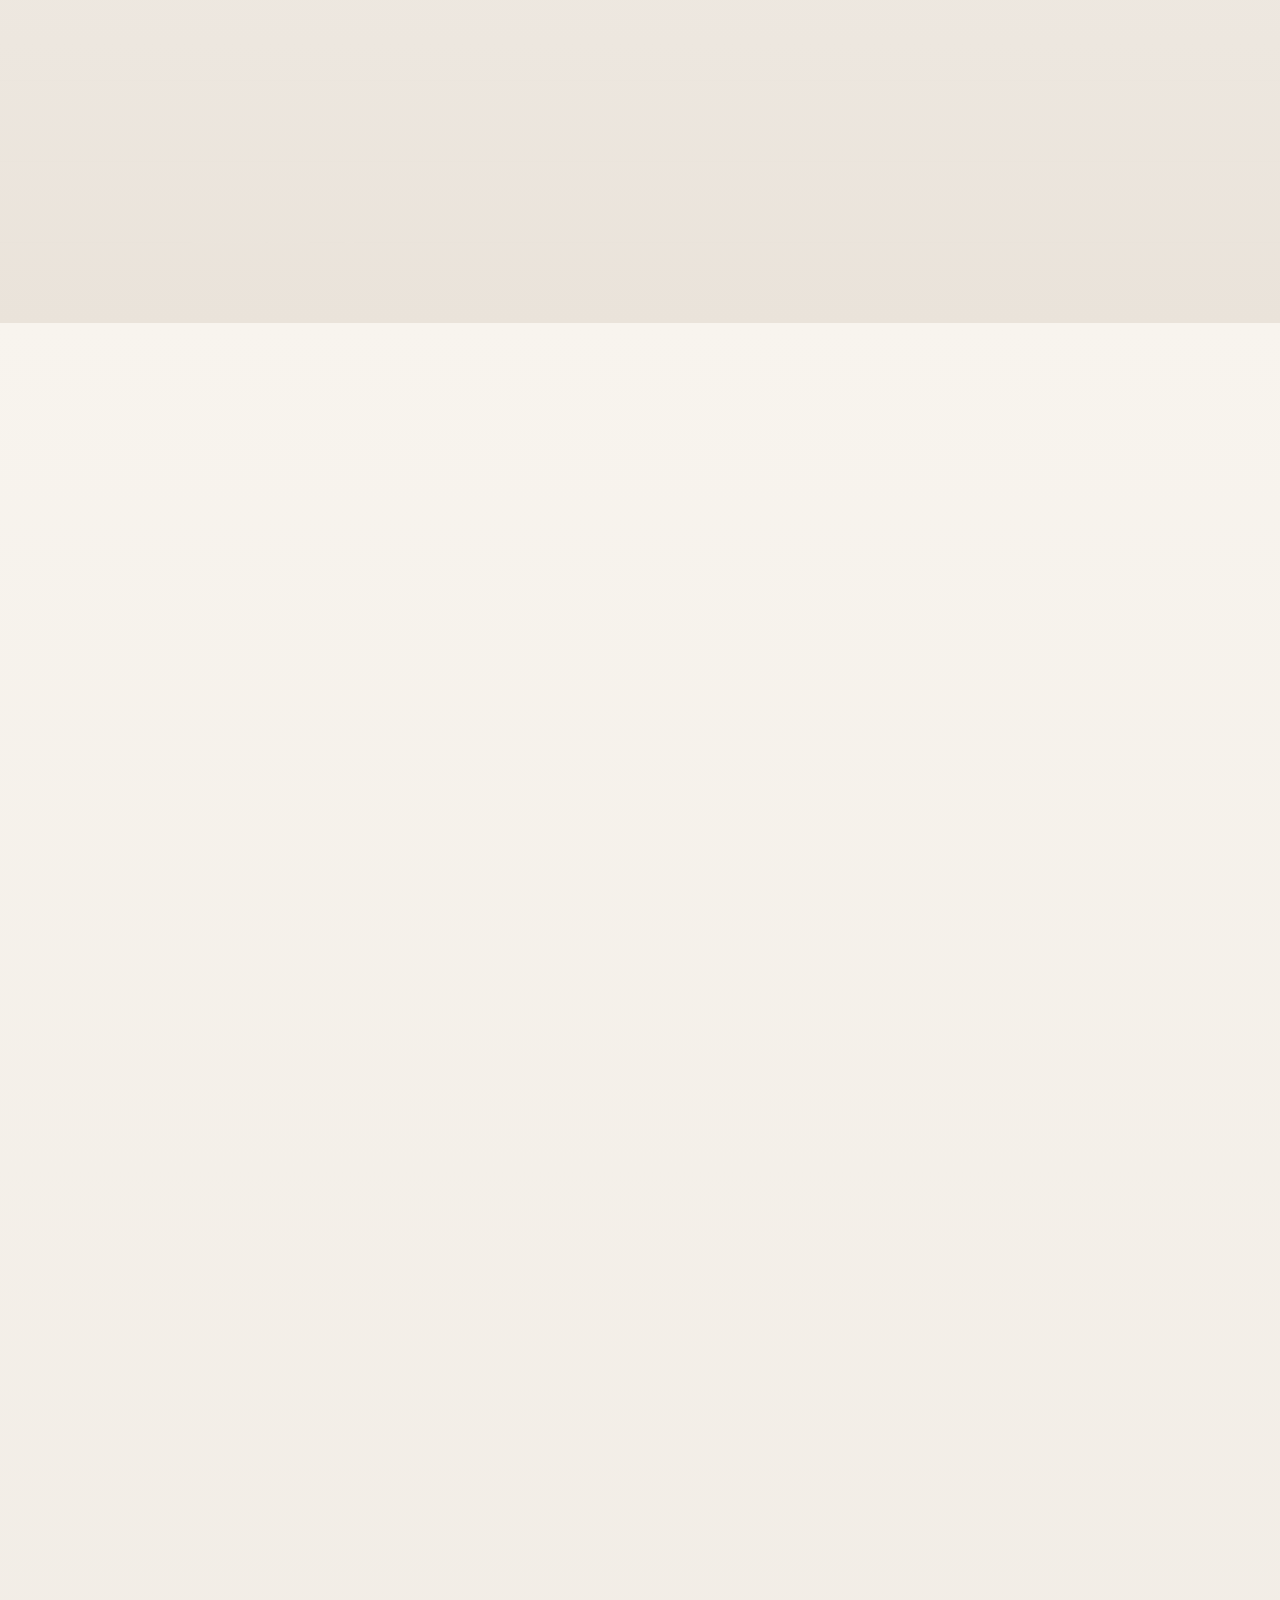
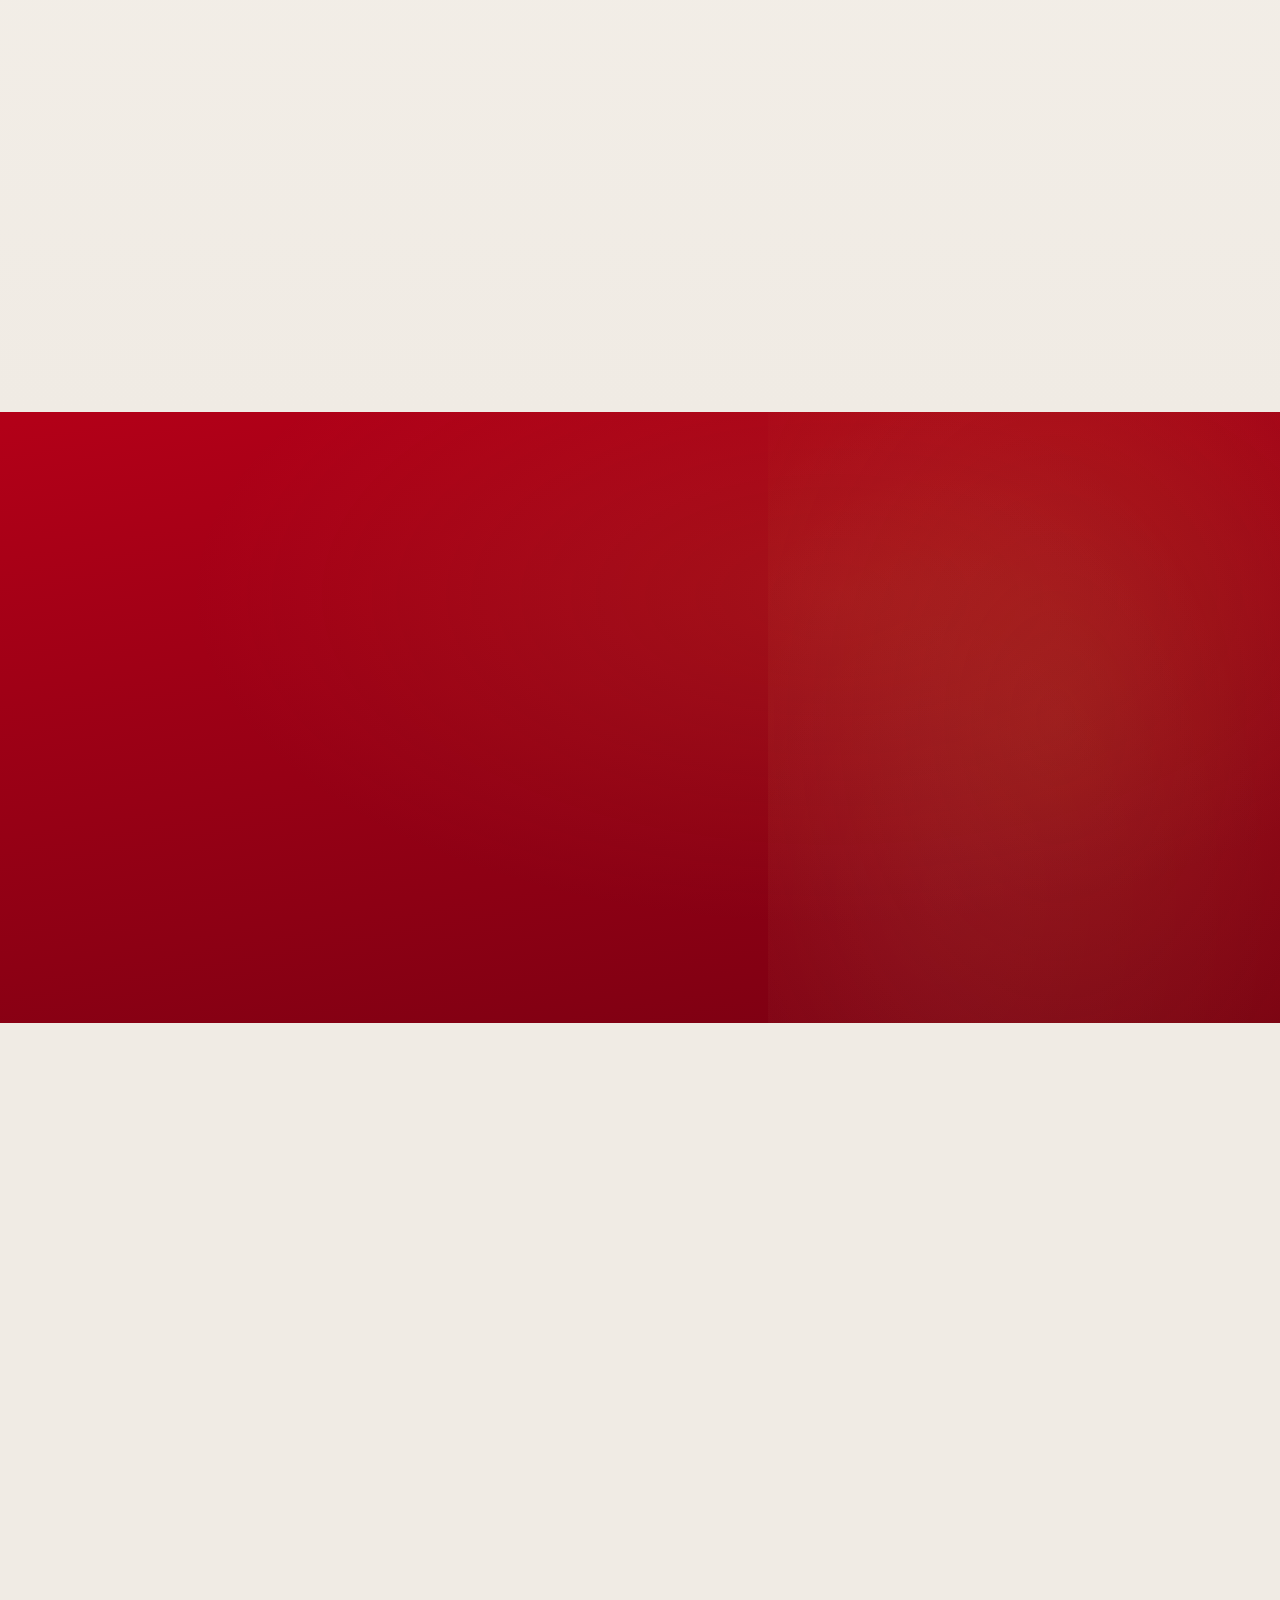
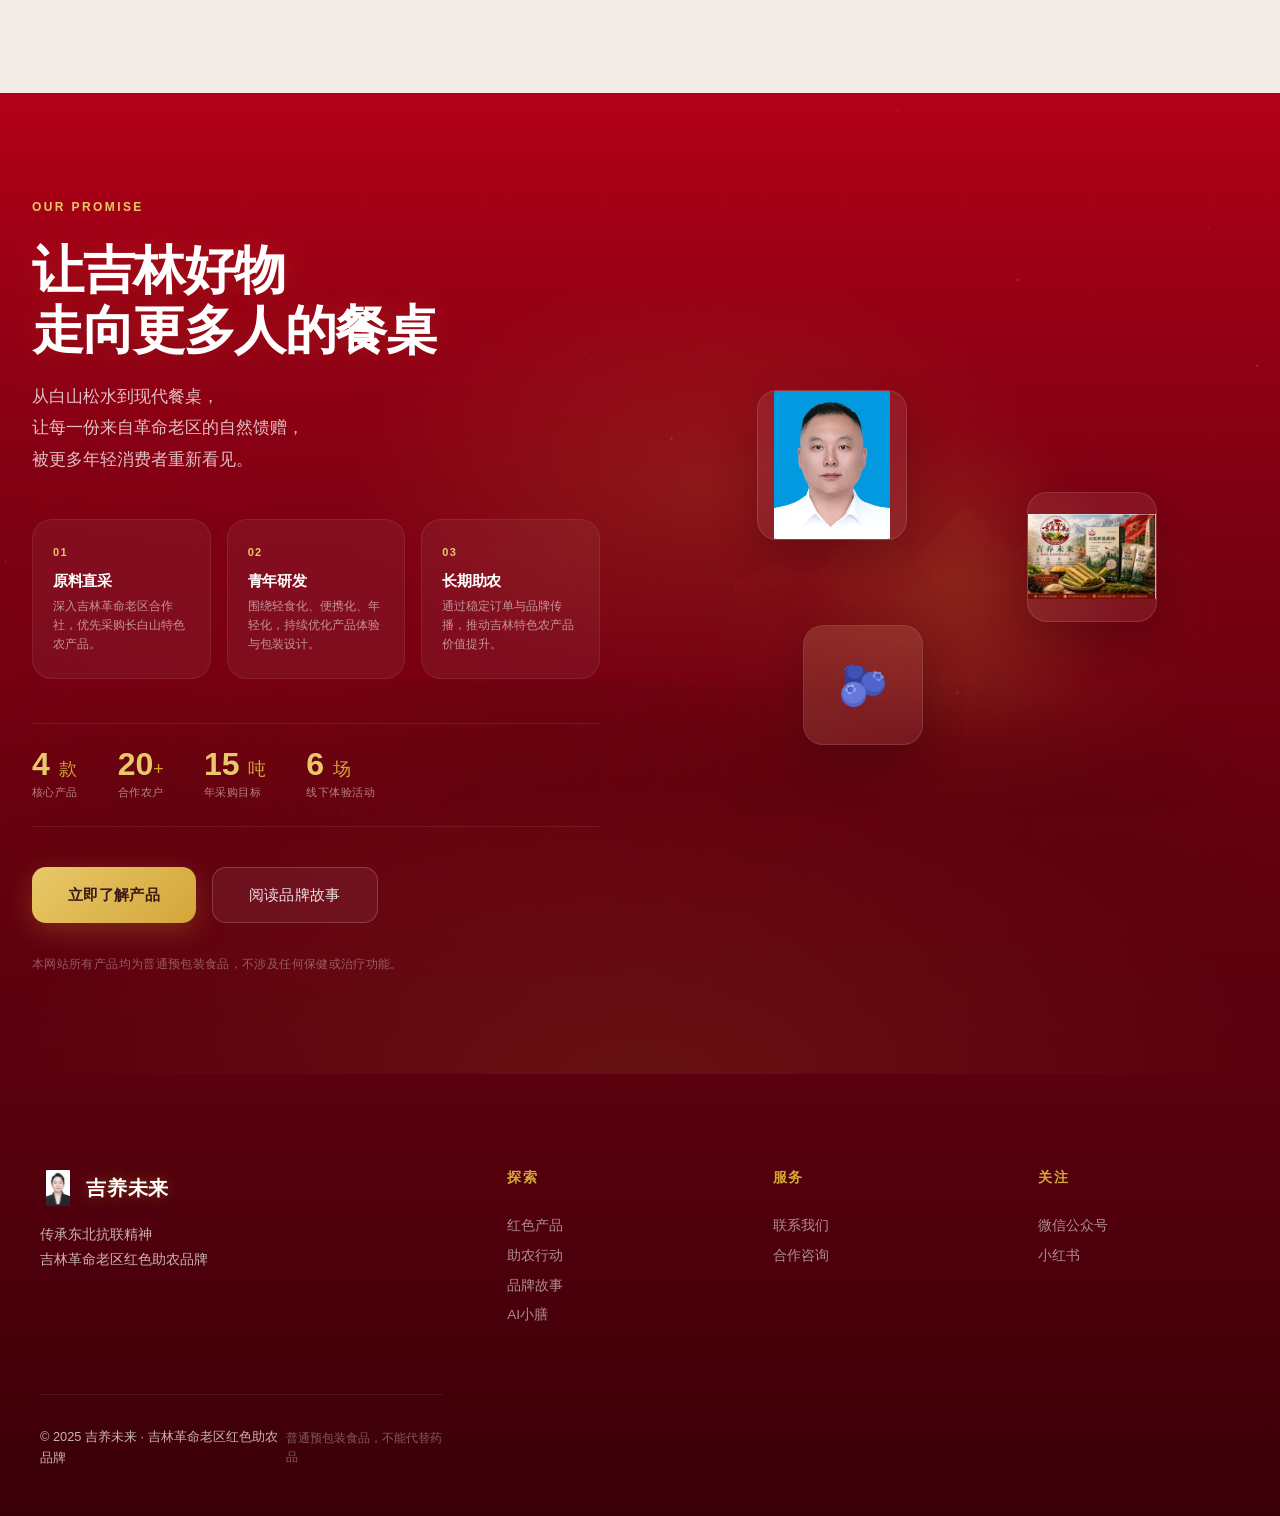
==== commit feff76f8: "Add files via upload" ====
--- a/index.html
+++ b/index.html
@@ -915,7 +915,7 @@
     <div class="nav-inner">
       <a href="index.html" class="nav-logo">
         <span class="logo-icon">
-          <img src="https://s41.ax1x.com/2026/05/25/pmCfaZ9.png" alt="吉养未来" onerror="this.style.display='none';this.parentElement.textContent='吉';">
+          <img src="images/logo.jpg" alt="吉养未来" onerror="this.style.display='none';this.parentElement.textContent='吉';">
         </span>
         吉养未来
       </a>
@@ -1143,7 +1143,7 @@
       <div class="product-showcase">
         <div class="product-showcase-card reveal">
           <div class="product-showcase-img">
-            <img src="https://s41.ax1x.com/2026/05/25/pmCfBPx.png" alt="红粮玉米杂粮杯" onerror="this.parentElement.innerHTML='<div style=font-size:5rem>🌽</div>';">
+            <img src="images/product-corn.png" alt="红粮玉米杂粮杯" onerror="this.parentElement.innerHTML='<div style=font-size:5rem>🌽</div>';">
           </div>
           <div class="product-showcase-body">
             <span class="tag">吉林鲜食玉米</span>
@@ -1155,7 +1155,7 @@
 
         <div class="product-showcase-card reveal">
           <div class="product-showcase-img">
-            <img src="https://s41.ax1x.com/2026/05/25/pmCfdaR.png" alt="抗联野菜脆棒" onerror="this.parentElement.innerHTML='<div style=font-size:5rem>🥬</div>';">
+            <img src="images/product-kelp.png" alt="抗联野菜脆棒" onerror="this.parentElement.innerHTML='<div style=font-size:5rem>🥬</div>';">
           </div>
           <div class="product-showcase-body">
             <span class="tag">长白山山野菜</span>
@@ -1341,12 +1341,12 @@
 
           <!-- 悬浮产品1：红粮玉米杂粮杯 -->
           <div class="finale-product finale-product-1">
-            <img src="https://s41.ax1x.com/2026/05/25/pmCfBPx.png" alt="红粮玉米杂粮杯" onerror="this.parentElement.innerHTML='<div class=finale-product-placeholder>🌽</div>';">
+            <img src="images/product-corn.png" alt="红粮玉米杂粮杯" onerror="this.parentElement.innerHTML='<div class=finale-product-placeholder>🌽</div>';">
           </div>
 
           <!-- 悬浮产品2：抗联野菜脆棒 -->
           <div class="finale-product finale-product-2">
-            <img src="https://s41.ax1x.com/2026/05/25/pmCfdaR.png" alt="抗联野菜脆棒" onerror="this.parentElement.innerHTML='<div class=finale-product-placeholder>🥬</div>';">
+            <img src="images/product-kelp.png" alt="抗联野菜脆棒" onerror="this.parentElement.innerHTML='<div class=finale-product-placeholder>🥬</div>';">
           </div>
 
           <!-- 悬浮产品3：蓝莓冻干酸奶块（暂无CDN，占位） -->
@@ -1367,7 +1367,7 @@
       <div class="footer-brand">
         <a href="index.html" class="nav-logo">
           <span class="logo-icon">
-            <img src="https://s41.ax1x.com/2026/05/25/pmCfaZ9.png" alt="吉养未来" style="width:100%;height:100%;object-fit:contain;" onerror="this.style.display='none';this.parentElement.textContent='吉';">
+            <img src="images/logo.jpg" alt="吉养未来" style="width:100%;height:100%;object-fit:contain;" onerror="this.style.display='none';this.parentElement.textContent='吉';">
           </span>
           吉养未来
         </a>
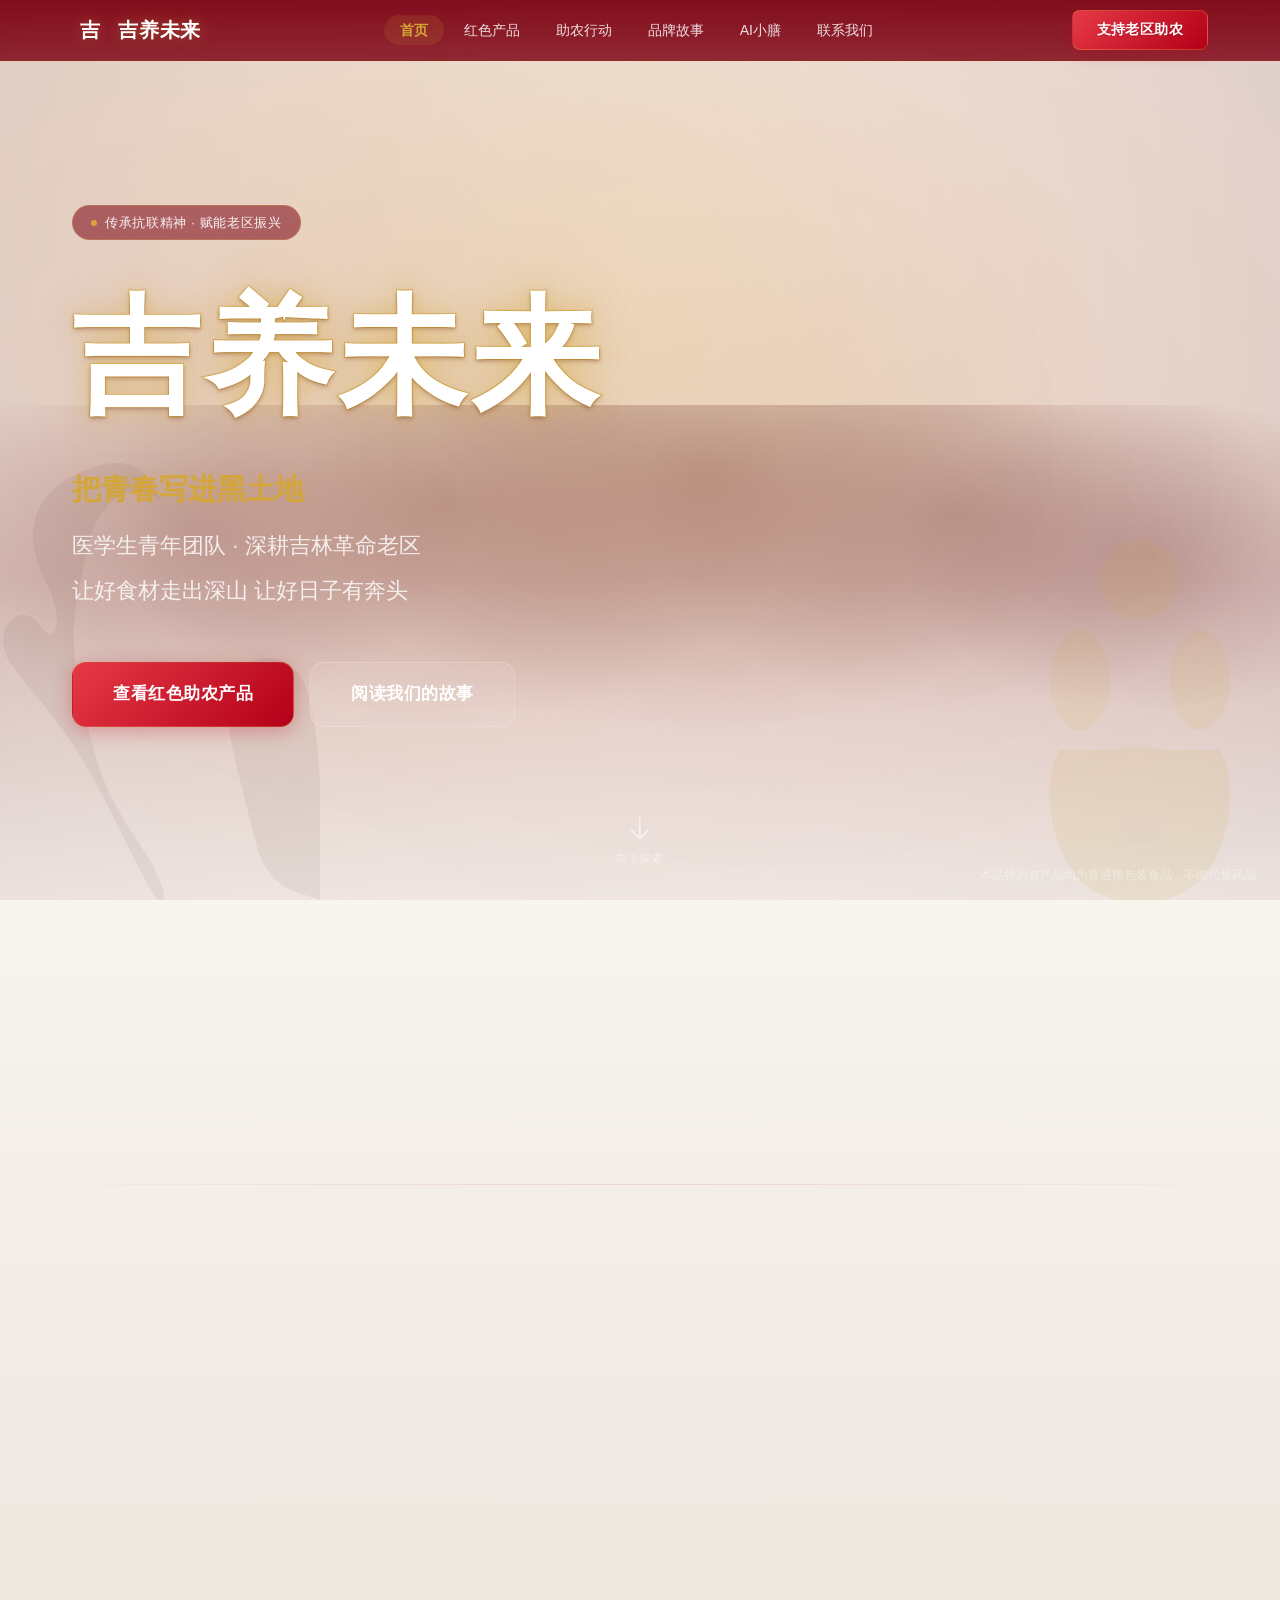
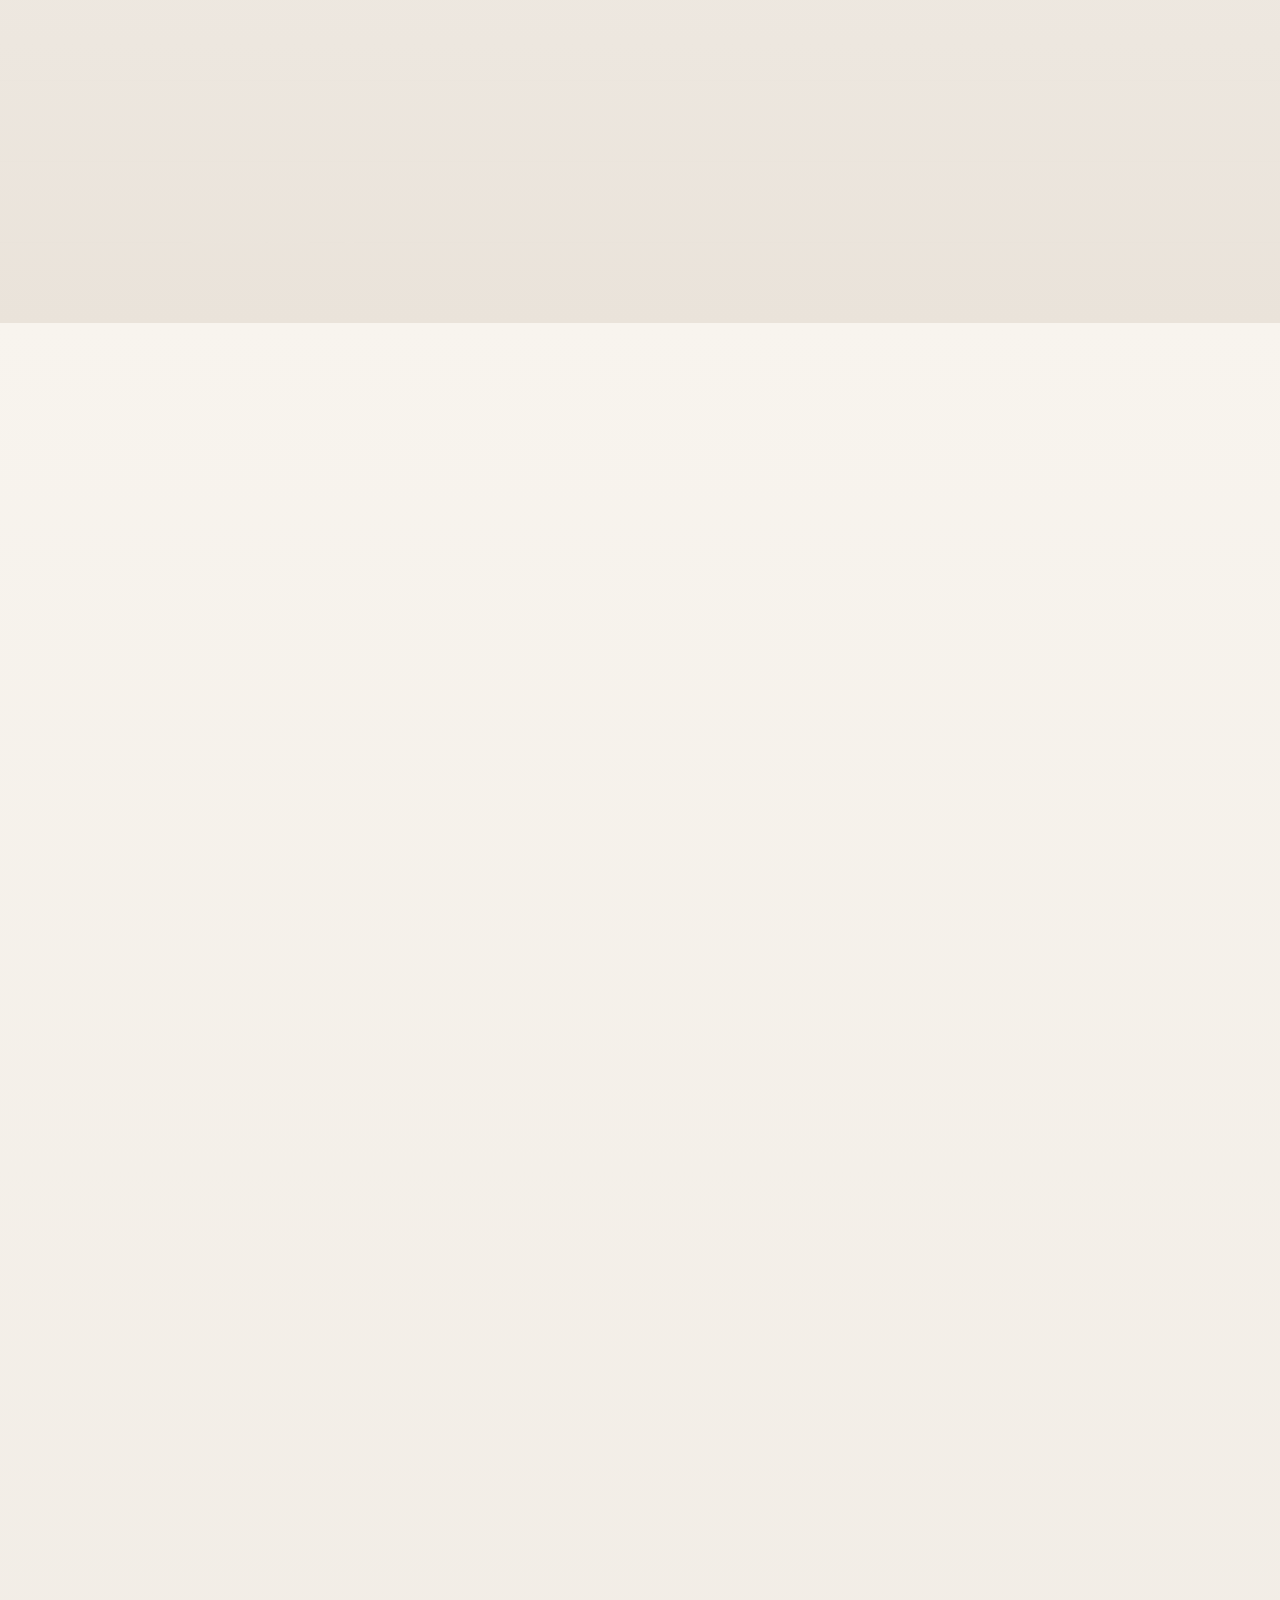
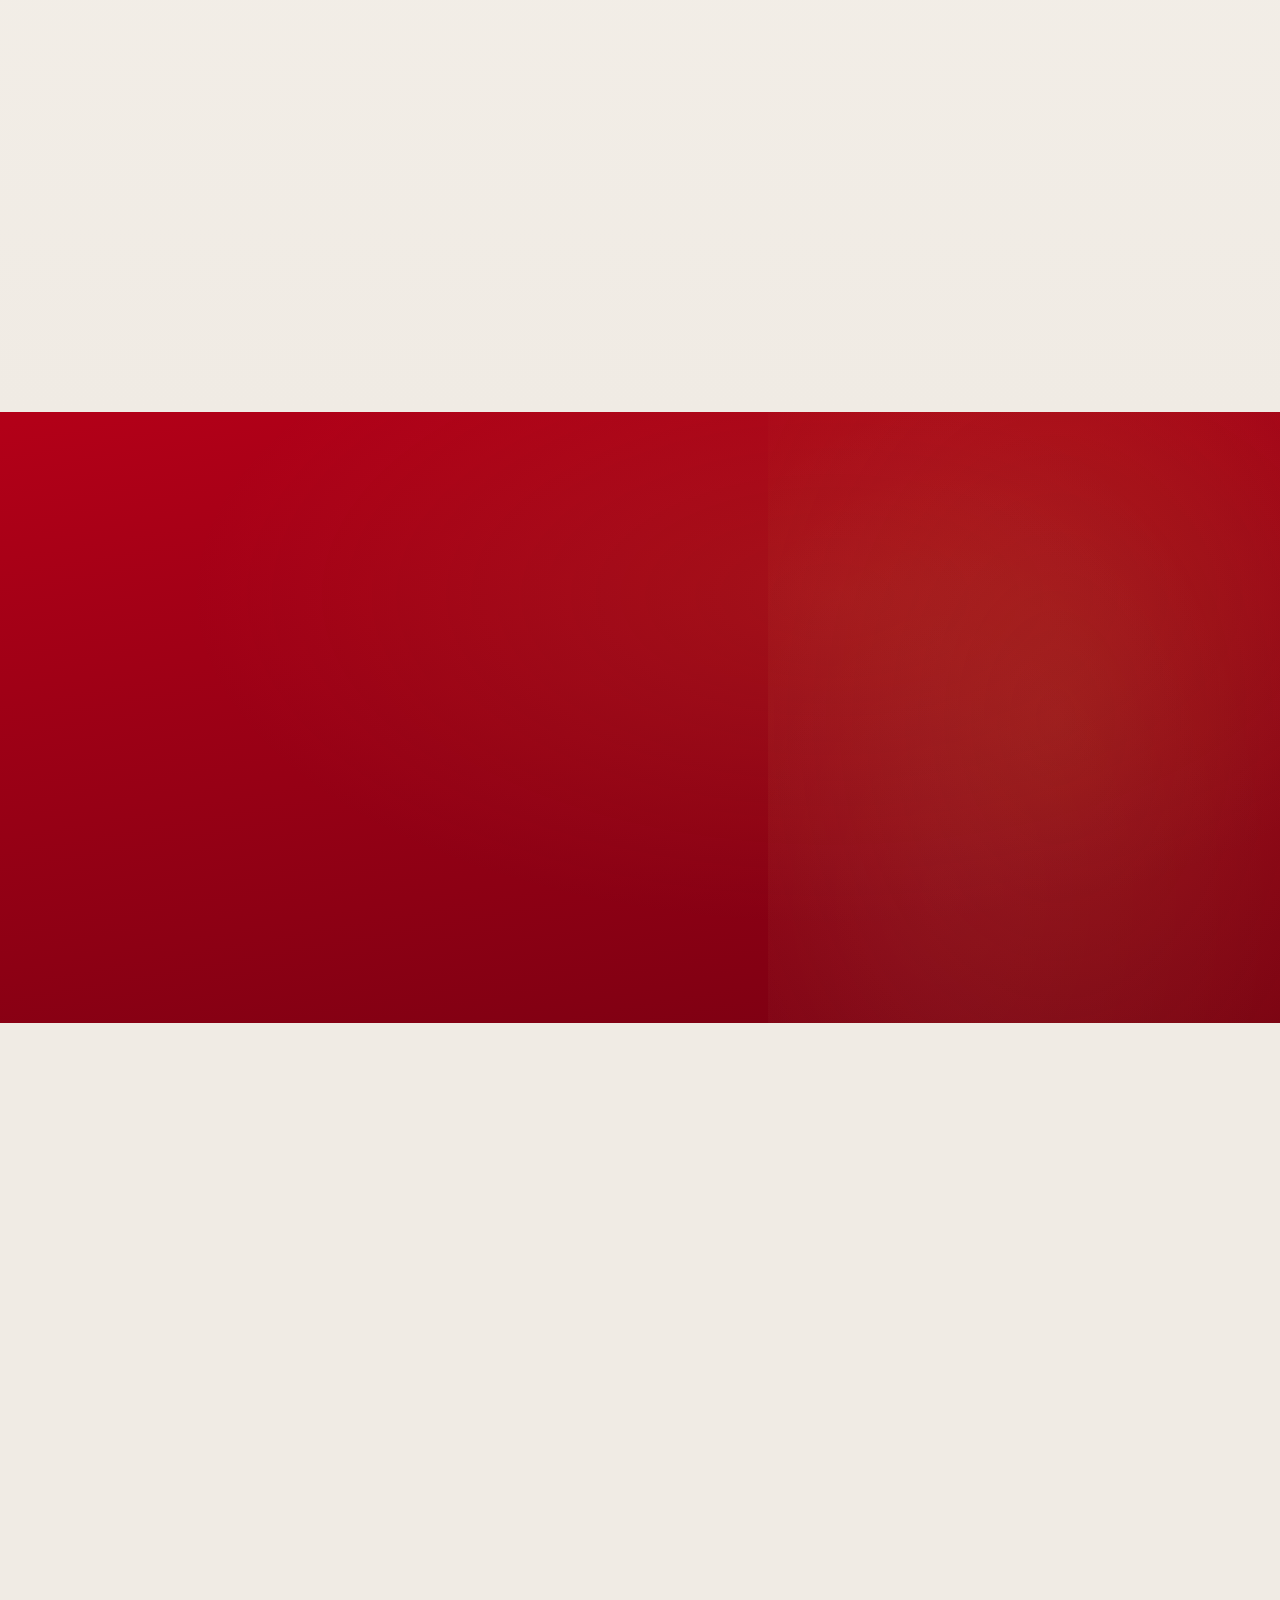
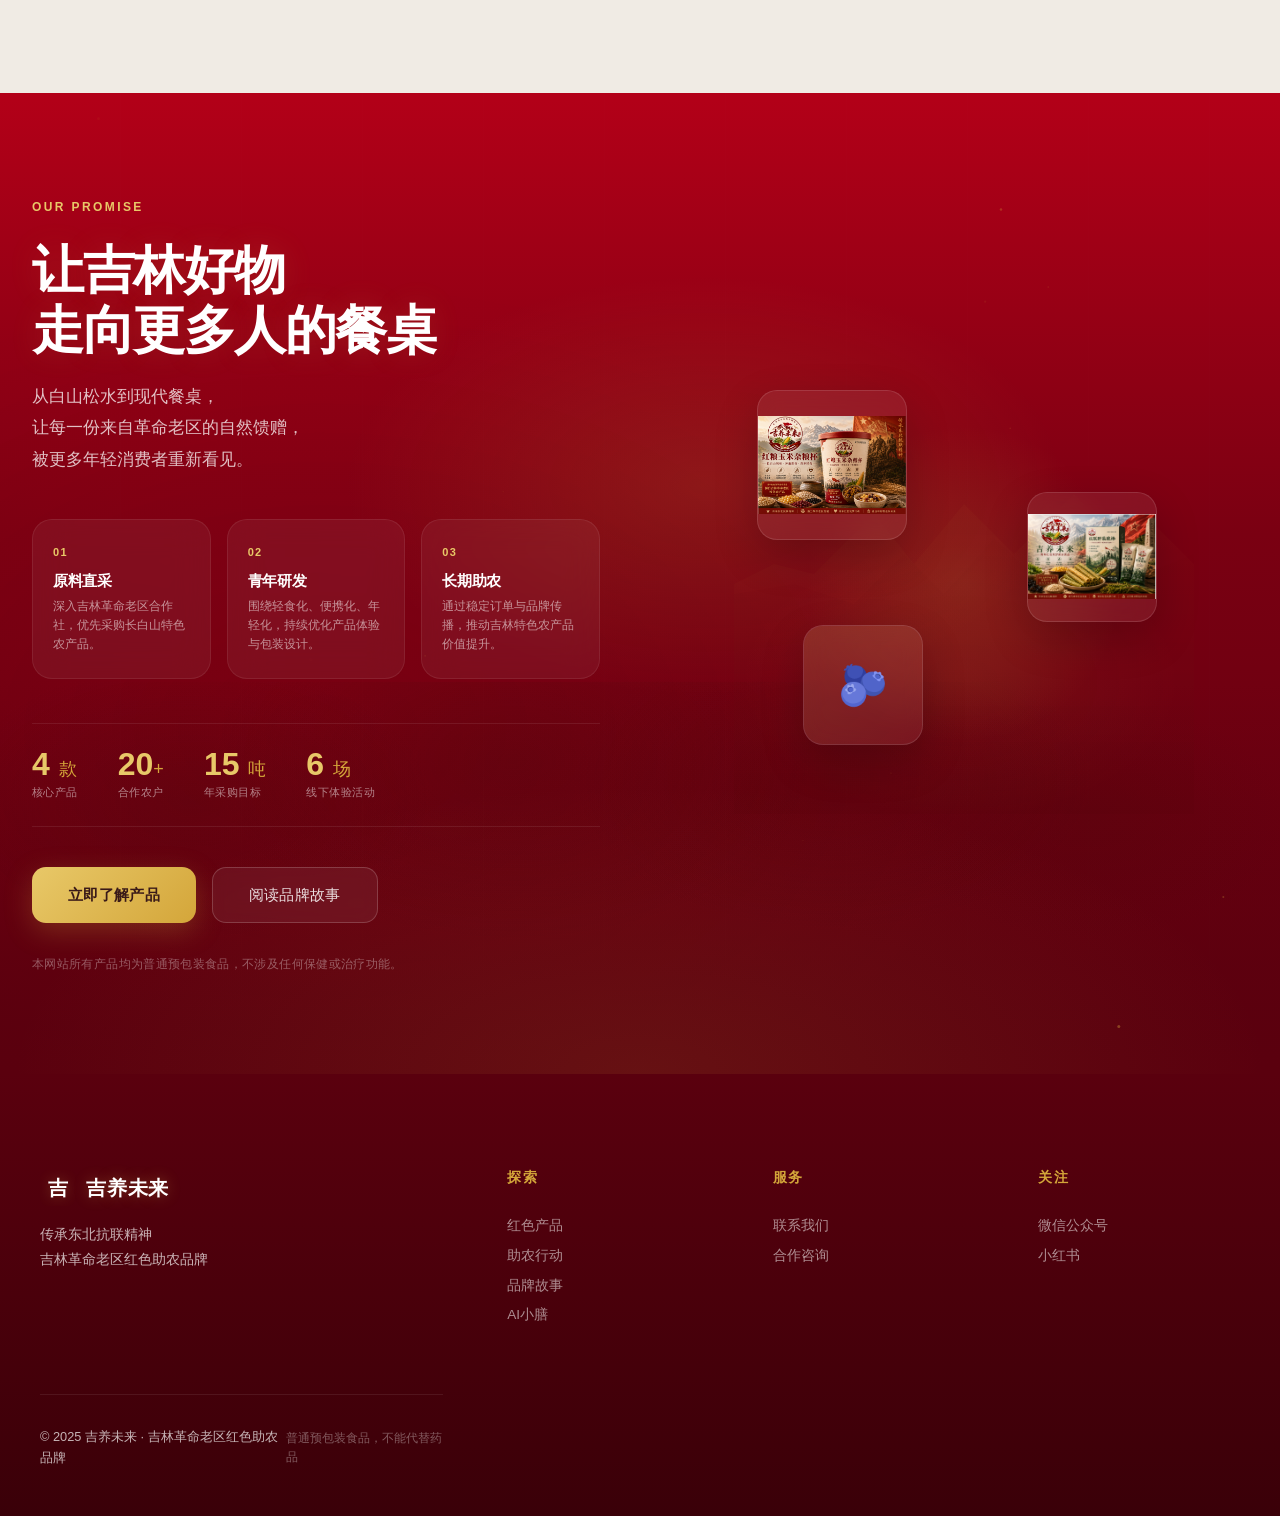
==== commit c5d5c539: "Add files via upload" ====
--- a/index.html
+++ b/index.html
@@ -915,7 +915,7 @@
     <div class="nav-inner">
       <a href="index.html" class="nav-logo">
         <span class="logo-icon">
-          <img src="images/logo.jpg" alt="吉养未来" onerror="this.style.display='none';this.parentElement.textContent='吉';">
+          <img src="images/logo.png" alt="吉养未来" onerror="this.style.display='none';this.parentElement.textContent='吉';">
         </span>
         吉养未来
       </a>
@@ -1143,7 +1143,7 @@
       <div class="product-showcase">
         <div class="product-showcase-card reveal">
           <div class="product-showcase-img">
-            <img src="images/product-corn.png" alt="红粮玉米杂粮杯" onerror="this.parentElement.innerHTML='<div style=font-size:5rem>🌽</div>';">
+            <img src="images/brand-story.png" alt="红粮玉米杂粮杯" onerror="this.parentElement.innerHTML='<div style=font-size:5rem>🌽</div>';">
           </div>
           <div class="product-showcase-body">
             <span class="tag">吉林鲜食玉米</span>
@@ -1170,7 +1170,7 @@
       <div class="product-grid" style="margin-top: var(--space-2xl);">
         <div class="card reveal">
           <div class="card-image" style="background: linear-gradient(135deg, rgba(179,0,24,0.06), rgba(212,166,58,0.06));">
-            <span style="font-size: 4rem;">🥜</span>
+            <img src="images/product-blacksoil.png" alt="黑土荞麦脆片" style="width:100%;height:100%;object-fit:contain;" onerror="this.parentElement.innerHTML='<span style=font-size:4rem>🥜</span>';">
           </div>
           <div class="card-body">
             <span class="card-tag accent">黑土地荞麦</span>
@@ -1182,7 +1182,7 @@
 
         <div class="card reveal">
           <div class="card-image" style="background: linear-gradient(135deg, rgba(179,0,24,0.05), rgba(212,166,58,0.06));">
-            <span style="font-size: 4rem;">🫐</span>
+            <img src="images/product-blueberry.png" alt="白山蓝莓冻干酸奶块" style="width:100%;height:100%;object-fit:contain;" onerror="this.parentElement.innerHTML='<span style=font-size:4rem>🫐</span>';">
           </div>
           <div class="card-body">
             <span class="card-tag">长白山蓝莓</span>
@@ -1341,7 +1341,7 @@
 
           <!-- 悬浮产品1：红粮玉米杂粮杯 -->
           <div class="finale-product finale-product-1">
-            <img src="images/product-corn.png" alt="红粮玉米杂粮杯" onerror="this.parentElement.innerHTML='<div class=finale-product-placeholder>🌽</div>';">
+            <img src="images/brand-story.png" alt="红粮玉米杂粮杯" onerror="this.parentElement.innerHTML='<div class=finale-product-placeholder>🌽</div>';">
           </div>
 
           <!-- 悬浮产品2：抗联野菜脆棒 -->
@@ -1349,9 +1349,9 @@
             <img src="images/product-kelp.png" alt="抗联野菜脆棒" onerror="this.parentElement.innerHTML='<div class=finale-product-placeholder>🥬</div>';">
           </div>
 
-          <!-- 悬浮产品3：蓝莓冻干酸奶块（暂无CDN，占位） -->
+          <!-- 悬浮产品3：白山蓝莓冻干酸奶块 -->
           <div class="finale-product finale-product-3">
-            <div class="finale-product-placeholder">🫐</div>
+            <img src="images/product-blueberry.png" alt="白山蓝莓冻干酸奶块" onerror="this.parentElement.innerHTML='<div class=finale-product-placeholder>🫐</div>';">
           </div>
         </div>
       </div>
@@ -1367,7 +1367,7 @@
       <div class="footer-brand">
         <a href="index.html" class="nav-logo">
           <span class="logo-icon">
-            <img src="images/logo.jpg" alt="吉养未来" style="width:100%;height:100%;object-fit:contain;" onerror="this.style.display='none';this.parentElement.textContent='吉';">
+            <img src="images/logo.png" alt="吉养未来" style="width:100%;height:100%;object-fit:contain;" onerror="this.style.display='none';this.parentElement.textContent='吉';">
           </span>
           吉养未来
         </a>
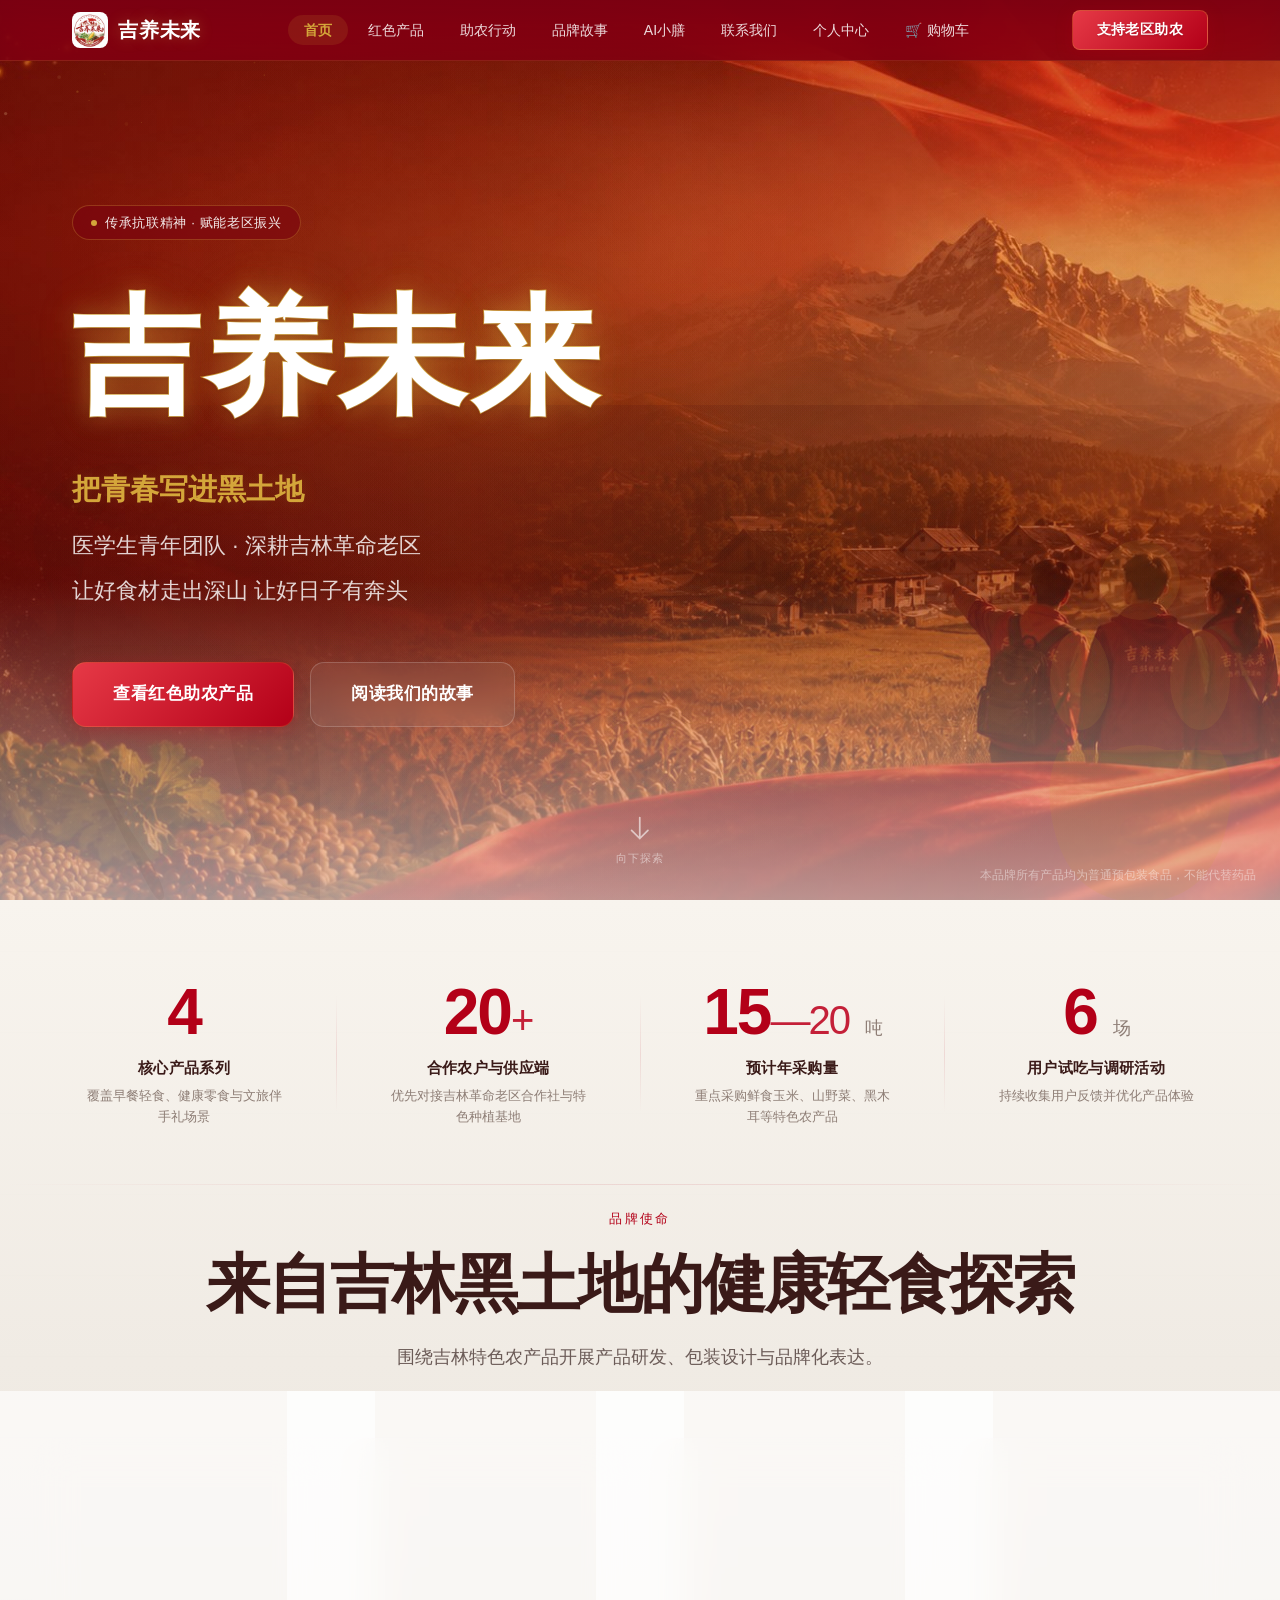
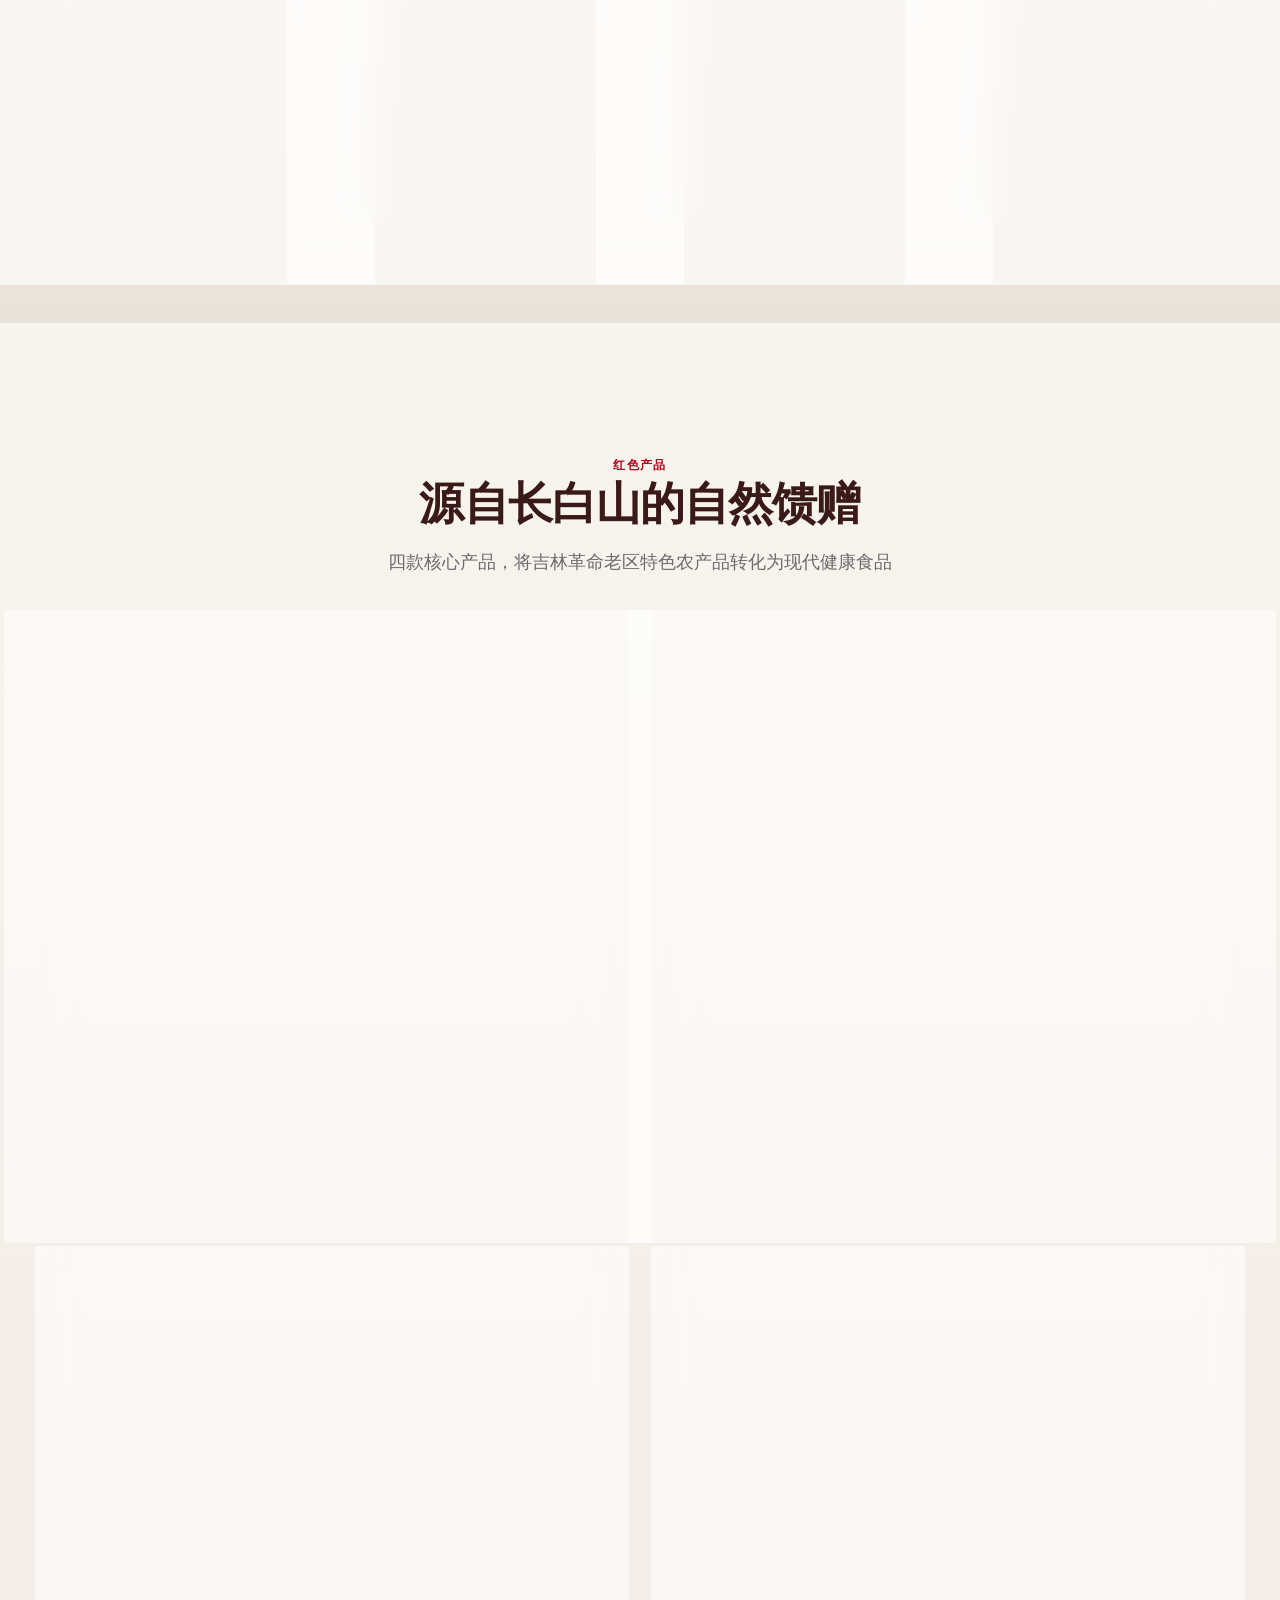
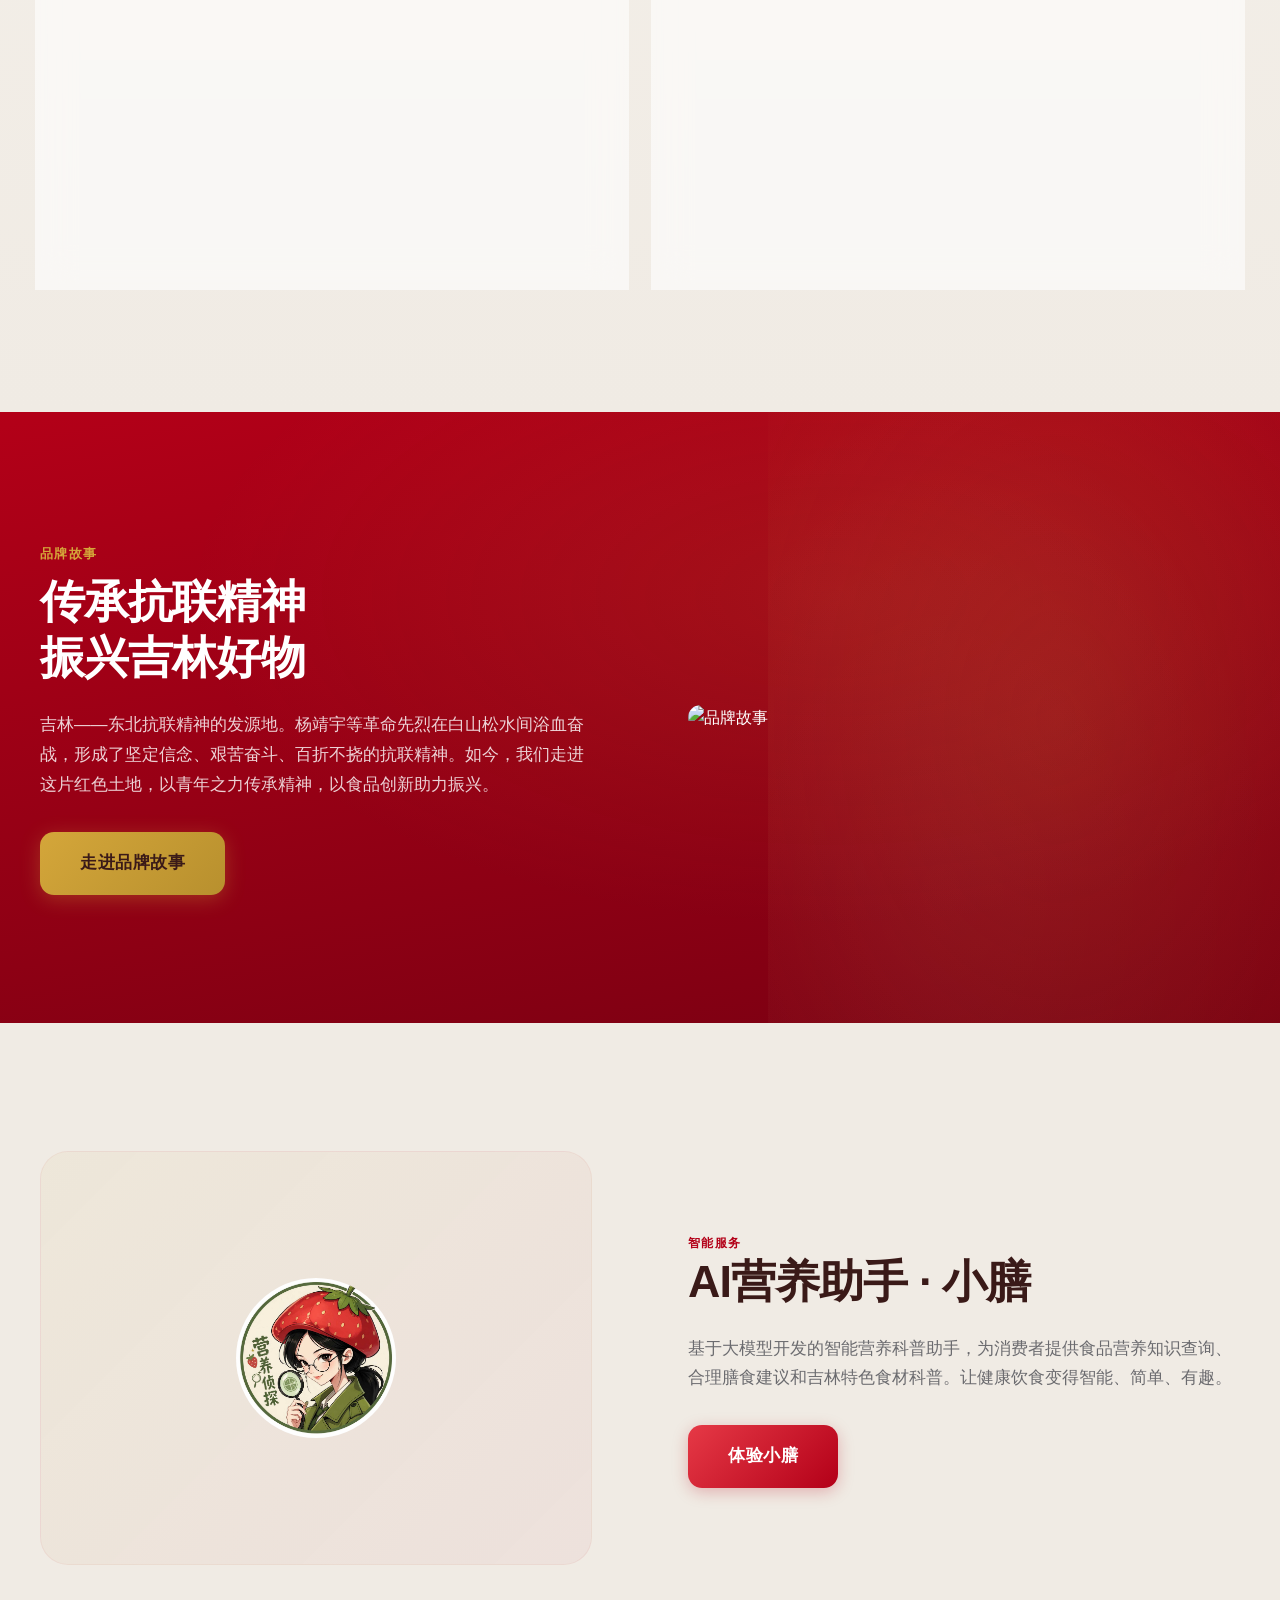
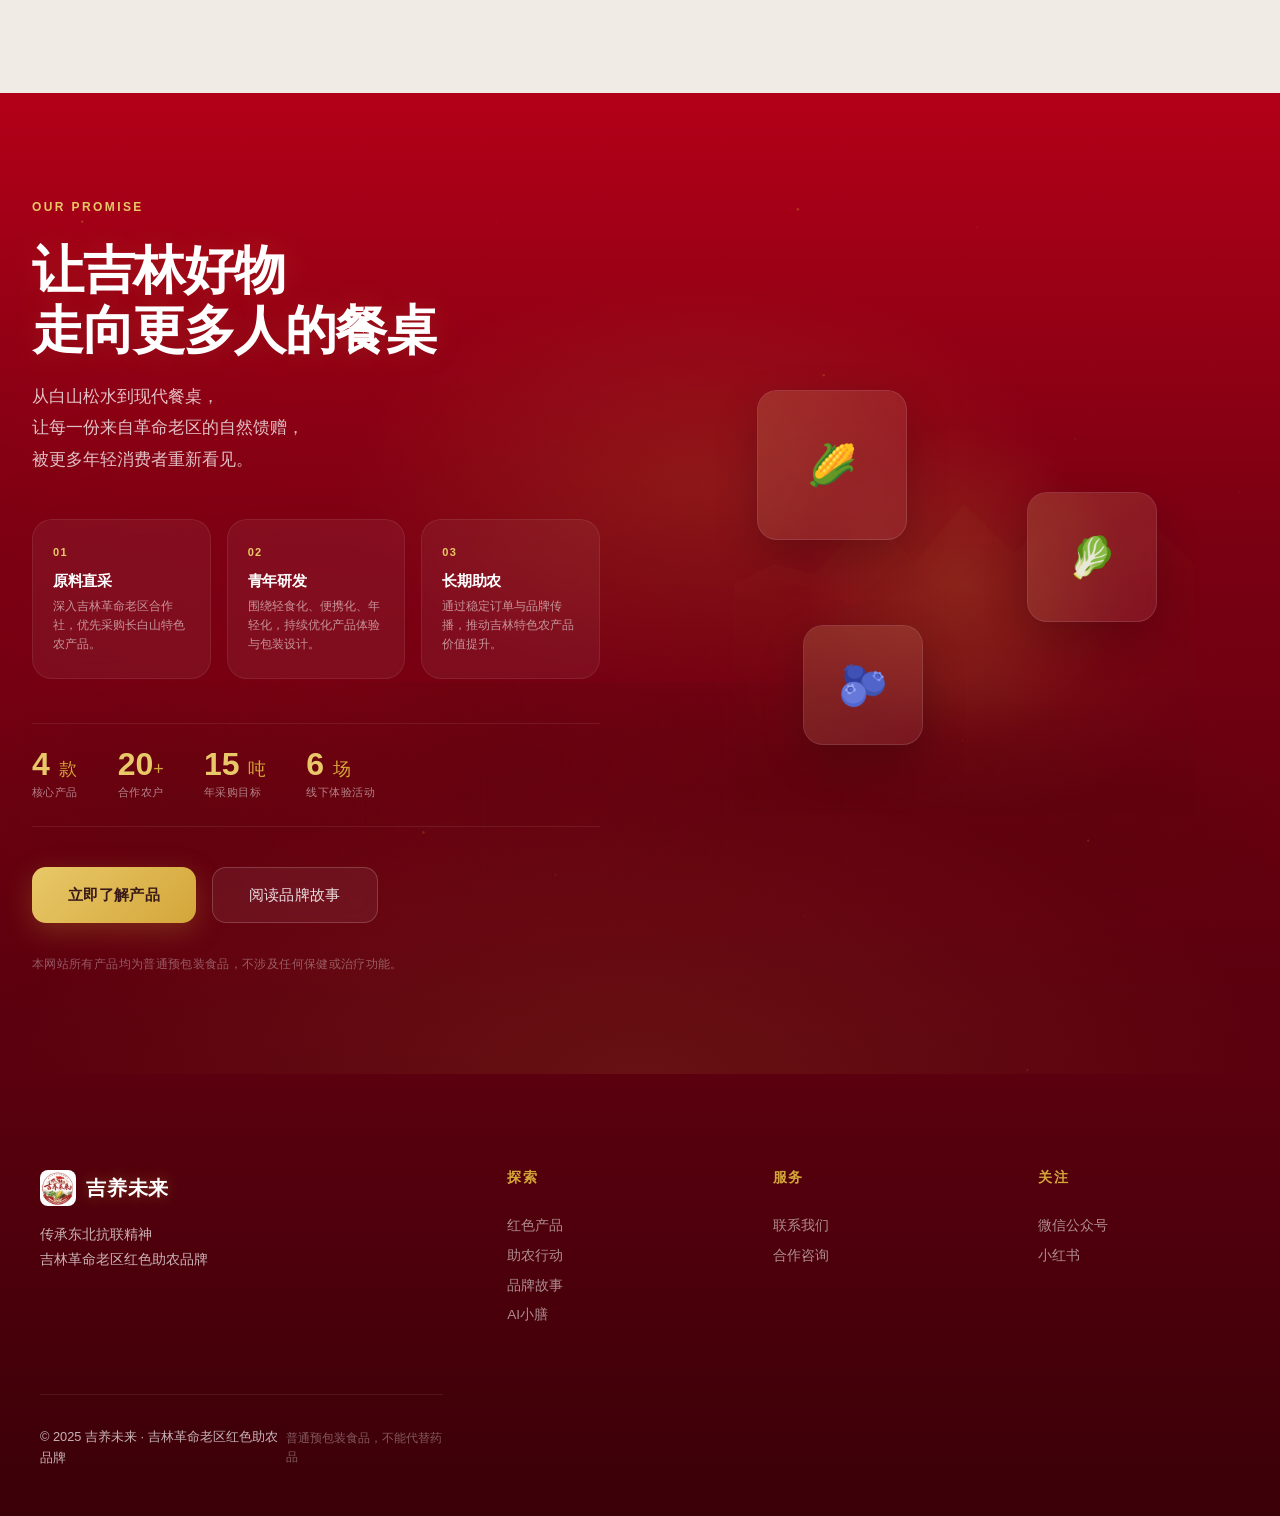
==== commit b97e419c: "Add files via upload" ====
--- a/index.html
+++ b/index.html
@@ -926,6 +926,8 @@
         <a href="brand.html" class="nav-link">品牌故事</a>
         <a href="xiaoshan.html" class="nav-link">AI小膳</a>
         <a href="contact.html" class="nav-link">联系我们</a>
+        <a href="profile.html" class="nav-link">个人中心</a>
+        <a href="javascript:void(0)" class="nav-link" onclick="toggleCart()" id="cartNavLink">🛒 购物车<span class="cart-badge-nav" id="cartBadgeNav">0</span></a>
       </div>
       <a href="products.html" class="nav-cta">支持老区助农</a>
       <button class="nav-toggle" aria-label="菜单">
@@ -1143,7 +1145,7 @@
       <div class="product-showcase">
         <div class="product-showcase-card reveal">
           <div class="product-showcase-img">
-            <img src="images/brand-story.png" alt="红粮玉米杂粮杯" onerror="this.parentElement.innerHTML='<div style=font-size:5rem>🌽</div>';">
+            <img src="images/brand-story.jpg" alt="红粮玉米杂粮杯" onerror="this.parentElement.innerHTML='<div style=font-size:5rem>🌽</div>';">
           </div>
           <div class="product-showcase-body">
             <span class="tag">吉林鲜食玉米</span>
@@ -1155,7 +1157,7 @@
 
         <div class="product-showcase-card reveal">
           <div class="product-showcase-img">
-            <img src="images/product-kelp.png" alt="抗联野菜脆棒" onerror="this.parentElement.innerHTML='<div style=font-size:5rem>🥬</div>';">
+            <img src="images/product-kelp.jpg" alt="抗联野菜脆棒" onerror="this.parentElement.innerHTML='<div style=font-size:5rem>🥬</div>';">
           </div>
           <div class="product-showcase-body">
             <span class="tag">长白山山野菜</span>
@@ -1170,7 +1172,7 @@
       <div class="product-grid" style="margin-top: var(--space-2xl);">
         <div class="card reveal">
           <div class="card-image" style="background: linear-gradient(135deg, rgba(179,0,24,0.06), rgba(212,166,58,0.06));">
-            <img src="images/product-blacksoil.png" alt="黑土荞麦脆片" style="width:100%;height:100%;object-fit:contain;" onerror="this.parentElement.innerHTML='<span style=font-size:4rem>🥜</span>';">
+            <img src="images/黑土荞麦.png" alt="黑土荞麦脆片" style="width:100%;height:100%;object-fit:contain;" onerror="this.parentElement.innerHTML='<span style=font-size:4rem>🥜</span>';">
           </div>
           <div class="card-body">
             <span class="card-tag accent">黑土地荞麦</span>
@@ -1182,7 +1184,7 @@
 
         <div class="card reveal">
           <div class="card-image" style="background: linear-gradient(135deg, rgba(179,0,24,0.05), rgba(212,166,58,0.06));">
-            <img src="images/product-blueberry.png" alt="白山蓝莓冻干酸奶块" style="width:100%;height:100%;object-fit:contain;" onerror="this.parentElement.innerHTML='<span style=font-size:4rem>🫐</span>';">
+            <img src="images/酸奶冻干.png" alt="白山蓝莓冻干酸奶块" style="width:100%;height:100%;object-fit:contain;" onerror="this.parentElement.innerHTML='<span style=font-size:4rem>🫐</span>';">
           </div>
           <div class="card-body">
             <span class="card-tag">长白山蓝莓</span>
@@ -1210,10 +1212,7 @@
           <a href="brand.html" class="btn btn-gold btn-lg">走进品牌故事</a>
         </div>
         <div class="story-teaser-visual">
-          <div class="story-visual-box">
-            <div class="mountain-icon">🏔️</div>
-            <span class="label">长 白 山</span>
-          </div>
+          <img src="images/品牌故事.png" alt="品牌故事" style="width:100%;height:100%;object-fit:cover;border-radius:var(--radius-lg);">
         </div>
       </div>
     </div>
@@ -1226,7 +1225,7 @@
     <div class="section-inner">
       <div class="split-section reveal">
         <div class="ai-teaser-visual">
-          <span style="font-size: 6rem;">🤖</span>
+          <img src="images/小膳.jpg" alt="AI小膳" style="width:160px;height:160px;object-fit:cover;border-radius:50%;">
         </div>
         <div>
           <span class="text-eyebrow">智能服务</span>
@@ -1341,17 +1340,17 @@
 
           <!-- 悬浮产品1：红粮玉米杂粮杯 -->
           <div class="finale-product finale-product-1">
-            <img src="images/brand-story.png" alt="红粮玉米杂粮杯" onerror="this.parentElement.innerHTML='<div class=finale-product-placeholder>🌽</div>';">
+            <img src="images/brand-story.jpg" alt="红粮玉米杂粮杯" onerror="this.parentElement.innerHTML='<div class=finale-product-placeholder>🌽</div>';">
           </div>
 
           <!-- 悬浮产品2：抗联野菜脆棒 -->
           <div class="finale-product finale-product-2">
-            <img src="images/product-kelp.png" alt="抗联野菜脆棒" onerror="this.parentElement.innerHTML='<div class=finale-product-placeholder>🥬</div>';">
+            <img src="images/product-kelp.jpg" alt="抗联野菜脆棒" onerror="this.parentElement.innerHTML='<div class=finale-product-placeholder>🥬</div>';">
           </div>
 
           <!-- 悬浮产品3：白山蓝莓冻干酸奶块 -->
           <div class="finale-product finale-product-3">
-            <img src="images/product-blueberry.png" alt="白山蓝莓冻干酸奶块" onerror="this.parentElement.innerHTML='<div class=finale-product-placeholder>🫐</div>';">
+            <img src="images/酸奶冻干.png" alt="白山蓝莓冻干酸奶块" onerror="this.parentElement.innerHTML='<div class=finale-product-placeholder>🫐</div>';">
           </div>
         </div>
       </div>
--- a/css/global.css
+++ b/css/global.css
@@ -373,7 +373,7 @@
     radial-gradient(ellipse 600px 400px at 65% 55%, rgba(212,166,58,0.06), transparent 60%),
     /* 高级红渐变遮罩 — 轻盈不压抑 */
     radial-gradient(ellipse at 50% 30%, rgba(180,0,24,0.04) 0%, rgba(122,0,18,0.10) 50%, rgba(74,0,10,0.18) 100%),
-    url('https://s41.ax1x.com/2026/05/25/pmCh1wd.png') center/cover no-repeat;
+    url('../images/hero-bg.jpg') center/cover no-repeat;
 }
 
 /* Hero Background Layers */
@@ -967,7 +967,7 @@
   background:
     radial-gradient(ellipse 600px 400px at 50% 35%, rgba(212,166,58,0.08), transparent 60%),
     radial-gradient(ellipse at 50% 30%, rgba(180,0,24,0.04) 0%, rgba(122,0,18,0.10) 50%, rgba(74,0,10,0.18) 100%),
-    url('https://s41.ax1x.com/2026/05/25/pmCh1wd.png') center/cover no-repeat;
+    url('../images/hero-bg.jpg') center/cover no-repeat;
   color: #fff;
 }
 
